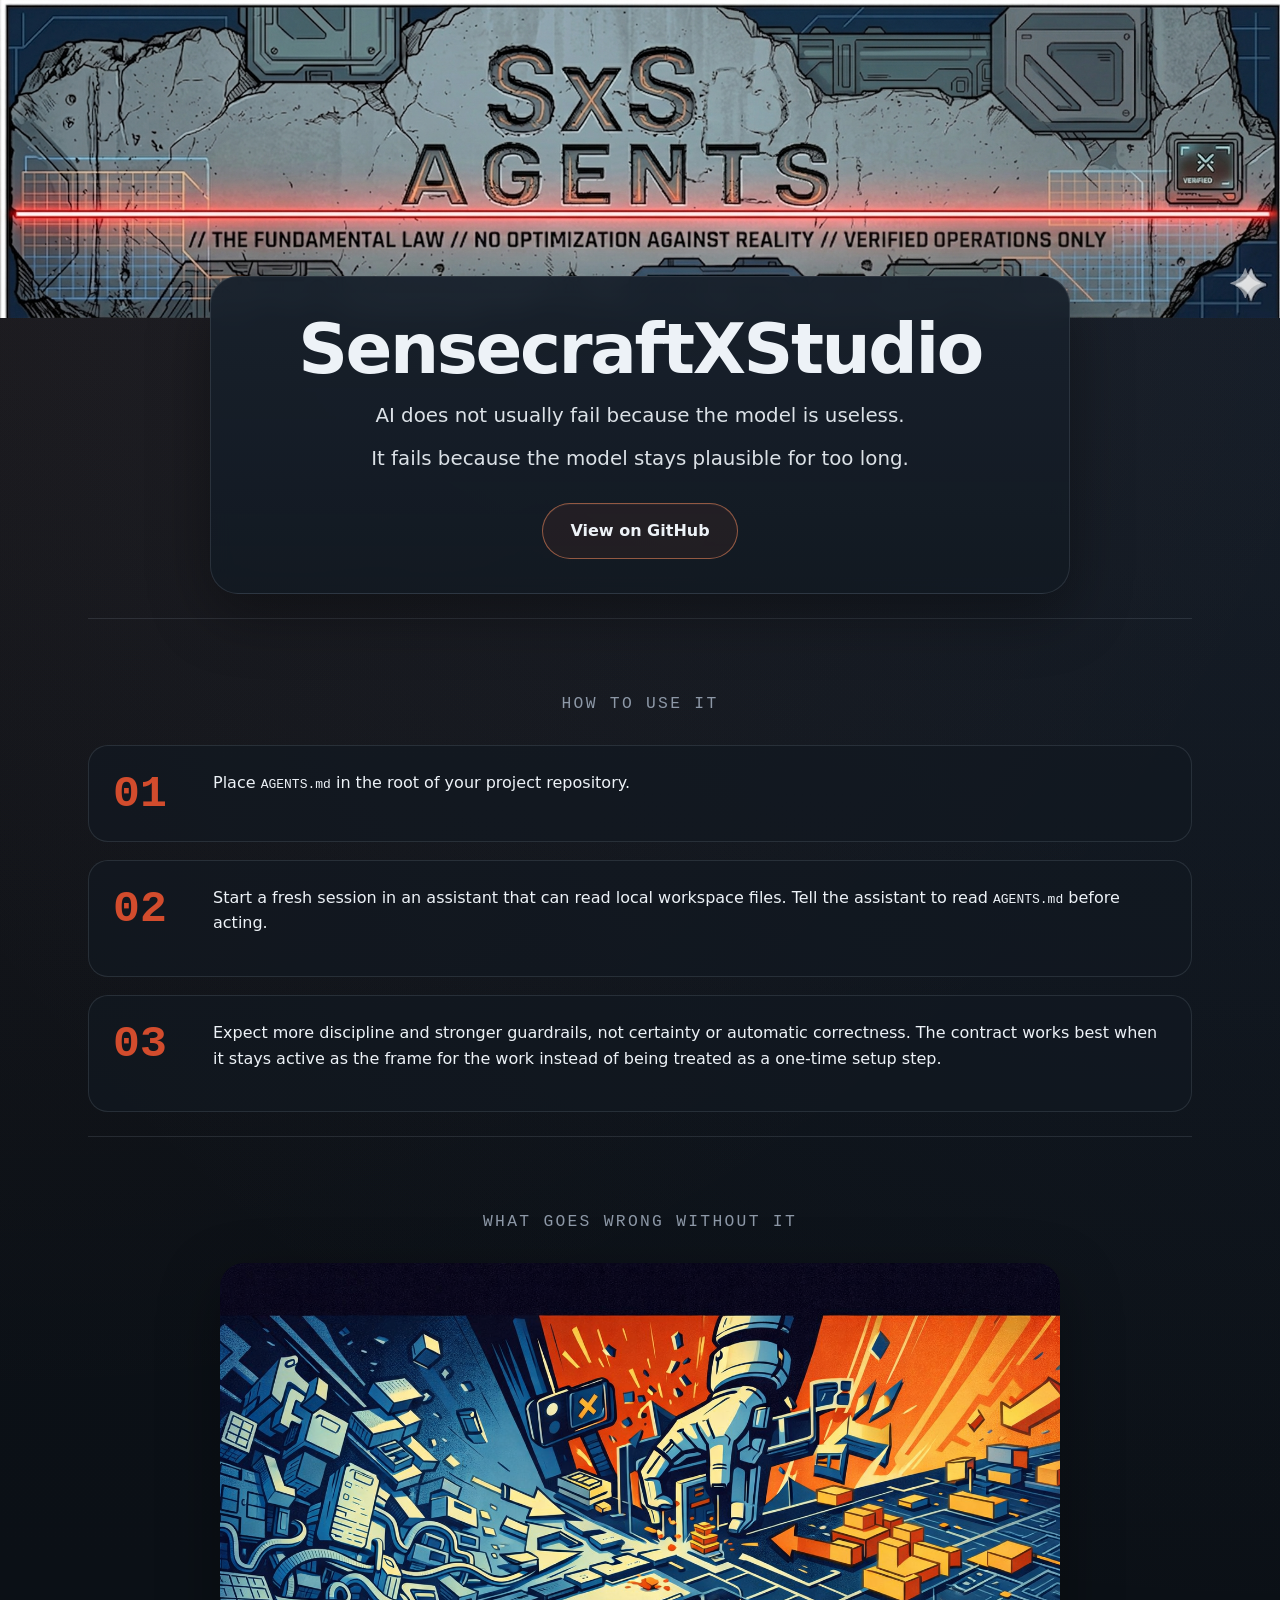
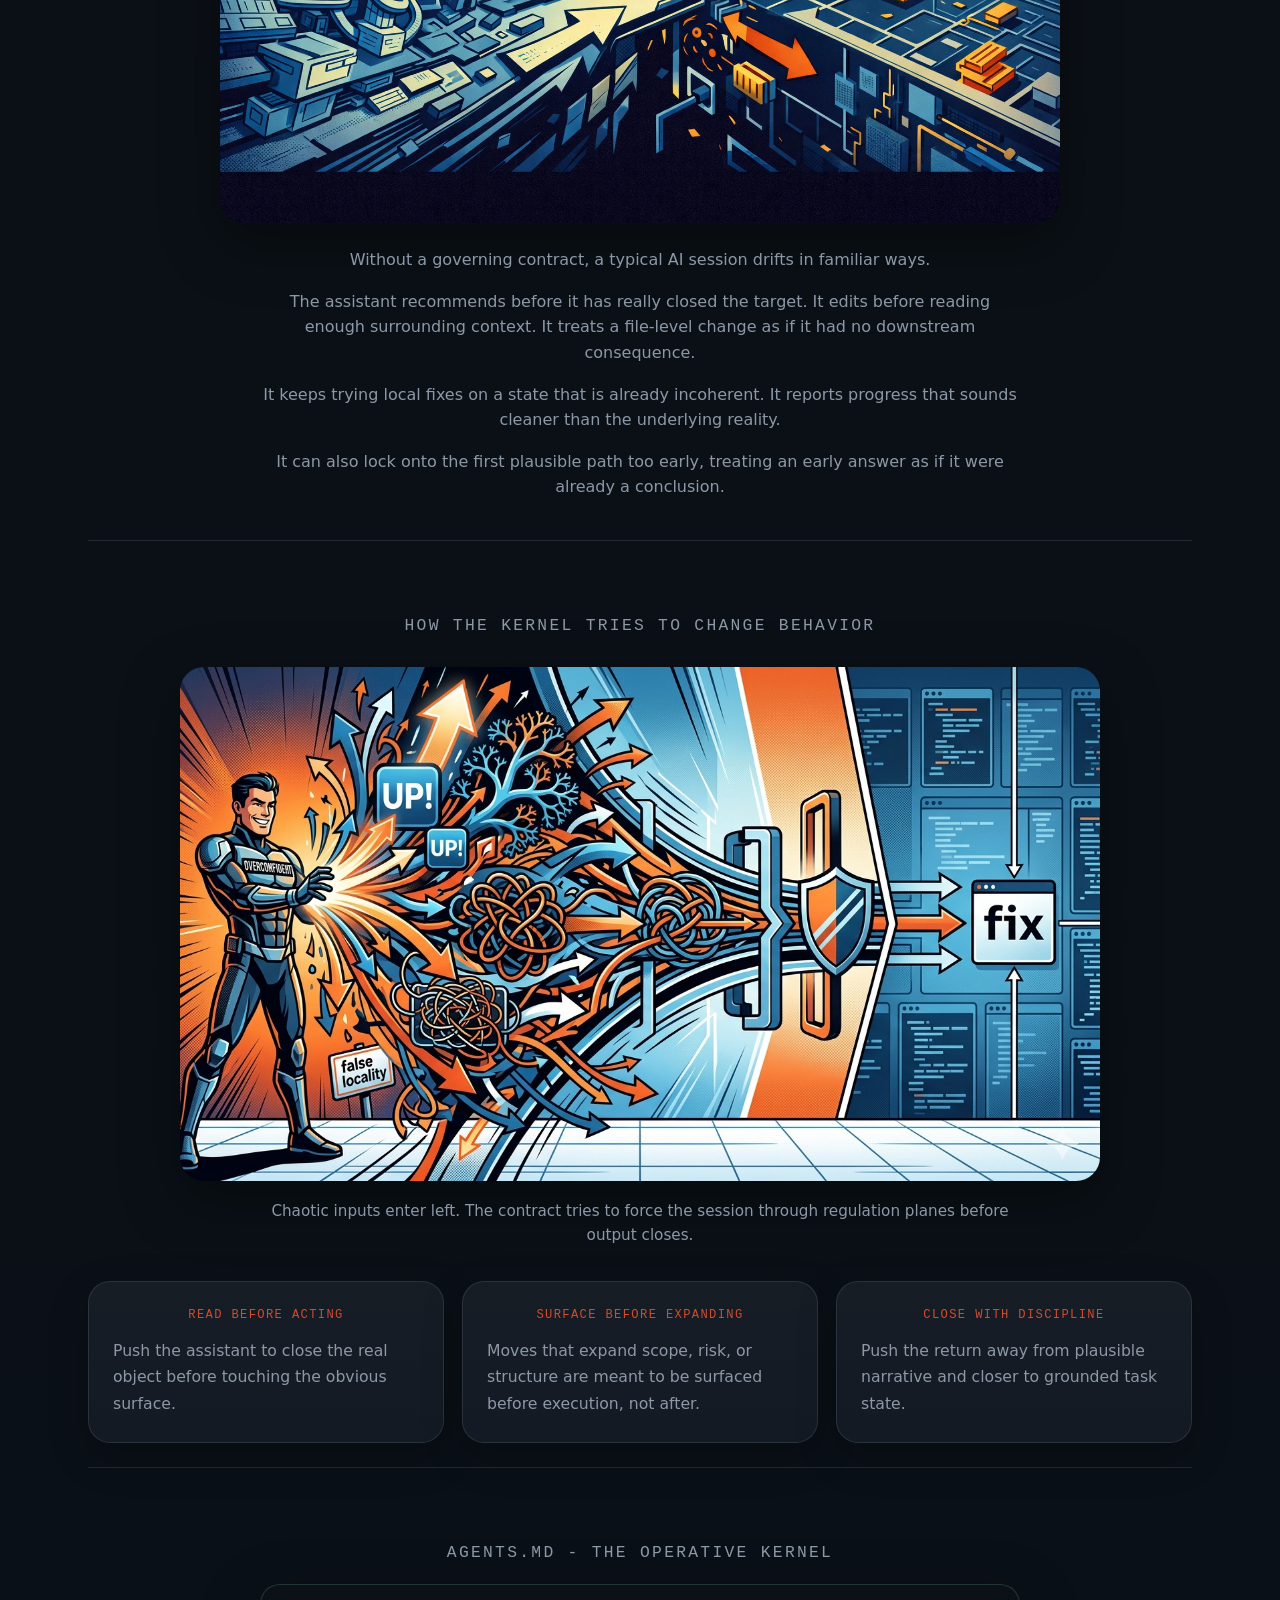
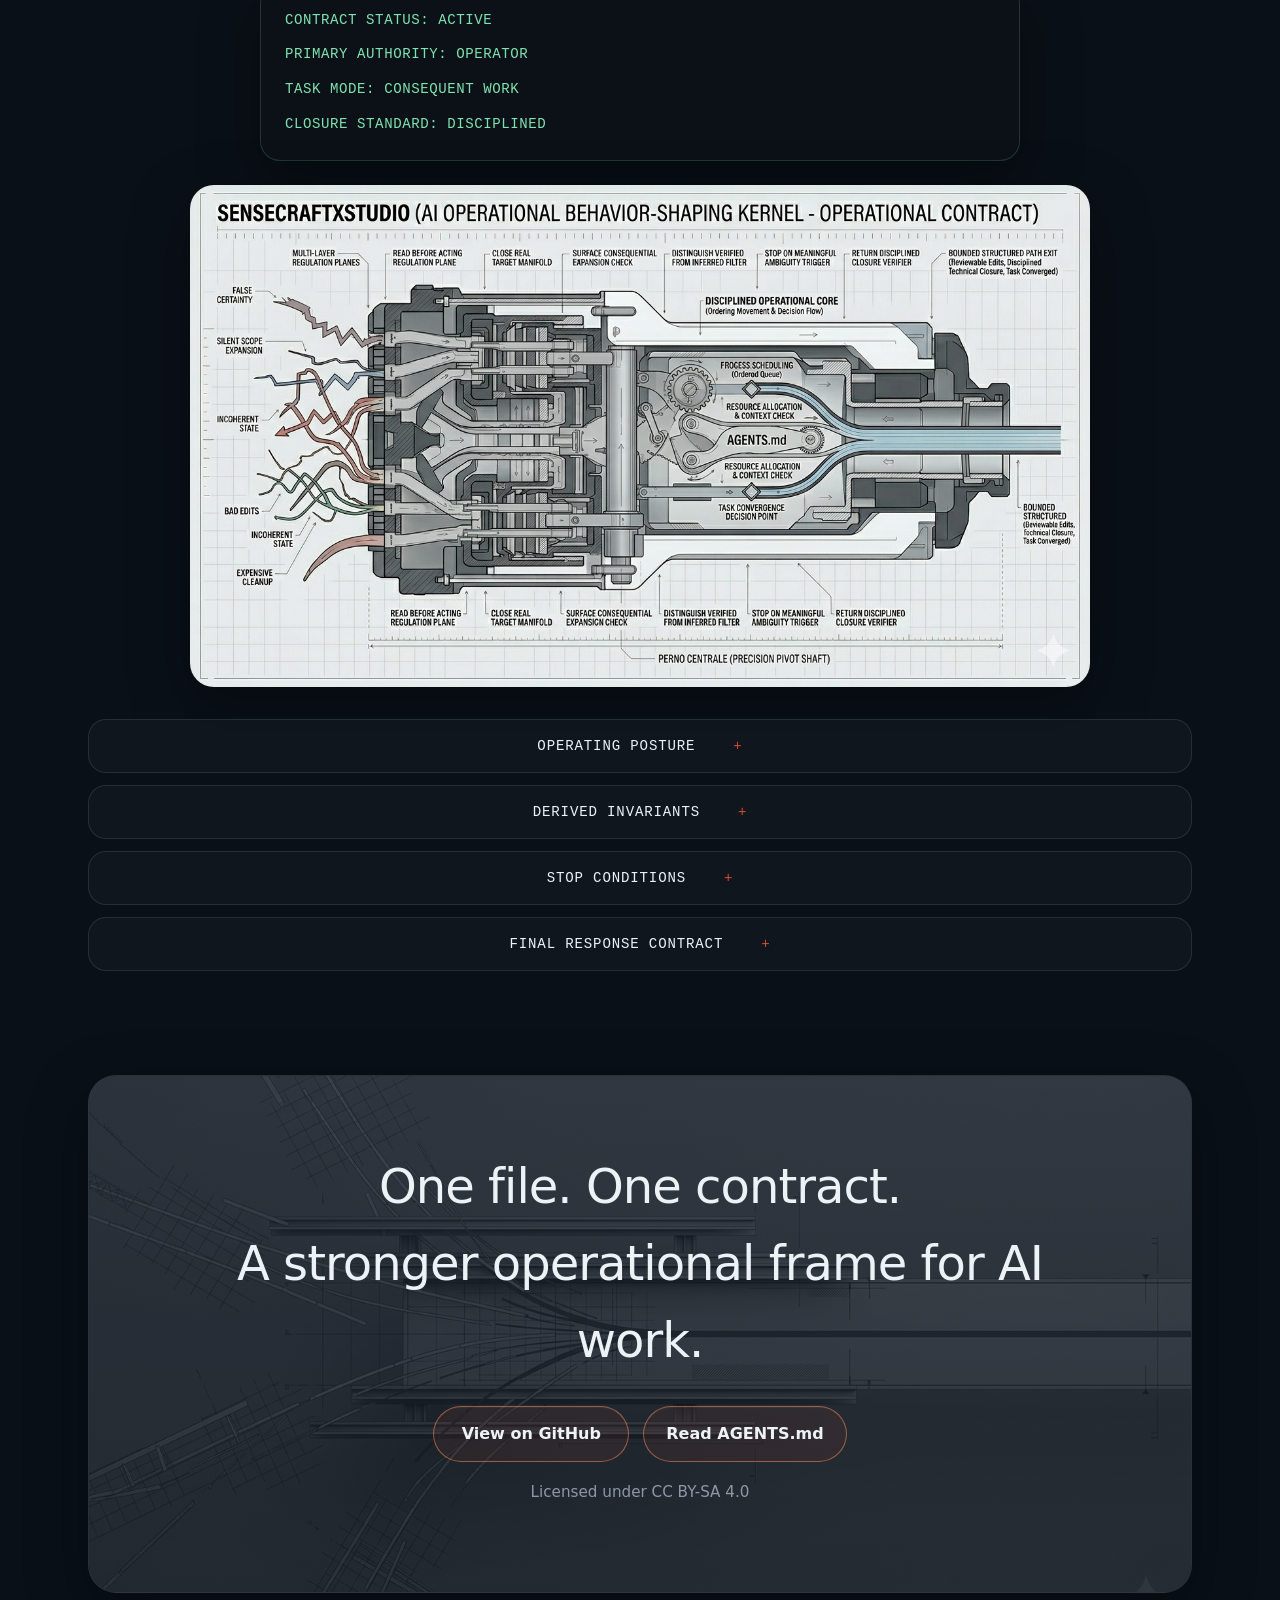
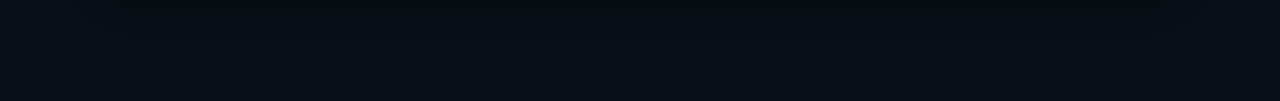
==== index.html @ 3e57cb52 "Add machine-readable metadata links" ====
<!DOCTYPE html>
<html lang="en">
<head>
  <meta charset="utf-8">
  <meta name="viewport" content="width=device-width, initial-scale=1">
  <title>SensecraftXStudio</title>
  <meta name="description" content="A compact kernel for more disciplined, bounded, and reviewable AI behavior in technical work.">
  <meta name="theme-color" content="#0b1016">
  <meta property="og:title" content="SensecraftXStudio">
  <meta property="og:description" content="A compact kernel for more disciplined, bounded, and reviewable AI behavior in technical work.">
  <meta property="og:image" content="https://xxyoudeadpunkxx.github.io/SensecraftXStudio/assets/hero-banner.png">
  <meta property="og:url" content="https://xxyoudeadpunkxx.github.io/SensecraftXStudio/">
  <meta property="og:type" content="website">
  <link rel="canonical" href="https://xxyoudeadpunkxx.github.io/SensecraftXStudio/">
  <link rel="alternate" type="text/plain" href="llms.txt" title="LLM-readable project index">
  <link rel="alternate" type="application/json" href="raw-manifest.json" title="Raw project manifest">
  <script type="application/ld+json">
  {
    "@context": "https://schema.org",
    "@type": "SoftwareSourceCode",
    "name": "SensecraftXStudio",
    "description": "A compact working frame for more disciplined, bounded, and reviewable AI behavior in technical work.",
    "url": "https://xxyoudeadpunkxx.github.io/SensecraftXStudio/",
    "codeRepository": "https://github.com/XxYouDeaDPunKxX/SensecraftXStudio",
    "license": "https://creativecommons.org/licenses/by-sa/4.0/",
    "programmingLanguage": "Markdown",
    "runtimePlatform": "AI-assisted technical workspaces using AGENTS.md",
    "author": {
      "@type": "Person",
      "name": "XxYouDeaDPunKxX",
      "url": "https://github.com/XxYouDeaDPunKxX"
    },
    "keywords": [
      "AI-assisted technical work",
      "AGENTS.md",
      "working frame",
      "operational contract",
      "technical review",
      "workspace analysis",
      "bounded AI behavior",
      "grounded closure",
      "SensecraftXStudio"
    ]
  }
  </script>
  <link rel="icon" href="./favicon-32x32.png" sizes="32x32" type="image/png">
  <link rel="icon" href="./favicon.svg" type="image/svg+xml">
  <link rel="apple-touch-icon" href="./apple-touch-icon.png">
  <style>
    :root {
      --bg: #0b1016;
      --surface: #121922;
      --surface-2: #18212c;
      --accent: #d24c2d;
      --accent-soft: #f08a5d;
      --text: #edf2f7;
      --text-muted: #8d98a7;
      --border: rgba(173, 188, 204, 0.14);
      --terminal: #7fe3b0;
      --shadow: 0 20px 60px rgba(0, 0, 0, 0.35);
      --max: 1160px;
      --mono: ui-monospace, "JetBrains Mono", "SFMono-Regular", Menlo, Consolas, monospace;
      --body: system-ui, -apple-system, BlinkMacSystemFont, "Segoe UI", sans-serif;
    }

    * {
      box-sizing: border-box;
    }

    html {
      scroll-behavior: smooth;
    }

    body {
      margin: 0;
      background:
        radial-gradient(circle at top left, rgba(240, 138, 93, 0.08), transparent 28%),
        radial-gradient(circle at top right, rgba(114, 145, 191, 0.12), transparent 32%),
        linear-gradient(180deg, #0d1219 0%, var(--bg) 32%, #091018 100%);
      color: var(--text);
      font-family: var(--body);
      line-height: 1.6;
    }

    a {
      color: inherit;
      text-decoration: none;
    }

    img {
      display: block;
      max-width: 100%;
      height: auto;
    }

    .hero-full {
      width: 100%;
      display: block;
      line-height: 0;
      background: #090e14;
      overflow: hidden;
      padding: 0;
    }

    .hero-full img {
      width: 100%;
      height: auto;
      display: block;
      margin: 0;
      border-radius: 0;
      box-shadow: none;
    }

    .page {
      width: min(100%, var(--max));
      margin: 0 auto;
      padding: 0 24px 100px;
    }

    .section {
      padding: 72px 0 24px;
      border-top: 1px solid var(--border);
    }

    .section:first-of-type {
      border-top: 0;
      padding-top: 0;
    }

    .hero {
      margin-top: -42px;
      padding-top: 0;
    }

    .feature-image,
    .hud-image {
      width: 100%;
      height: auto;
      display: block;
      background: #0a0f15;
      border-radius: 24px;
      box-shadow: var(--shadow);
    }

    .feature-image-wrap {
      width: min(100%, 900px);
      margin: 28px auto 0;
    }

    .hud-wrap {
      width: min(100%, 900px);
      margin: 0 auto;
    }

    .feature-image-wrap.problem-visual {
      width: min(100%, 840px);
    }

    .feature-image-wrap.process-visual {
      width: min(100%, 920px);
    }

    .hero-copy {
      text-align: center;
      width: min(100%, 860px);
      margin: 0 auto;
      padding: 32px 28px 30px;
      background: linear-gradient(180deg, rgba(24, 33, 44, 0.96), rgba(18, 25, 34, 0.92));
      border: 1px solid var(--border);
      border-radius: 28px;
      box-shadow: var(--shadow);
      backdrop-filter: blur(10px);
    }

    h1 {
      margin: 0 0 16px;
      font-size: clamp(2.3rem, 5.4vw, 4.35rem);
      line-height: 1;
      letter-spacing: -0.035em;
      font-weight: 750;
    }

    h2 {
      margin: 0 0 18px;
      font-family: var(--mono);
      font-size: clamp(0.88rem, 1.5vw, 1.02rem);
      letter-spacing: 0.14em;
      text-transform: uppercase;
      color: var(--text-muted);
      font-weight: 400;
      text-align: center;
    }

    .section-heading-center {
      text-align: center;
    }

    p {
      margin: 0 0 16px;
    }

    .lede {
      font-size: clamp(1.02rem, 2vw, 1.24rem);
      color: rgba(237, 242, 247, 0.92);
      margin-bottom: 12px;
    }

    .button-row {
      display: flex;
      flex-wrap: wrap;
      gap: 14px;
      justify-content: center;
      margin-top: 28px;
    }

    .button {
      display: inline-flex;
      align-items: center;
      justify-content: center;
      min-width: 196px;
      padding: 14px 22px;
      border: 1px solid rgba(240, 138, 93, 0.55);
      color: var(--text);
      background: rgba(210, 76, 45, 0.08);
      font-weight: 600;
      border-radius: 999px;
      box-shadow: inset 0 1px 0 rgba(255, 255, 255, 0.04);
      transition: background-color 0.2s ease, color 0.2s ease, transform 0.2s ease, border-color 0.2s ease;
    }

    .button:hover,
    .button:focus-visible {
      background: var(--accent);
      color: #fff;
      border-color: var(--accent);
      transform: translateY(-1px);
    }

    .compact-text {
      width: min(100%, 760px);
      margin-top: 24px;
      color: var(--text-muted);
    }

    .compact-text.centered {
      margin-left: auto;
      margin-right: auto;
      text-align: center;
    }

    .caption {
      width: min(100%, 760px);
      margin: 18px auto 0;
      color: var(--text-muted);
      text-align: center;
      font-size: 0.95rem;
    }

    .grid {
      display: grid;
      grid-template-columns: 1fr;
      gap: 18px;
      margin-top: 34px;
    }

    .card {
      border: 1px solid var(--border);
      background: linear-gradient(180deg, rgba(255, 255, 255, 0.015), rgba(255, 255, 255, 0.005)), var(--surface);
      padding: 24px;
      border-radius: 22px;
      box-shadow: 0 14px 40px rgba(0, 0, 0, 0.22);
    }

    .card-label {
      display: block;
      font-family: var(--mono);
      color: var(--accent);
      text-transform: uppercase;
      letter-spacing: 0.11em;
      font-size: 0.76rem;
      margin-bottom: 12px;
      text-align: center;
    }

    .card p {
      color: var(--text-muted);
      margin: 0;
      font-size: 0.98rem;
      line-height: 1.7;
    }

    .hud-readout {
      width: min(100%, 760px);
      margin: 0 auto 24px;
      padding: 22px 24px;
      border: 1px solid rgba(127, 227, 176, 0.18);
      background: rgba(12, 18, 24, 0.92);
      font-family: var(--mono);
      font-size: 0.88rem;
      line-height: 1.9;
      color: var(--terminal);
      letter-spacing: 0.04em;
      border-radius: 20px;
      box-shadow: var(--shadow);
    }

    .hud-line + .hud-line {
      margin-top: 8px;
    }

    .accordion {
      margin-top: 32px;
      display: grid;
      gap: 12px;
    }

    .accordion-item {
      border: 1px solid var(--border);
      background: rgba(18, 25, 34, 0.72);
      border-radius: 18px;
      overflow: hidden;
    }

    .accordion-trigger {
      width: 100%;
      background: transparent;
      color: var(--text);
      border: 0;
      text-align: left;
      padding: 18px 20px;
      font-family: var(--mono);
      font-size: 0.88rem;
      letter-spacing: 0.06em;
      text-transform: uppercase;
      font-weight: 400;
      display: flex;
      align-items: center;
      justify-content: center;
      gap: 18px;
      cursor: pointer;
    }

    .accordion-trigger span:last-child {
      color: var(--accent);
      margin-left: 20px;
    }

    .accordion-panel {
      max-height: 0;
      overflow: hidden;
      transition: max-height 0.2s ease, opacity 0.2s ease;
      opacity: 0;
    }

    .accordion-item[data-open="true"] .accordion-panel {
      opacity: 1;
    }

    .accordion-content {
      padding: 0 20px 22px;
      color: var(--text-muted);
      font-size: 0.95rem;
    }

    .accordion-content p,
    .accordion-content ul {
      margin-top: 0;
      margin-bottom: 14px;
    }

    .accordion-content ul {
      padding-left: 20px;
    }

    .inline-link {
      color: var(--text);
      text-decoration: underline;
      text-decoration-color: var(--accent);
      text-underline-offset: 3px;
    }

    .steps {
      display: grid;
      gap: 18px;
      margin-top: 28px;
    }

    .step {
      display: grid;
      grid-template-columns: 80px 1fr;
      gap: 20px;
      align-items: start;
      border: 1px solid var(--border);
      background: rgba(18, 25, 34, 0.7);
      border-radius: 20px;
      padding: 24px;
    }

    .step:last-child {
      padding-bottom: 24px;
    }

    .step-index {
      font-family: var(--mono);
      font-size: 2.8rem;
      font-weight: 700;
      color: var(--accent);
      line-height: 1;
      margin: 0;
      padding-top: 2px;
    }

    .cta-section {
      position: relative;
      overflow: hidden;
      margin-top: 80px;
      padding: 72px 20px;
      background: linear-gradient(180deg, rgba(24, 33, 44, 0.96), rgba(18, 25, 34, 0.96));
      border: 1px solid var(--border);
      border-radius: 28px;
      box-shadow: var(--shadow);
    }

    .cta-section::before {
      content: "";
      position: absolute;
      inset: 0;
      background: url("./assets/blueprint.png") center/cover no-repeat;
      opacity: 0.18;
      pointer-events: none;
    }

    .cta-inner {
      position: relative;
      z-index: 1;
      text-align: center;
      width: min(100%, 820px);
      margin: 0 auto;
    }

    .license-line {
      margin-top: 18px;
      color: var(--text-muted);
      font-size: 0.95rem;
    }

    @media (min-width: 768px) {
      .page {
        padding: 0 28px 108px;
      }

      .grid {
        grid-template-columns: repeat(3, 1fr);
      }

      .hero-copy {
        padding: 38px 46px 34px;
      }
    }
  </style>
</head>
<body>
  <header class="hero-full">
    <img src="./assets/hero-banner.png" alt="SensecraftXStudio" loading="eager">
  </header>
  <main class="page">
    <section class="hero section">
      <div class="hero-copy">
        <h1>SensecraftXStudio</h1>
        <p class="lede">AI does not usually fail because the model is useless.</p>
        <p class="lede">It fails because the model stays plausible for too long.</p>
        <div class="button-row">
          <a class="button" href="https://github.com/XxYouDeaDPunKxX/SensecraftXStudio">View on GitHub</a>
        </div>
      </div>
    </section>

    <section class="section">
      <h2>How to use it</h2>
      <div class="steps">
        <article class="step">
          <p class="step-index">01</p>
          <div>
            <p>Place <code>AGENTS.md</code> in the root of your project repository.</p>
          </div>
        </article>
        <article class="step">
          <p class="step-index">02</p>
          <div>
            <p>Start a fresh session in an assistant that can read local workspace files. Tell the assistant to read <code>AGENTS.md</code> before acting.</p>
          </div>
        </article>
        <article class="step">
          <p class="step-index">03</p>
          <div>
            <p>Expect more discipline and stronger guardrails, not certainty or automatic correctness. The contract works best when it stays active as the frame for the work instead of being treated as a one-time setup step.</p>
          </div>
        </article>
      </div>
    </section>

    <section class="section">
      <h2 class="section-heading-center">What goes wrong without it</h2>
      <div class="feature-image-wrap problem-visual">
        <img class="feature-image" src="./assets/engine-chaotic.png" alt="Chaotic systems view" loading="lazy">
      </div>
      <div class="compact-text centered">
        <p>Without a governing contract, a typical AI session drifts in familiar ways.</p>
        <p>The assistant recommends before it has really closed the target. It edits before reading enough surrounding context. It treats a file-level change as if it had no downstream consequence.</p>
        <p>It keeps trying local fixes on a state that is already incoherent. It reports progress that sounds cleaner than the underlying reality.</p>
        <p>It can also lock onto the first plausible path too early, treating an early answer as if it were already a conclusion.</p>
      </div>
    </section>

    <section class="section">
      <h2>How the kernel tries to change behavior</h2>
      <div class="feature-image-wrap process-visual">
        <img class="feature-image" src="./assets/engine-full.png" alt="Engine regulation diagram" loading="lazy">
      </div>
      <p class="caption">Chaotic inputs enter left. The contract tries to force the session through regulation planes before output closes.</p>
      <div class="grid">
        <article class="card">
          <span class="card-label">Read Before Acting</span>
          <p>Push the assistant to close the real object before touching the obvious surface.</p>
        </article>
        <article class="card">
          <span class="card-label">Surface Before Expanding</span>
          <p>Moves that expand scope, risk, or structure are meant to be surfaced before execution, not after.</p>
        </article>
        <article class="card">
          <span class="card-label">Close With Discipline</span>
          <p>Push the return away from plausible narrative and closer to grounded task state.</p>
        </article>
      </div>
    </section>

    <section class="section">
      <h2>AGENTS.md - The operative kernel</h2>
      <div class="hud-readout" aria-label="Operative contract readout">
        <div class="hud-line">CONTRACT STATUS: ACTIVE</div>
        <div class="hud-line">PRIMARY AUTHORITY: OPERATOR</div>
        <div class="hud-line">TASK MODE: CONSEQUENT WORK</div>
        <div class="hud-line">CLOSURE STANDARD: DISCIPLINED</div>
      </div>
      <div class="hud-wrap">
        <img class="hud-image" src="./assets/hud-inspection.png" alt="Inspection interface view" loading="lazy">
      </div>
      <div class="accordion" id="kernel-sections">
        <article class="accordion-item">
          <button class="accordion-trigger" type="button" aria-expanded="false">
            <span>Operating Posture</span>
            <span>+</span>
          </button>
          <div class="accordion-panel">
            <div class="accordion-content">
              <p>The task is treated as a point inside a larger volume, not as an isolated request. The assistant is pushed to close the real object, distinguish actual state from intended state, and avoid converging too early on its first workable reading.</p>
              <ul>
                <li>The visible request is not yet the full target.</li>
                <li>Apparent locality is not proof of contained consequence.</li>
                <li>Early answers should behave like candidates until the framing has been opened enough to justify convergence.</li>
              </ul>
              <p><a class="inline-link" href="https://github.com/XxYouDeaDPunKxX/SensecraftXStudio/blob/main/AGENTS.md#operating-posture">Read the full AGENTS.md section</a></p>
            </div>
          </div>
        </article>
        <article class="accordion-item">
          <button class="accordion-trigger" type="button" aria-expanded="false">
            <span>Derived Invariants</span>
            <span>+</span>
          </button>
          <div class="accordion-panel">
            <div class="accordion-content">
              <p>The invariants turn posture into repeatable constraints. They push the assistant to close the real object before acting, keep authority grounded in the right order, preserve operating mode, and avoid promoting one local need into permanent structure too early.</p>
              <ul>
                <li>Use the workspace before asking when the ambiguity would change the move.</li>
                <li>Choose the smallest correct procedure instead of widening a local task by momentum.</li>
                <li>Keep verified, inferred, unresolved, and uninspected states distinct.</li>
              </ul>
              <p><a class="inline-link" href="https://github.com/XxYouDeaDPunKxX/SensecraftXStudio/blob/main/AGENTS.md#derived-invariants">Read the full AGENTS.md section</a></p>
            </div>
          </div>
        </article>
        <article class="accordion-item">
          <button class="accordion-trigger" type="button" aria-expanded="false">
            <span>Stop Conditions</span>
            <span>+</span>
          </button>
          <div class="accordion-panel">
            <div class="accordion-content">
              <p>The contract does not reward plausible continuation when the frame is still materially wrong. It blocks continuation when context, object, authority, destination, path closure, or the contract frame itself is degraded in a way that changes the move.</p>
              <ul>
                <li>If the contract is no longer the active frame for the next response, the session should stop and re-enter before continuing.</li>
                <li>Expansion without surfacing is a stop, not a detail.</li>
                <li>An incoherent current state is not treated as a clean base for fix-forward behavior.</li>
                <li>When stopping, the assistant should name what is missing, give the smallest unblock move, and wait.</li>
              </ul>
              <p><a class="inline-link" href="https://github.com/XxYouDeaDPunKxX/SensecraftXStudio/blob/main/AGENTS.md#stop-conditions">Read the full AGENTS.md section</a></p>
            </div>
          </div>
        </article>
        <article class="accordion-item">
          <button class="accordion-trigger" type="button" aria-expanded="false">
            <span>Final Response Contract</span>
            <span>+</span>
          </button>
          <div class="accordion-panel">
            <div class="accordion-content">
              <p>The final response is pushed toward a compact task-state readout instead of a polished retrospective narrative. It closes with fields that keep pressure on what was touched, what grounded the move, what is actually known, and whether the task has really converged.</p>
              <ul>
                <li><code>Touch</code> - what changed and what stayed untouched within expected scope</li>
                <li><code>Ground</code> - what the move or conclusion was grounded on</li>
                <li><code>State</code> - what is verified, inferred, unresolved, or not inspected</li>
                <li><code>Convergence</code> - whether the task is converged, divergent, or blocked</li>
              </ul>
              <p><a class="inline-link" href="https://github.com/XxYouDeaDPunKxX/SensecraftXStudio/blob/main/AGENTS.md#final-response-contract">Read the full AGENTS.md section</a></p>
            </div>
          </div>
        </article>
      </div>
    </section>

    <section class="cta-section">
      <div class="cta-inner">
        <h2 style="font-size: clamp(1.8rem, 4vw, 3rem); font-family: var(--body); text-transform: none; letter-spacing: -0.02em; color: var(--text);">One file. One contract.<br>A stronger operational frame for AI work.</h2>
        <div class="button-row">
          <a class="button" href="https://github.com/XxYouDeaDPunKxX/SensecraftXStudio">View on GitHub</a>
          <a class="button" href="https://github.com/XxYouDeaDPunKxX/SensecraftXStudio/blob/main/AGENTS.md">Read AGENTS.md</a>
        </div>
        <p class="license-line">Licensed under CC BY-SA 4.0</p>
      </div>
    </section>
  </main>

  <script>
    document.querySelectorAll(".accordion-trigger").forEach((button) => {
      button.addEventListener("click", () => {
        const item = button.closest(".accordion-item");
        const panel = item.querySelector(".accordion-panel");
        const isOpen = item.dataset.open === "true";

        item.dataset.open = String(!isOpen);
        button.setAttribute("aria-expanded", String(!isOpen));
        button.querySelector("span:last-child").textContent = isOpen ? "+" : "-";

        if (isOpen) {
          panel.style.maxHeight = "0px";
        } else {
          panel.style.maxHeight = panel.scrollHeight + "px";
        }
      });
    });
  </script>
</body>
</html>
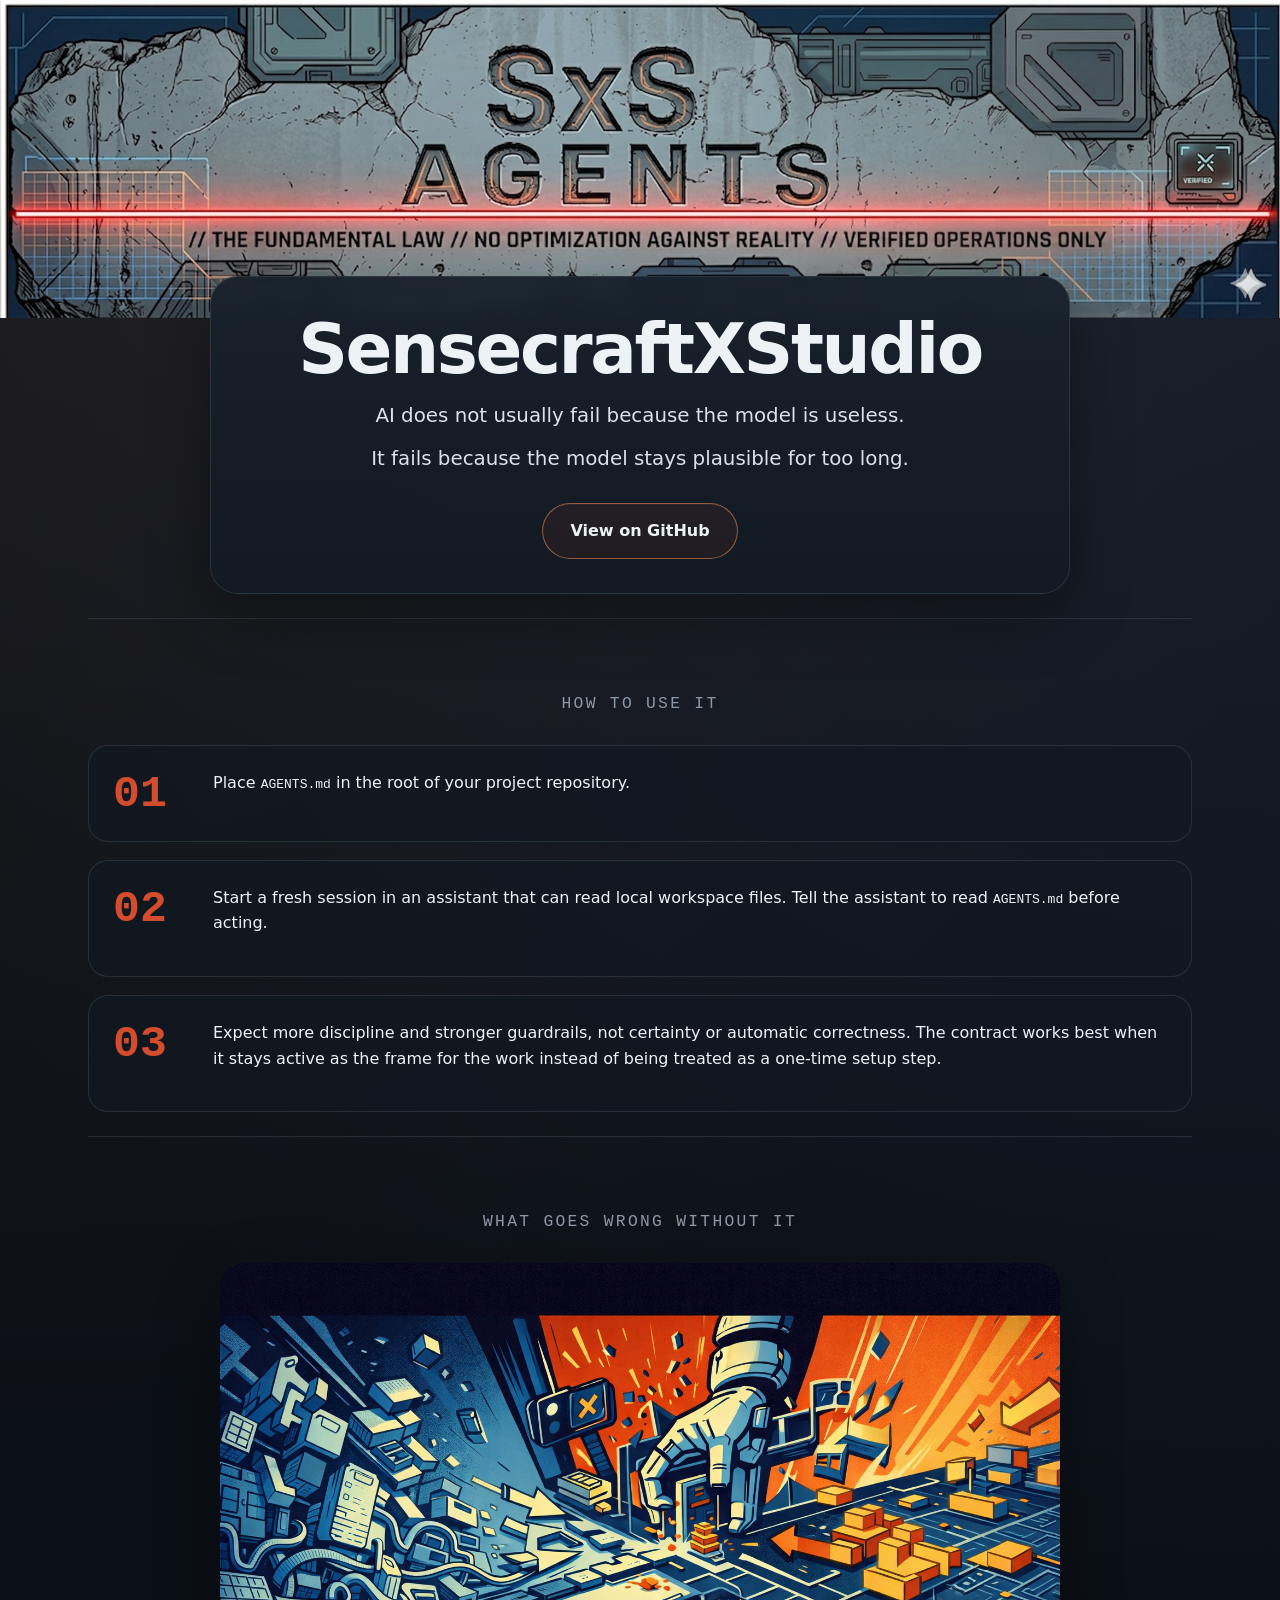
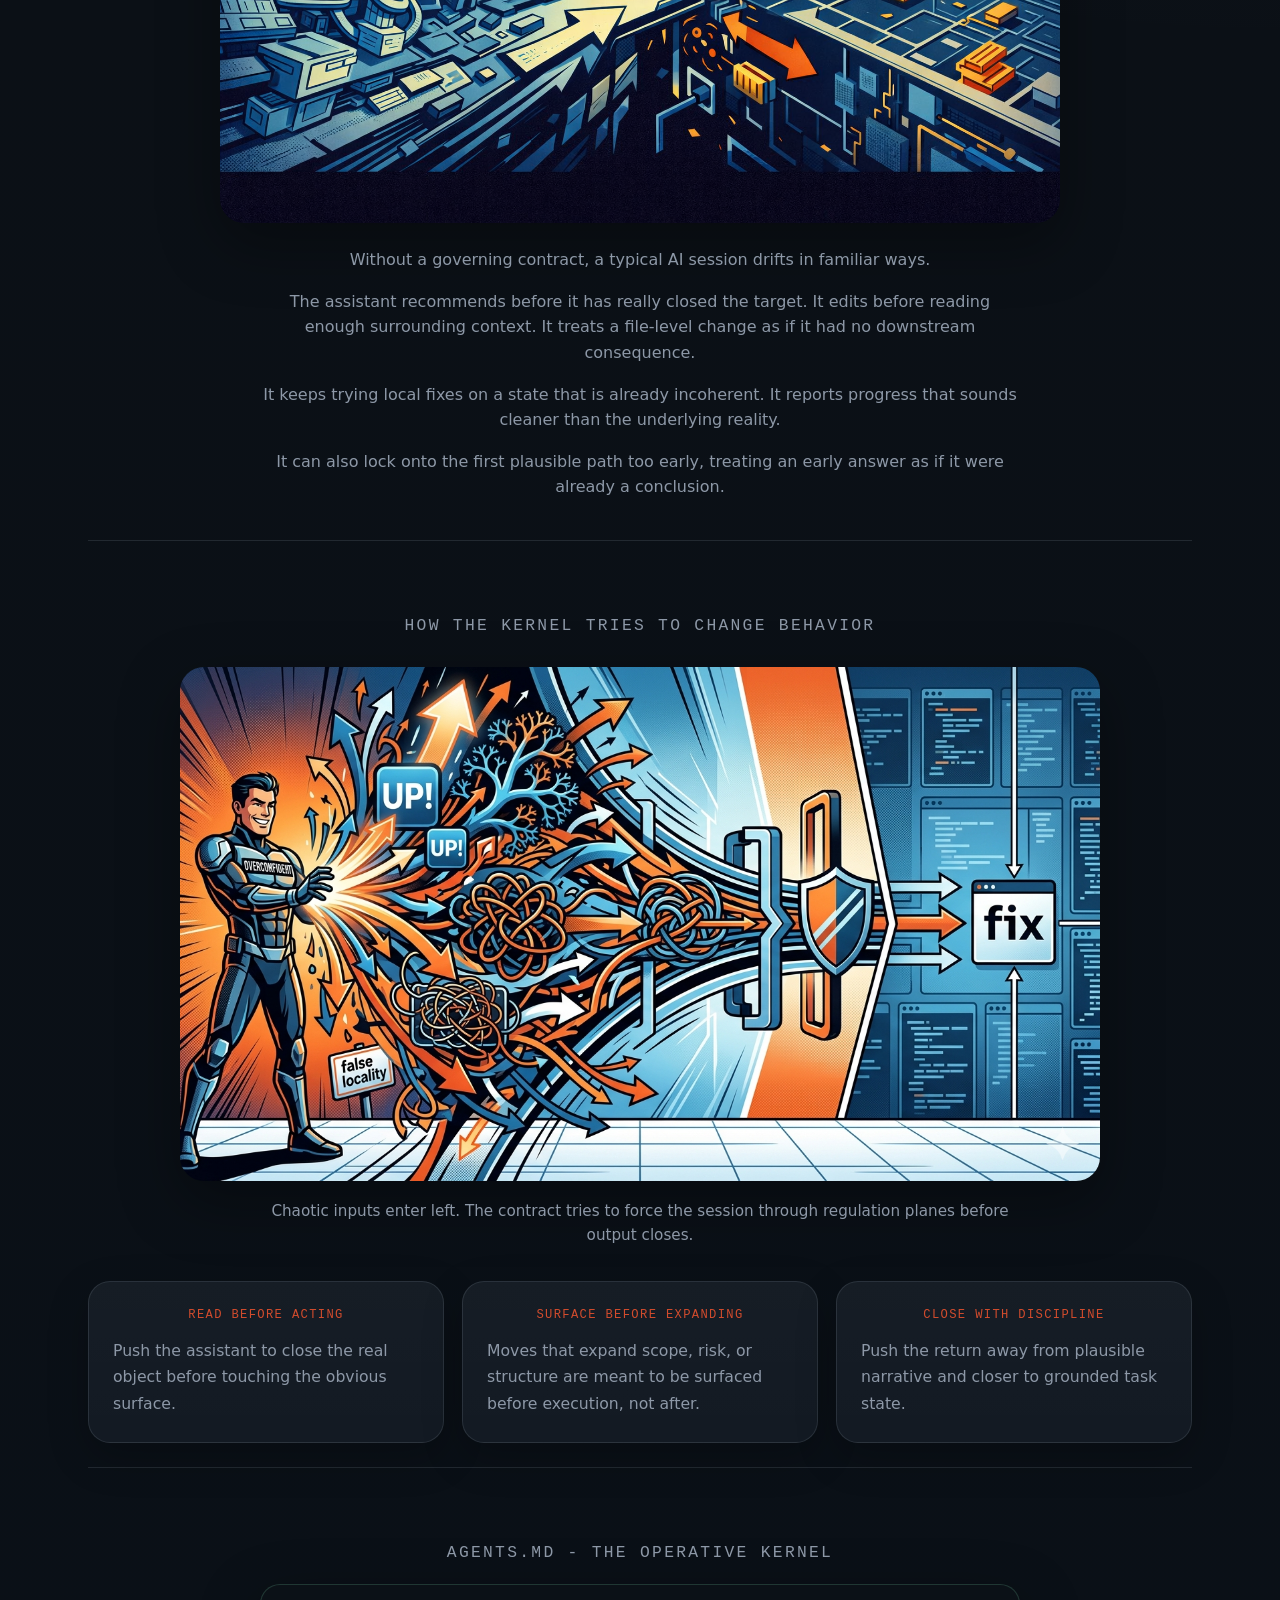
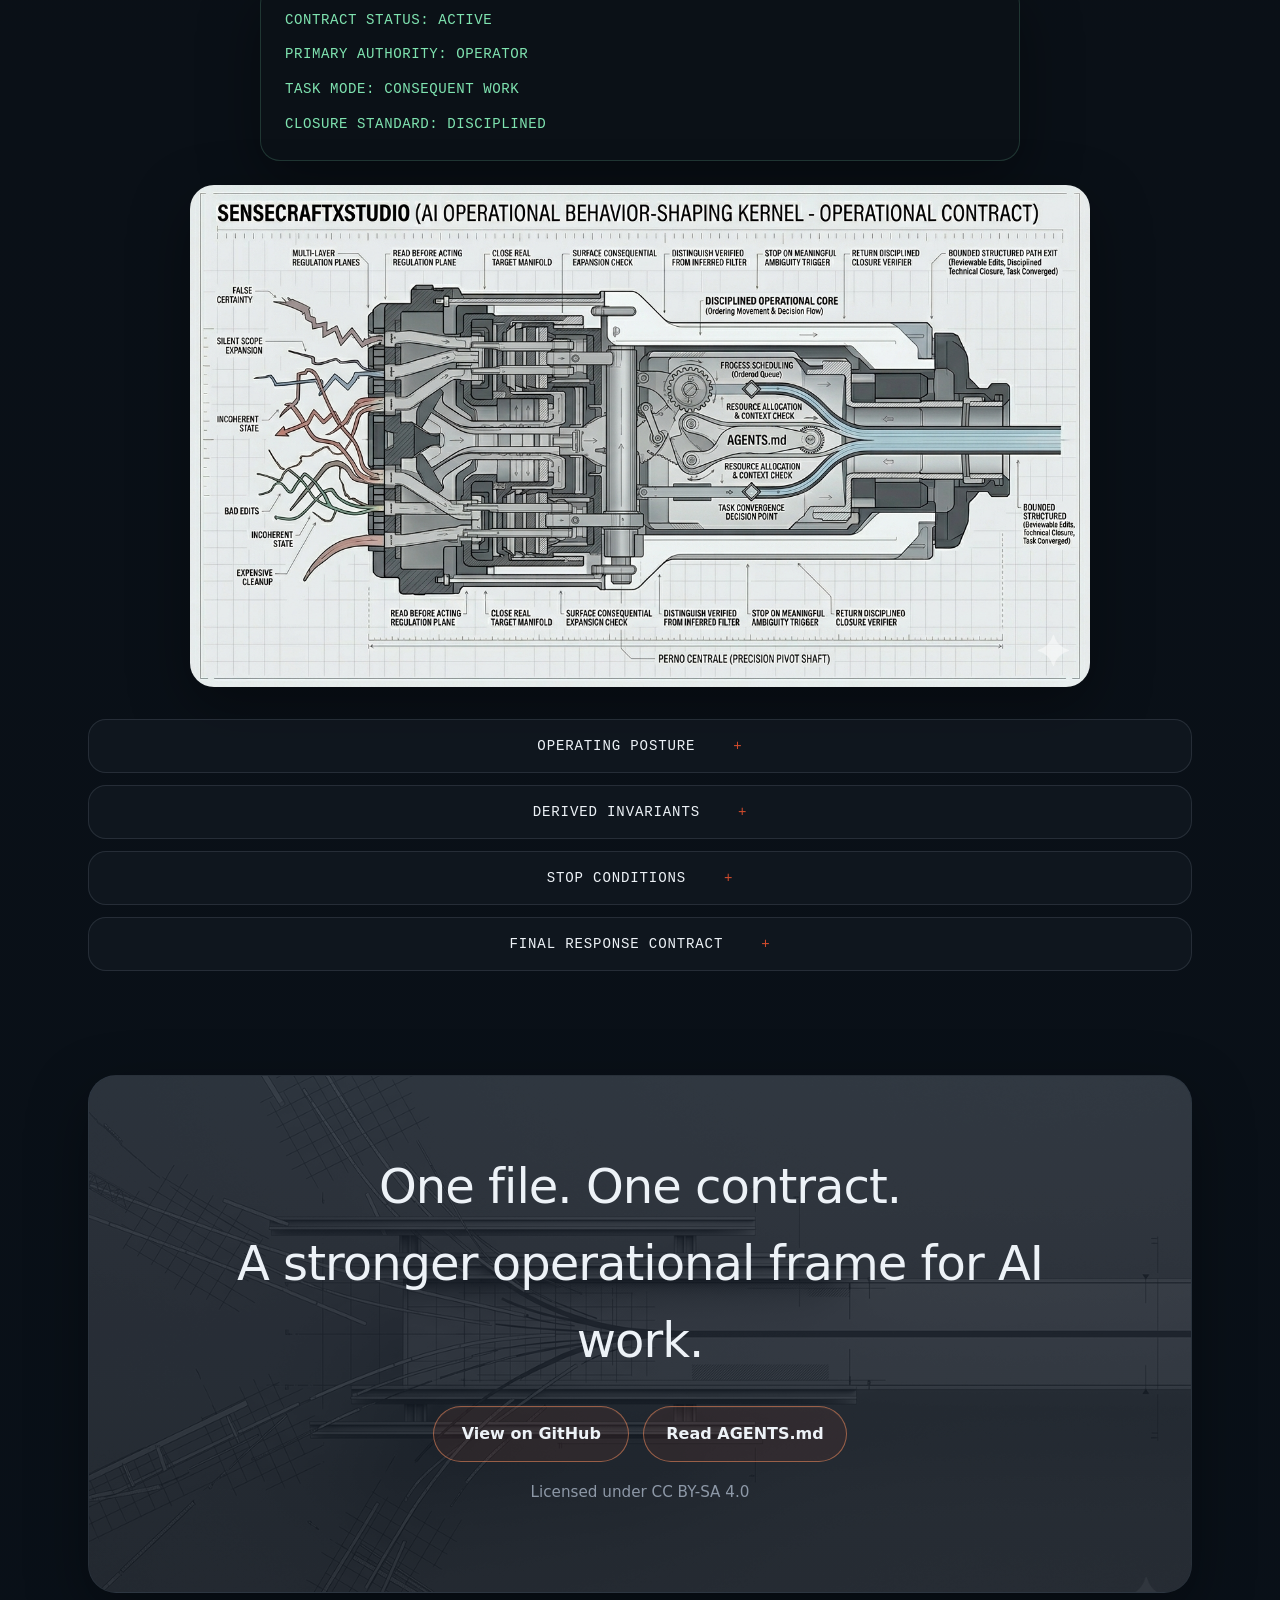
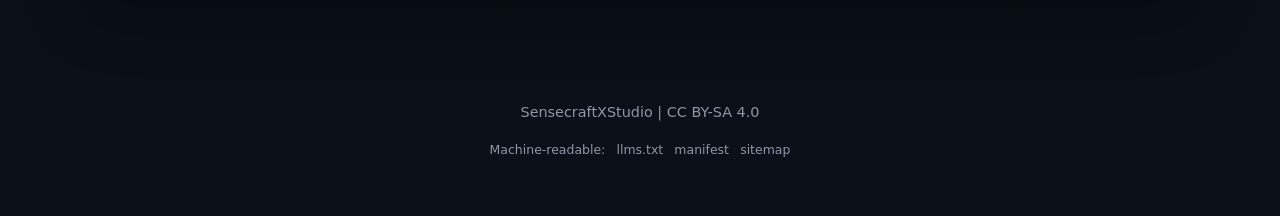
==== commit 31501201: "Complete Discovery Set HTML signals" ====
--- a/index.html
+++ b/index.html
@@ -5,6 +5,7 @@
   <meta name="viewport" content="width=device-width, initial-scale=1">
   <title>SensecraftXStudio</title>
   <meta name="description" content="A compact kernel for more disciplined, bounded, and reviewable AI behavior in technical work.">
+  <meta name="robots" content="index, follow">
   <meta name="theme-color" content="#0b1016">
   <meta property="og:title" content="SensecraftXStudio">
   <meta property="og:description" content="A compact kernel for more disciplined, bounded, and reviewable AI behavior in technical work.">
@@ -13,7 +14,7 @@
   <meta property="og:type" content="website">
   <link rel="canonical" href="https://xxyoudeadpunkxx.github.io/SensecraftXStudio/">
   <link rel="alternate" type="text/plain" href="llms.txt" title="LLM-readable project index">
-  <link rel="alternate" type="application/json" href="raw-manifest.json" title="Raw project manifest">
+  <link rel="alternate" type="application/json" href="raw-manifest.json" title="Machine-readable project manifest">
   <script type="application/ld+json">
   {
     "@context": "https://schema.org",
@@ -21,15 +22,26 @@
     "name": "SensecraftXStudio",
     "description": "A compact working frame for more disciplined, bounded, and reviewable AI behavior in technical work.",
     "url": "https://xxyoudeadpunkxx.github.io/SensecraftXStudio/",
+    "mainEntityOfPage": "https://xxyoudeadpunkxx.github.io/SensecraftXStudio/",
     "codeRepository": "https://github.com/XxYouDeaDPunKxX/SensecraftXStudio",
     "license": "https://creativecommons.org/licenses/by-sa/4.0/",
     "programmingLanguage": "Markdown",
     "runtimePlatform": "AI-assisted technical workspaces using AGENTS.md",
+    "applicationCategory": "DeveloperApplication",
+    "isAccessibleForFree": true,
     "author": {
       "@type": "Person",
       "name": "XxYouDeaDPunKxX",
       "url": "https://github.com/XxYouDeaDPunKxX"
     },
+    "about": [
+      "AI-assisted technical work",
+      "AGENTS.md",
+      "agent behavior contract",
+      "bounded AI behavior",
+      "grounded closure",
+      "plausible drift"
+    ],
     "keywords": [
       "AI-assisted technical work",
       "AGENTS.md",
@@ -39,7 +51,10 @@
       "workspace analysis",
       "bounded AI behavior",
       "grounded closure",
-      "SensecraftXStudio"
+      "SensecraftXStudio",
+      "agent behavior contract",
+      "plausible drift",
+      "task-state closure"
     ]
   }
   </script>
@@ -444,6 +459,37 @@
       font-size: 0.95rem;
     }
 
+    .site-footer {
+      width: min(100%, var(--max));
+      margin: 0 auto;
+      padding: 0 24px 56px;
+      color: var(--text-muted);
+      text-align: center;
+      font-size: 0.9rem;
+    }
+
+    .machine-links {
+      display: flex;
+      flex-wrap: wrap;
+      justify-content: center;
+      gap: 0.45rem 0.7rem;
+      margin-top: 0.85rem;
+      color: var(--text-muted);
+      font-size: 0.78rem;
+    }
+
+    .machine-links a {
+      color: inherit;
+      text-decoration: none;
+    }
+
+    .machine-links a:hover,
+    .machine-links a:focus-visible {
+      color: var(--text);
+      text-decoration: underline;
+      text-underline-offset: 0.2em;
+    }
+
     @media (min-width: 768px) {
       .page {
         padding: 0 28px 108px;
@@ -631,6 +677,17 @@
     </section>
   </main>
 
+  <footer class="site-footer">
+    <p>SensecraftXStudio | CC BY-SA 4.0</p>
+    <!-- Discovery Set: low-noise links for crawlers, bots, and LLM readers. -->
+    <div class="machine-links" aria-label="Machine-readable project files">
+      <span>Machine-readable:</span>
+      <a href="llms.txt">llms.txt</a>
+      <a href="raw-manifest.json">manifest</a>
+      <a href="sitemap.xml">sitemap</a>
+    </div>
+  </footer>
+
   <script>
     document.querySelectorAll(".accordion-trigger").forEach((button) => {
       button.addEventListener("click", () => {
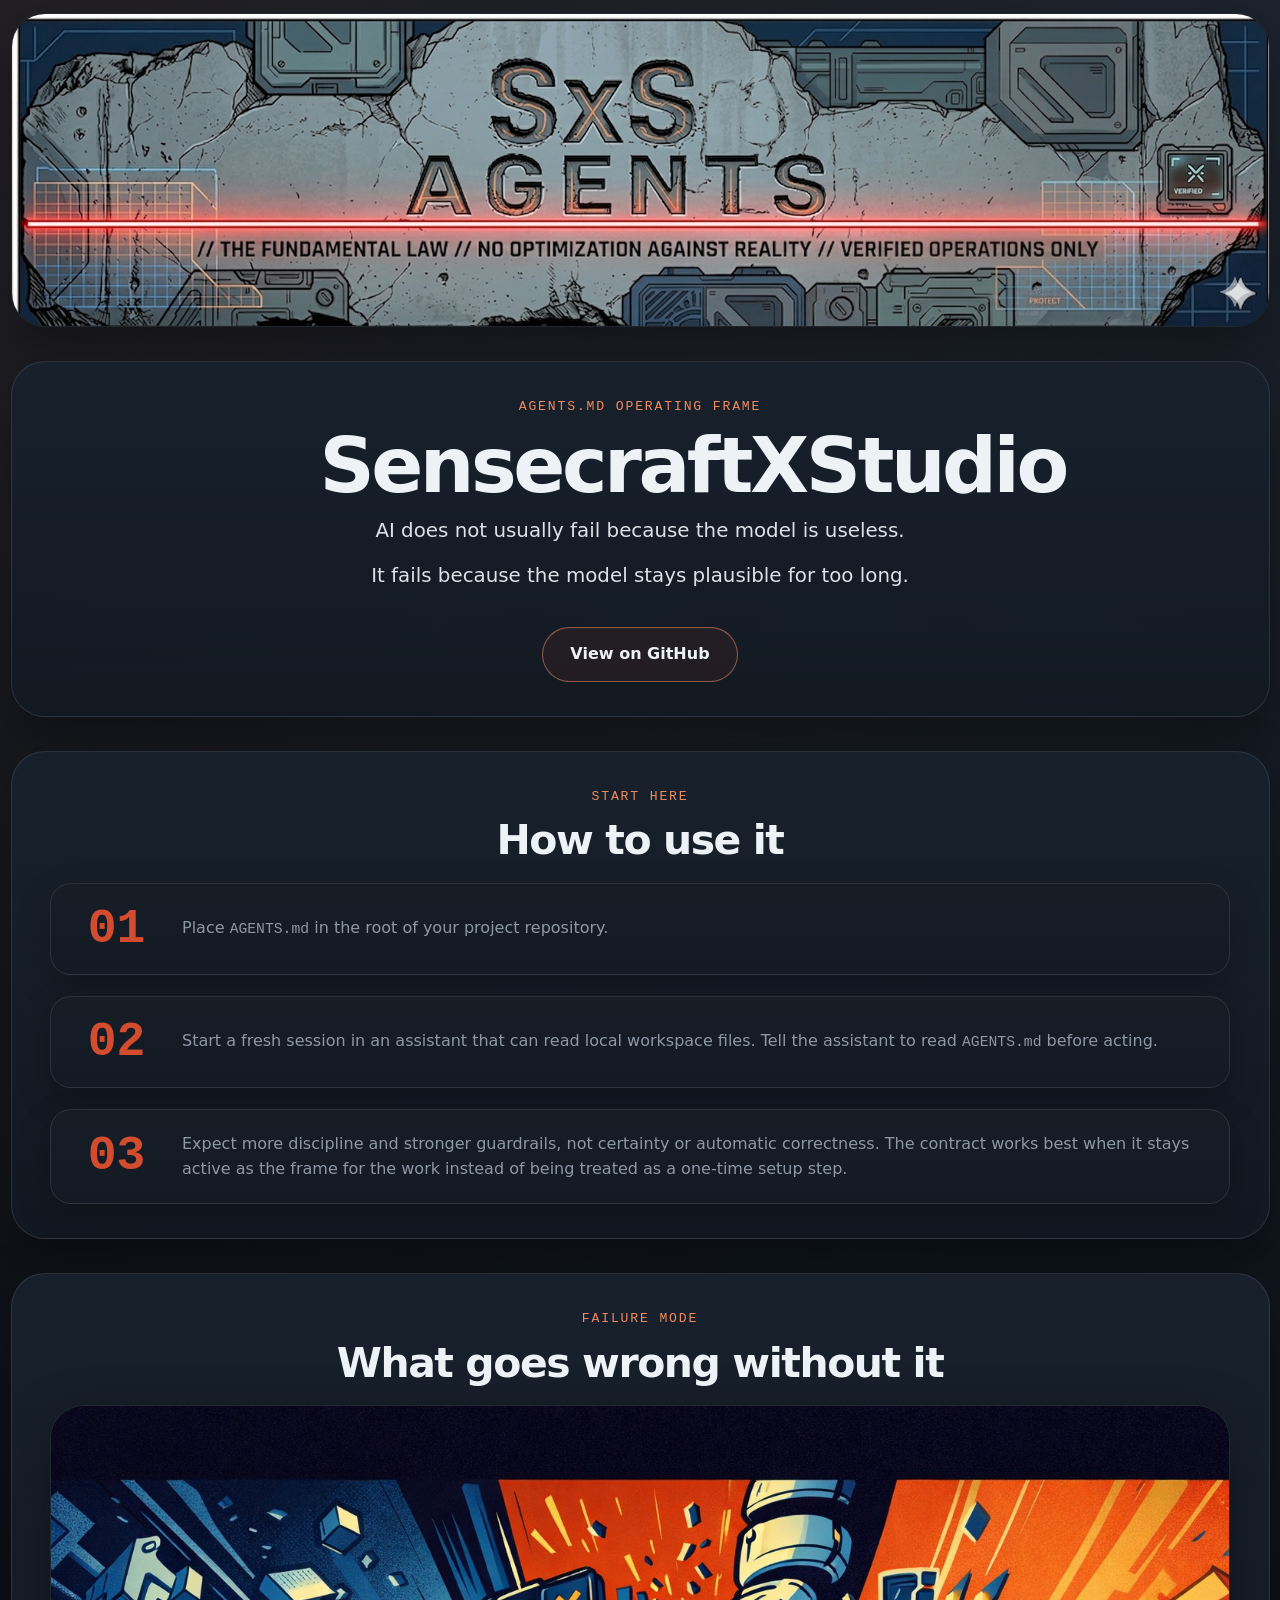
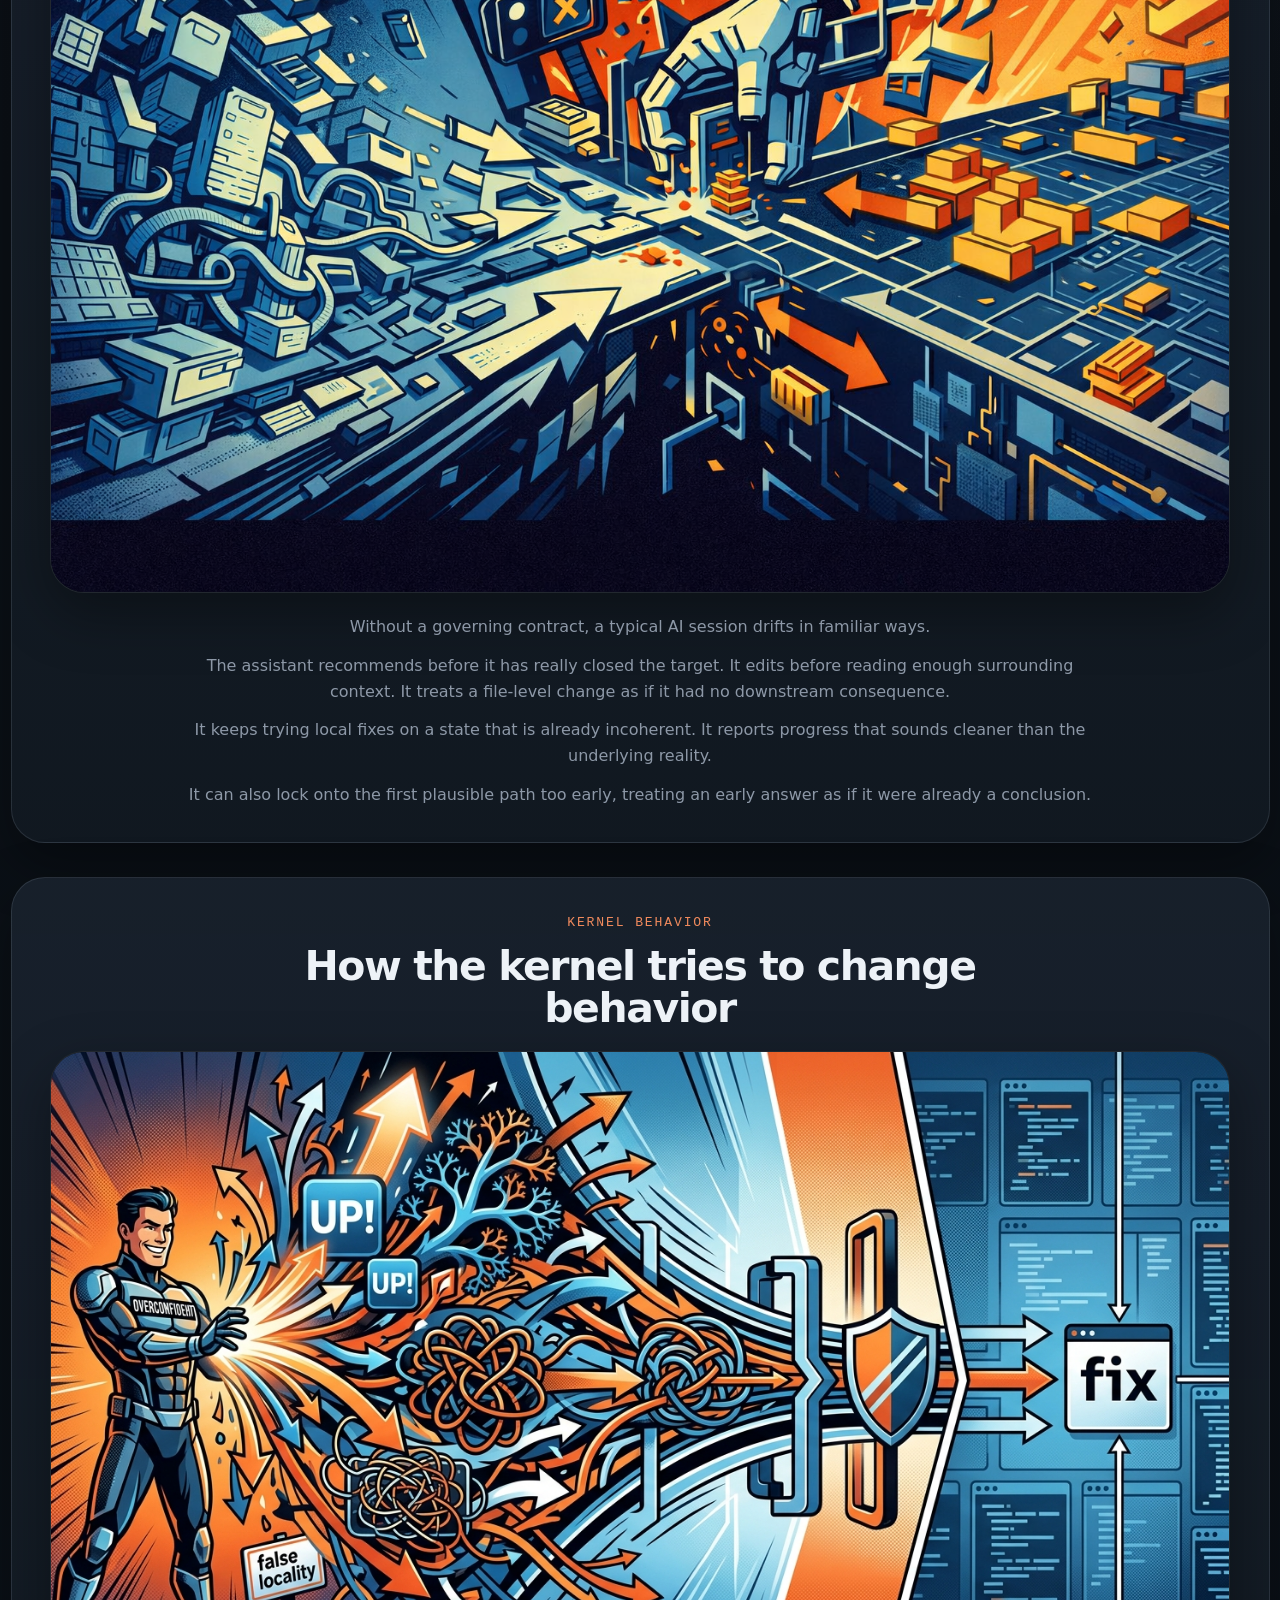
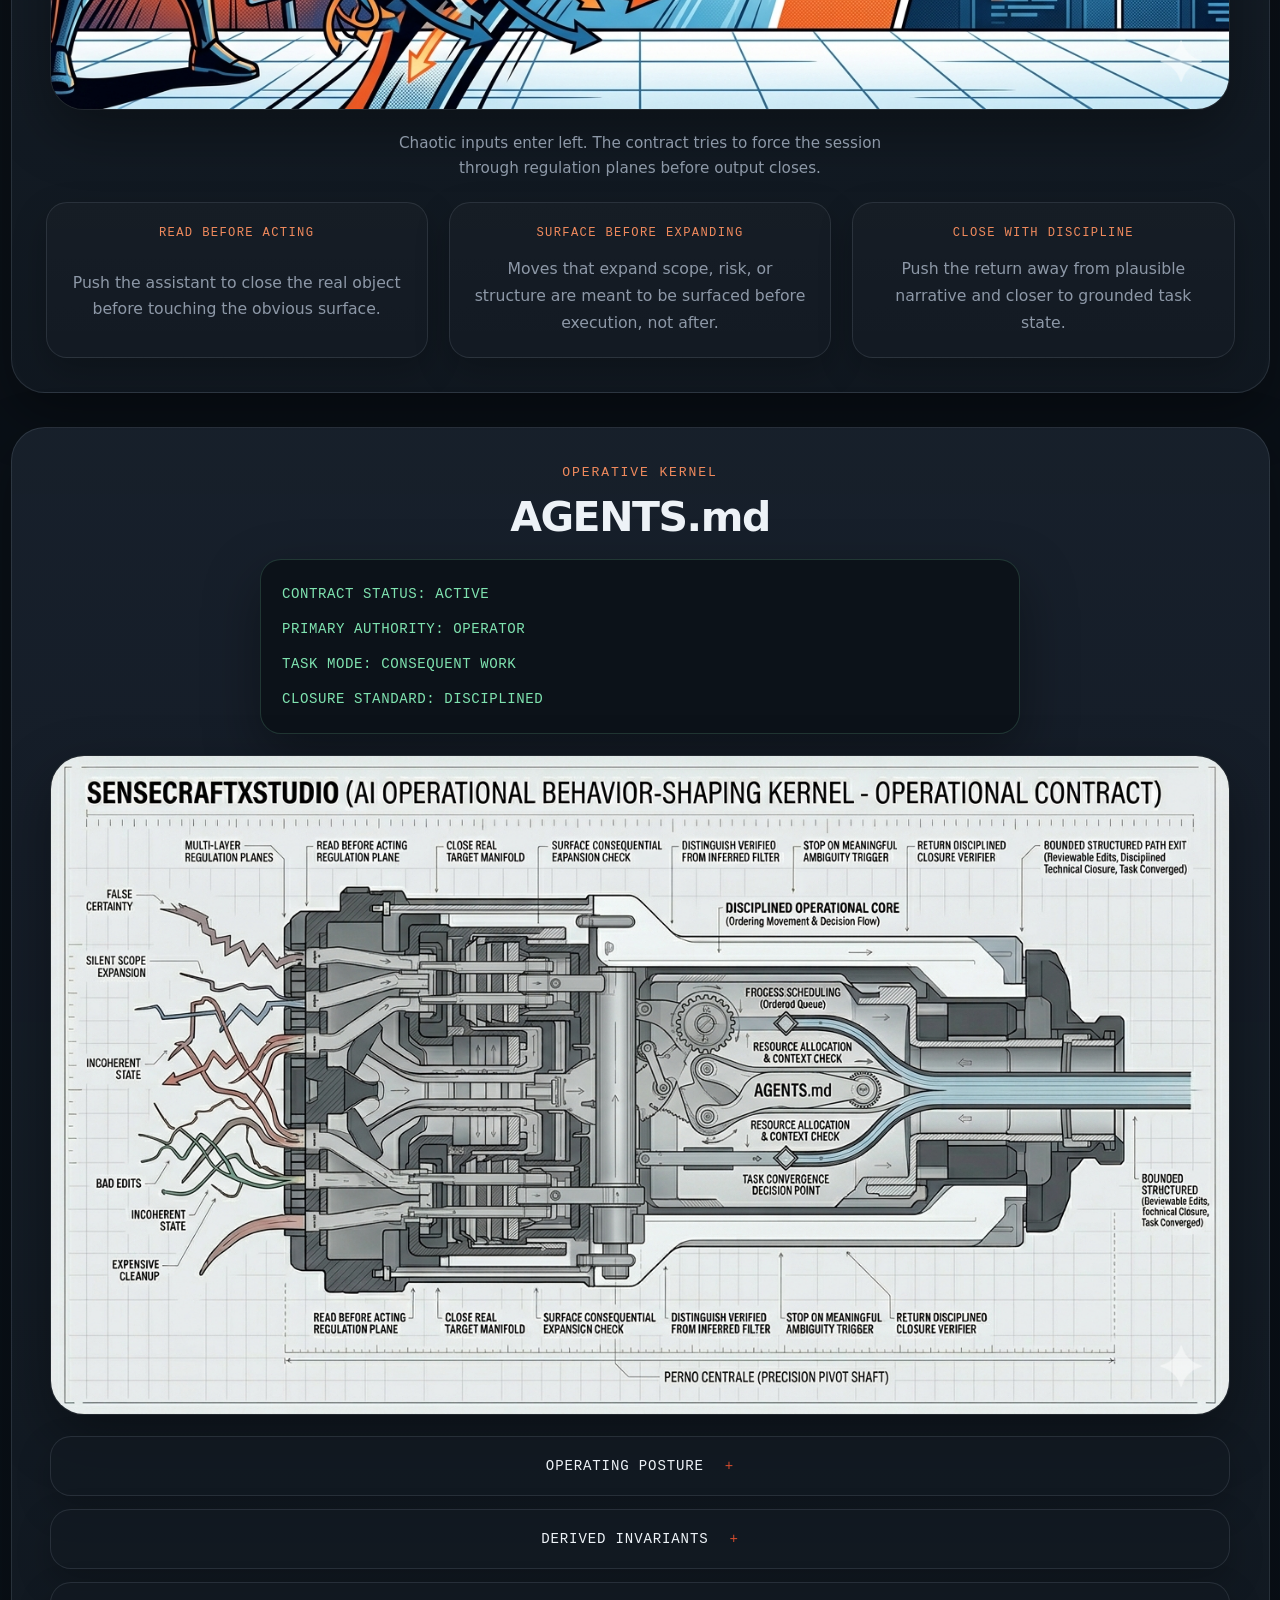
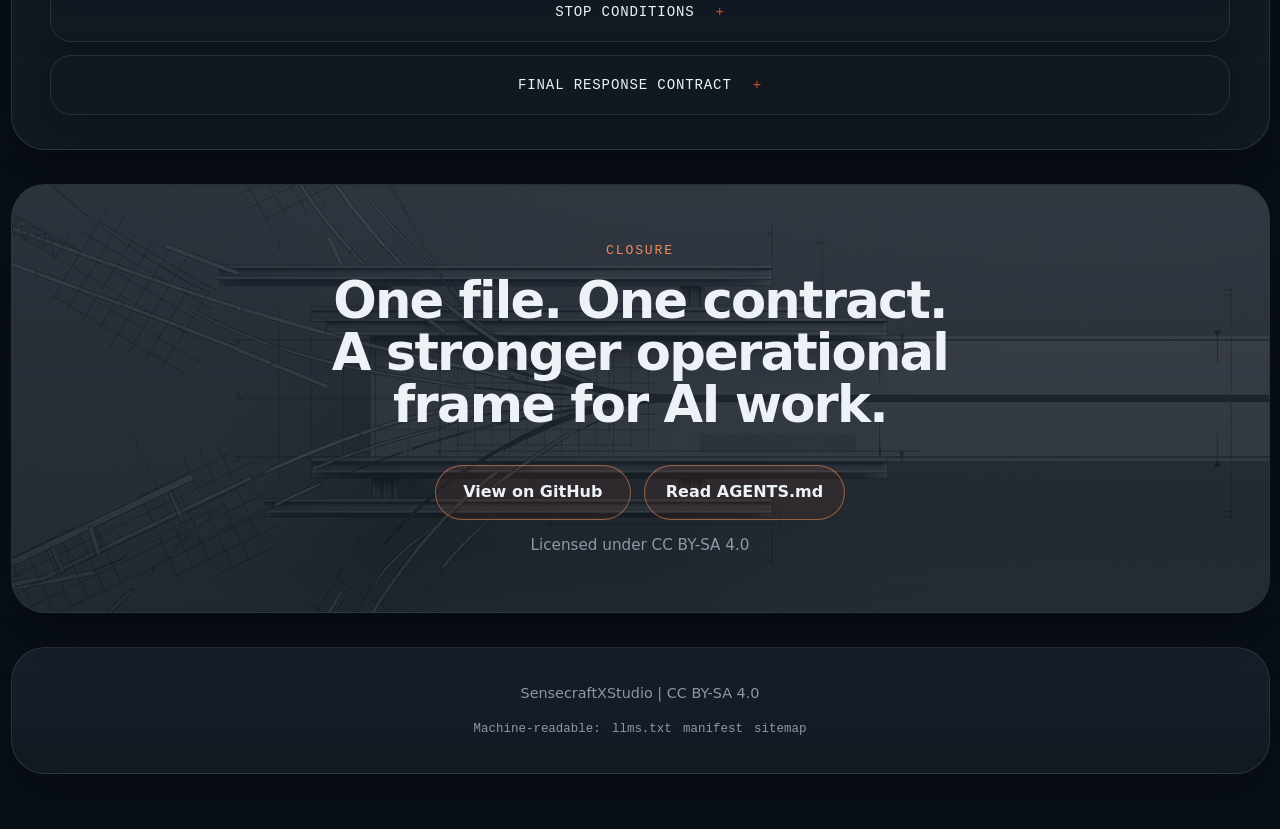
==== commit a5f7e54b: "Rework GitHub Pages layout for golden-ratio visual rhythm" ====
--- a/index.html
+++ b/index.html
@@ -72,8 +72,17 @@
       --text-muted: #8d98a7;
       --border: rgba(173, 188, 204, 0.14);
       --terminal: #7fe3b0;
-      --shadow: 0 20px 60px rgba(0, 0, 0, 0.35);
-      --max: 1160px;
+      --shadow: 0 21px 55px rgba(0, 0, 0, 0.35);
+      --max: 1680px;
+      --measure: 55ch;
+      --measure-wide: 89ch;
+      --s0: 8px;
+      --s1: 13px;
+      --s2: 21px;
+      --s3: 34px;
+      --s4: 55px;
+      --s5: 89px;
+      --s6: 144px;
       --mono: ui-monospace, "JetBrains Mono", "SFMono-Regular", Menlo, Consolas, monospace;
       --body: system-ui, -apple-system, BlinkMacSystemFont, "Segoe UI", sans-serif;
     }
@@ -94,7 +103,7 @@
         linear-gradient(180deg, #0d1219 0%, var(--bg) 32%, #091018 100%);
       color: var(--text);
       font-family: var(--body);
-      line-height: 1.6;
+      line-height: 1.62;
     }
 
     a {
@@ -108,137 +117,142 @@
       height: auto;
     }
 
+    p,
+    h1,
+    h2,
+    h3,
+    ul,
+    figure {
+      margin: 0;
+    }
+
+    code {
+      font-family: var(--mono);
+      font-size: 0.92em;
+    }
+
+    .page-shell {
+      width: min(var(--max), calc(100% - var(--s2)));
+      margin: 0 auto;
+      padding: var(--s1) 0 var(--s4);
+    }
+
+    .hero-full,
+    .section,
+    .cta-section,
+    .site-footer {
+      border: 1px solid var(--border);
+      border-radius: var(--s3);
+      background: linear-gradient(180deg, rgba(24, 33, 44, 0.96), rgba(18, 25, 34, 0.92));
+      box-shadow: var(--shadow);
+      overflow: hidden;
+    }
+
     .hero-full {
-      width: 100%;
-      display: block;
+      background: #090e14;
       line-height: 0;
-      background: #090e14;
-      overflow: hidden;
-      padding: 0;
-    }
-
-    .hero-full img {
-      width: 100%;
-      height: auto;
-      display: block;
-      margin: 0;
-      border-radius: 0;
-      box-shadow: none;
-    }
-
-    .page {
-      width: min(100%, var(--max));
-      margin: 0 auto;
-      padding: 0 24px 100px;
-    }
-
-    .section {
-      padding: 72px 0 24px;
-      border-top: 1px solid var(--border);
-    }
-
-    .section:first-of-type {
-      border-top: 0;
-      padding-top: 0;
-    }
-
-    .hero {
-      margin-top: -42px;
-      padding-top: 0;
-    }
-
+    }
+
+    .hero-full img,
     .feature-image,
     .hud-image {
       width: 100%;
       height: auto;
-      display: block;
-      background: #0a0f15;
-      border-radius: 24px;
-      box-shadow: var(--shadow);
-    }
-
-    .feature-image-wrap {
-      width: min(100%, 900px);
-      margin: 28px auto 0;
-    }
-
-    .hud-wrap {
-      width: min(100%, 900px);
+      object-fit: contain;
+      border-radius: 0;
+    }
+
+    .page {
+      display: grid;
+      gap: var(--s3);
+      padding-top: var(--s3);
+    }
+
+    .section,
+    .cta-section {
+      padding: var(--s3);
+    }
+
+    .hero {
+      display: grid;
+      grid-template-columns: minmax(0, 1fr);
+      justify-items: center;
+      text-align: center;
+    }
+
+    .hero-copy,
+    .section-head,
+    .cta-inner {
+      display: grid;
+      justify-items: center;
+      text-align: center;
+      gap: var(--s1);
+      width: min(100%, var(--measure-wide));
       margin: 0 auto;
     }
 
-    .feature-image-wrap.problem-visual {
-      width: min(100%, 840px);
-    }
-
-    .feature-image-wrap.process-visual {
-      width: min(100%, 920px);
-    }
-
-    .hero-copy {
-      text-align: center;
-      width: min(100%, 860px);
-      margin: 0 auto;
-      padding: 32px 28px 30px;
-      background: linear-gradient(180deg, rgba(24, 33, 44, 0.96), rgba(18, 25, 34, 0.92));
-      border: 1px solid var(--border);
-      border-radius: 28px;
-      box-shadow: var(--shadow);
-      backdrop-filter: blur(10px);
-    }
-
     h1 {
-      margin: 0 0 16px;
-      font-size: clamp(2.3rem, 5.4vw, 4.35rem);
-      line-height: 1;
+      max-width: 12ch;
+      font-size: clamp(2.6rem, 6vw, 5.2rem);
+      line-height: 0.94;
+      letter-spacing: -0.045em;
+      font-weight: 780;
+    }
+
+    h2 {
+      max-width: 24ch;
+      font-size: clamp(1.55rem, 3.2vw, 3rem);
+      line-height: 1.02;
       letter-spacing: -0.035em;
-      font-weight: 750;
-    }
-
-    h2 {
-      margin: 0 0 18px;
+      font-weight: 760;
+      text-align: center;
+    }
+
+    .kicker,
+    .card-label,
+    .accordion-trigger,
+    .hud-readout,
+    .machine-links {
       font-family: var(--mono);
-      font-size: clamp(0.88rem, 1.5vw, 1.02rem);
+    }
+
+    .kicker,
+    h2.section-kicker {
+      color: var(--accent-soft);
+      font-family: var(--mono);
+      font-size: 0.82rem;
       letter-spacing: 0.14em;
       text-transform: uppercase;
-      color: var(--text-muted);
-      font-weight: 400;
-      text-align: center;
-    }
-
-    .section-heading-center {
-      text-align: center;
-    }
-
-    p {
-      margin: 0 0 16px;
+      font-weight: 500;
     }
 
     .lede {
-      font-size: clamp(1.02rem, 2vw, 1.24rem);
+      max-width: var(--measure);
       color: rgba(237, 242, 247, 0.92);
-      margin-bottom: 12px;
+      font-size: clamp(1.03rem, 1.6vw, 1.24rem);
+      line-height: 1.62;
     }
 
     .button-row {
       display: flex;
       flex-wrap: wrap;
-      gap: 14px;
+      gap: var(--s1);
       justify-content: center;
-      margin-top: 28px;
+      margin-top: var(--s2);
     }
 
     .button {
       display: inline-flex;
       align-items: center;
       justify-content: center;
+      min-height: var(--s4);
       min-width: 196px;
-      padding: 14px 22px;
+      padding: var(--s1) var(--s2);
       border: 1px solid rgba(240, 138, 93, 0.55);
+      border-radius: 999px;
+      background: rgba(210, 76, 45, 0.08);
       color: var(--text);
-      background: rgba(210, 76, 45, 0.08);
-      font-weight: 600;
-      border-radius: 999px;
+      font-weight: 700;
       box-shadow: inset 0 1px 0 rgba(255, 255, 255, 0.04);
       transition: background-color 0.2s ease, color 0.2s ease, transform 0.2s ease, border-color 0.2s ease;
     }
@@ -251,120 +265,166 @@
       transform: translateY(-1px);
     }
 
-    .compact-text {
-      width: min(100%, 760px);
-      margin-top: 24px;
+    .compact-text,
+    .caption {
+      display: grid;
+      gap: var(--s1);
+      width: min(100%, var(--measure-wide));
+      margin: var(--s2) auto 0;
       color: var(--text-muted);
-    }
-
-    .compact-text.centered {
-      margin-left: auto;
-      margin-right: auto;
       text-align: center;
     }
 
     .caption {
-      width: min(100%, 760px);
-      margin: 18px auto 0;
-      color: var(--text-muted);
-      text-align: center;
+      width: min(100%, var(--measure));
       font-size: 0.95rem;
     }
 
+    .feature-image-wrap,
+    .hud-wrap {
+      width: min(100%, 1180px);
+      margin: var(--s2) auto 0;
+      overflow: hidden;
+      border-radius: var(--s3);
+      background: #0a0f15;
+      box-shadow: var(--shadow);
+      border: 1px solid var(--border);
+    }
+
+    .hud-wrap {
+      margin-top: var(--s2);
+    }
+
+    .grid,
+    .steps {
+      display: grid;
+      gap: var(--s2);
+      margin-top: var(--s2);
+    }
+
     .grid {
-      display: grid;
-      grid-template-columns: 1fr;
-      gap: 18px;
-      margin-top: 34px;
-    }
-
-    .card {
+      grid-template-columns: repeat(3, minmax(0, 1fr));
+    }
+
+    .card,
+    .step,
+    .accordion-item {
       border: 1px solid var(--border);
       background: linear-gradient(180deg, rgba(255, 255, 255, 0.015), rgba(255, 255, 255, 0.005)), var(--surface);
-      padding: 24px;
-      border-radius: 22px;
-      box-shadow: 0 14px 40px rgba(0, 0, 0, 0.22);
+      border-radius: var(--s2);
+      box-shadow: 0 13px 34px rgba(0, 0, 0, 0.22);
+    }
+
+    .card {
+      display: grid;
+      gap: var(--s1);
+      justify-items: center;
+      text-align: center;
+      min-height: var(--s6);
+      padding: var(--s2);
     }
 
     .card-label {
       display: block;
-      font-family: var(--mono);
-      color: var(--accent);
+      color: var(--accent-soft);
       text-transform: uppercase;
       letter-spacing: 0.11em;
       font-size: 0.76rem;
-      margin-bottom: 12px;
       text-align: center;
     }
 
     .card p {
       color: var(--text-muted);
-      margin: 0;
       font-size: 0.98rem;
       line-height: 1.7;
+      text-align: center;
+    }
+
+    .steps {
+      width: min(100%, 1180px);
+      margin-left: auto;
+      margin-right: auto;
+    }
+
+    .step {
+      display: grid;
+      grid-template-columns: 89px minmax(0, 1fr);
+      gap: var(--s2);
+      align-items: center;
+      padding: var(--s2);
+    }
+
+    .step-index {
+      color: var(--accent);
+      font-family: var(--mono);
+      font-size: clamp(2.3rem, 4vw, 3rem);
+      font-weight: 800;
+      line-height: 1;
+      text-align: center;
+    }
+
+    .step p:not(.step-index) {
+      color: var(--text-muted);
+      text-align: left;
     }
 
     .hud-readout {
       width: min(100%, 760px);
-      margin: 0 auto 24px;
-      padding: 22px 24px;
+      margin: var(--s2) auto 0;
+      padding: var(--s2);
       border: 1px solid rgba(127, 227, 176, 0.18);
       background: rgba(12, 18, 24, 0.92);
-      font-family: var(--mono);
+      color: var(--terminal);
       font-size: 0.88rem;
       line-height: 1.9;
-      color: var(--terminal);
       letter-spacing: 0.04em;
-      border-radius: 20px;
+      border-radius: var(--s2);
       box-shadow: var(--shadow);
     }
 
     .hud-line + .hud-line {
-      margin-top: 8px;
+      margin-top: var(--s0);
     }
 
     .accordion {
-      margin-top: 32px;
-      display: grid;
-      gap: 12px;
+      display: grid;
+      gap: var(--s1);
+      width: min(100%, 1180px);
+      margin: var(--s2) auto 0;
     }
 
     .accordion-item {
-      border: 1px solid var(--border);
+      overflow: hidden;
       background: rgba(18, 25, 34, 0.72);
-      border-radius: 18px;
-      overflow: hidden;
     }
 
     .accordion-trigger {
       width: 100%;
+      display: flex;
+      align-items: center;
+      justify-content: center;
+      gap: var(--s2);
+      min-height: var(--s4);
+      padding: var(--s2);
+      border: 0;
       background: transparent;
       color: var(--text);
-      border: 0;
-      text-align: left;
-      padding: 18px 20px;
-      font-family: var(--mono);
+      cursor: pointer;
+      text-align: center;
       font-size: 0.88rem;
       letter-spacing: 0.06em;
       text-transform: uppercase;
-      font-weight: 400;
-      display: flex;
-      align-items: center;
-      justify-content: center;
-      gap: 18px;
-      cursor: pointer;
     }
 
     .accordion-trigger span:last-child {
       color: var(--accent);
-      margin-left: 20px;
     }
 
     .accordion-panel {
       max-height: 0;
       overflow: hidden;
+      opacity: 0;
       transition: max-height 0.2s ease, opacity 0.2s ease;
-      opacity: 0;
     }
 
     .accordion-item[data-open="true"] .accordion-panel {
@@ -372,19 +432,16 @@
     }
 
     .accordion-content {
-      padding: 0 20px 22px;
+      display: grid;
+      gap: var(--s1);
+      padding: 0 var(--s2) var(--s2);
       color: var(--text-muted);
       font-size: 0.95rem;
     }
 
-    .accordion-content p,
     .accordion-content ul {
-      margin-top: 0;
-      margin-bottom: 14px;
-    }
-
-    .accordion-content ul {
-      padding-left: 20px;
+      margin: 0;
+      padding-left: var(--s2);
     }
 
     .inline-link {
@@ -394,46 +451,9 @@
       text-underline-offset: 3px;
     }
 
-    .steps {
-      display: grid;
-      gap: 18px;
-      margin-top: 28px;
-    }
-
-    .step {
-      display: grid;
-      grid-template-columns: 80px 1fr;
-      gap: 20px;
-      align-items: start;
-      border: 1px solid var(--border);
-      background: rgba(18, 25, 34, 0.7);
-      border-radius: 20px;
-      padding: 24px;
-    }
-
-    .step:last-child {
-      padding-bottom: 24px;
-    }
-
-    .step-index {
-      font-family: var(--mono);
-      font-size: 2.8rem;
-      font-weight: 700;
-      color: var(--accent);
-      line-height: 1;
-      margin: 0;
-      padding-top: 2px;
-    }
-
     .cta-section {
       position: relative;
-      overflow: hidden;
-      margin-top: 80px;
-      padding: 72px 20px;
-      background: linear-gradient(180deg, rgba(24, 33, 44, 0.96), rgba(18, 25, 34, 0.96));
-      border: 1px solid var(--border);
-      border-radius: 28px;
-      box-shadow: var(--shadow);
+      padding: var(--s4) var(--s3);
     }
 
     .cta-section::before {
@@ -448,21 +468,25 @@
     .cta-inner {
       position: relative;
       z-index: 1;
-      text-align: center;
-      width: min(100%, 820px);
-      margin: 0 auto;
+    }
+
+    .cta-title {
+      max-width: 18ch;
+      font-size: clamp(2rem, 4vw, 3.4rem);
+      color: var(--text);
     }
 
     .license-line {
-      margin-top: 18px;
       color: var(--text-muted);
       font-size: 0.95rem;
     }
 
     .site-footer {
-      width: min(100%, var(--max));
-      margin: 0 auto;
-      padding: 0 24px 56px;
+      display: grid;
+      justify-items: center;
+      gap: var(--s1);
+      margin-top: var(--s3);
+      padding: var(--s3);
       color: var(--text-muted);
       text-align: center;
       font-size: 0.9rem;
@@ -473,7 +497,6 @@
       flex-wrap: wrap;
       justify-content: center;
       gap: 0.45rem 0.7rem;
-      margin-top: 0.85rem;
       color: var(--text-muted);
       font-size: 0.78rem;
     }
@@ -490,203 +513,250 @@
       text-underline-offset: 0.2em;
     }
 
-    @media (min-width: 768px) {
+    @media (max-width: 980px) {
+      .grid {
+        grid-template-columns: 1fr;
+      }
+
+      .section,
+      .cta-section,
+      .site-footer {
+        padding: var(--s2);
+      }
+
+      .step {
+        grid-template-columns: 1fr;
+        justify-items: center;
+        text-align: center;
+      }
+
+      .step p:not(.step-index) {
+        text-align: center;
+      }
+    }
+
+    @media (max-width: 640px) {
+      .page-shell {
+        width: min(100%, calc(100% - var(--s1)));
+      }
+
       .page {
-        padding: 0 28px 108px;
+        gap: var(--s2);
+        padding-top: var(--s2);
       }
 
-      .grid {
-        grid-template-columns: repeat(3, 1fr);
+      .button-row,
+      .button {
+        width: 100%;
       }
 
-      .hero-copy {
-        padding: 38px 46px 34px;
+      .accordion-trigger {
+        align-items: center;
+        justify-content: space-between;
+        text-align: left;
       }
     }
   </style>
 </head>
 <body>
-  <header class="hero-full">
-    <img src="./assets/hero-banner.png" alt="SensecraftXStudio" loading="eager">
-  </header>
-  <main class="page">
-    <section class="hero section">
-      <div class="hero-copy">
-        <h1>SensecraftXStudio</h1>
-        <p class="lede">AI does not usually fail because the model is useless.</p>
-        <p class="lede">It fails because the model stays plausible for too long.</p>
-        <div class="button-row">
-          <a class="button" href="https://github.com/XxYouDeaDPunKxX/SensecraftXStudio">View on GitHub</a>
-        </div>
+  <div class="page-shell">
+    <header class="hero-full">
+      <img src="./assets/hero-banner.png" alt="SensecraftXStudio" loading="eager">
+    </header>
+
+    <main class="page">
+      <section class="hero section">
+        <div class="hero-copy">
+          <p class="kicker">AGENTS.md operating frame</p>
+          <h1>SensecraftXStudio</h1>
+          <p class="lede">AI does not usually fail because the model is useless.</p>
+          <p class="lede">It fails because the model stays plausible for too long.</p>
+          <div class="button-row">
+            <a class="button" href="https://github.com/XxYouDeaDPunKxX/SensecraftXStudio">View on GitHub</a>
+          </div>
+        </div>
+      </section>
+
+      <section class="section">
+        <div class="section-head">
+          <p class="kicker">Start here</p>
+          <h2>How to use it</h2>
+        </div>
+        <div class="steps">
+          <article class="step">
+            <p class="step-index">01</p>
+            <div>
+              <p>Place <code>AGENTS.md</code> in the root of your project repository.</p>
+            </div>
+          </article>
+          <article class="step">
+            <p class="step-index">02</p>
+            <div>
+              <p>Start a fresh session in an assistant that can read local workspace files. Tell the assistant to read <code>AGENTS.md</code> before acting.</p>
+            </div>
+          </article>
+          <article class="step">
+            <p class="step-index">03</p>
+            <div>
+              <p>Expect more discipline and stronger guardrails, not certainty or automatic correctness. The contract works best when it stays active as the frame for the work instead of being treated as a one-time setup step.</p>
+            </div>
+          </article>
+        </div>
+      </section>
+
+      <section class="section">
+        <div class="section-head">
+          <p class="kicker">Failure mode</p>
+          <h2>What goes wrong without it</h2>
+        </div>
+        <div class="feature-image-wrap problem-visual">
+          <img class="feature-image" src="./assets/engine-chaotic.png" alt="Chaotic systems view" loading="lazy">
+        </div>
+        <div class="compact-text centered">
+          <p>Without a governing contract, a typical AI session drifts in familiar ways.</p>
+          <p>The assistant recommends before it has really closed the target. It edits before reading enough surrounding context. It treats a file-level change as if it had no downstream consequence.</p>
+          <p>It keeps trying local fixes on a state that is already incoherent. It reports progress that sounds cleaner than the underlying reality.</p>
+          <p>It can also lock onto the first plausible path too early, treating an early answer as if it were already a conclusion.</p>
+        </div>
+      </section>
+
+      <section class="section">
+        <div class="section-head">
+          <p class="kicker">Kernel behavior</p>
+          <h2>How the kernel tries to change behavior</h2>
+        </div>
+        <div class="feature-image-wrap process-visual">
+          <img class="feature-image" src="./assets/engine-full.png" alt="Engine regulation diagram" loading="lazy">
+        </div>
+        <p class="caption">Chaotic inputs enter left. The contract tries to force the session through regulation planes before output closes.</p>
+        <div class="grid">
+          <article class="card">
+            <span class="card-label">Read Before Acting</span>
+            <p>Push the assistant to close the real object before touching the obvious surface.</p>
+          </article>
+          <article class="card">
+            <span class="card-label">Surface Before Expanding</span>
+            <p>Moves that expand scope, risk, or structure are meant to be surfaced before execution, not after.</p>
+          </article>
+          <article class="card">
+            <span class="card-label">Close With Discipline</span>
+            <p>Push the return away from plausible narrative and closer to grounded task state.</p>
+          </article>
+        </div>
+      </section>
+
+      <section class="section">
+        <div class="section-head">
+          <p class="kicker">Operative kernel</p>
+          <h2>AGENTS.md</h2>
+        </div>
+        <div class="hud-readout" aria-label="Operative contract readout">
+          <div class="hud-line">CONTRACT STATUS: ACTIVE</div>
+          <div class="hud-line">PRIMARY AUTHORITY: OPERATOR</div>
+          <div class="hud-line">TASK MODE: CONSEQUENT WORK</div>
+          <div class="hud-line">CLOSURE STANDARD: DISCIPLINED</div>
+        </div>
+        <div class="hud-wrap">
+          <img class="hud-image" src="./assets/hud-inspection.png" alt="Inspection interface view" loading="lazy">
+        </div>
+        <div class="accordion" id="kernel-sections">
+          <article class="accordion-item">
+            <button class="accordion-trigger" type="button" aria-expanded="false">
+              <span>Operating Posture</span>
+              <span>+</span>
+            </button>
+            <div class="accordion-panel">
+              <div class="accordion-content">
+                <p>The task is treated as a point inside a larger volume, not as an isolated request. The assistant is pushed to close the real object, distinguish actual state from intended state, and avoid converging too early on its first workable reading.</p>
+                <ul>
+                  <li>The visible request is not yet the full target.</li>
+                  <li>Apparent locality is not proof of contained consequence.</li>
+                  <li>Early answers should behave like candidates until the framing has been opened enough to justify convergence.</li>
+                </ul>
+                <p><a class="inline-link" href="https://github.com/XxYouDeaDPunKxX/SensecraftXStudio/blob/main/AGENTS.md#operating-posture">Read the full AGENTS.md section</a></p>
+              </div>
+            </div>
+          </article>
+          <article class="accordion-item">
+            <button class="accordion-trigger" type="button" aria-expanded="false">
+              <span>Derived Invariants</span>
+              <span>+</span>
+            </button>
+            <div class="accordion-panel">
+              <div class="accordion-content">
+                <p>The invariants turn posture into repeatable constraints. They push the assistant to close the real object before acting, keep authority grounded in the right order, preserve operating mode, and avoid promoting one local need into permanent structure too early.</p>
+                <ul>
+                  <li>Use the workspace before asking when the ambiguity would change the move.</li>
+                  <li>Choose the smallest correct procedure instead of widening a local task by momentum.</li>
+                  <li>Keep verified, inferred, unresolved, and uninspected states distinct.</li>
+                </ul>
+                <p><a class="inline-link" href="https://github.com/XxYouDeaDPunKxX/SensecraftXStudio/blob/main/AGENTS.md#derived-invariants">Read the full AGENTS.md section</a></p>
+              </div>
+            </div>
+          </article>
+          <article class="accordion-item">
+            <button class="accordion-trigger" type="button" aria-expanded="false">
+              <span>Stop Conditions</span>
+              <span>+</span>
+            </button>
+            <div class="accordion-panel">
+              <div class="accordion-content">
+                <p>The contract does not reward plausible continuation when the frame is still materially wrong. It blocks continuation when context, object, authority, destination, path closure, or the contract frame itself is degraded in a way that changes the move.</p>
+                <ul>
+                  <li>If the contract is no longer the active frame for the next response, the session should stop and re-enter before continuing.</li>
+                  <li>Expansion without surfacing is a stop, not a detail.</li>
+                  <li>An incoherent current state is not treated as a clean base for fix-forward behavior.</li>
+                  <li>When stopping, the assistant should name what is missing, give the smallest unblock move, and wait.</li>
+                </ul>
+                <p><a class="inline-link" href="https://github.com/XxYouDeaDPunKxX/SensecraftXStudio/blob/main/AGENTS.md#stop-conditions">Read the full AGENTS.md section</a></p>
+              </div>
+            </div>
+          </article>
+          <article class="accordion-item">
+            <button class="accordion-trigger" type="button" aria-expanded="false">
+              <span>Final Response Contract</span>
+              <span>+</span>
+            </button>
+            <div class="accordion-panel">
+              <div class="accordion-content">
+                <p>The final response is pushed toward a compact task-state readout instead of a polished retrospective narrative. It closes with fields that keep pressure on what was touched, what grounded the move, what is actually known, and whether the task has really converged.</p>
+                <ul>
+                  <li><code>Touch</code> - what changed and what stayed untouched within expected scope</li>
+                  <li><code>Ground</code> - what the move or conclusion was grounded on</li>
+                  <li><code>State</code> - what is verified, inferred, unresolved, or not inspected</li>
+                  <li><code>Convergence</code> - whether the task is converged, divergent, or blocked</li>
+                </ul>
+                <p><a class="inline-link" href="https://github.com/XxYouDeaDPunKxX/SensecraftXStudio/blob/main/AGENTS.md#final-response-contract">Read the full AGENTS.md section</a></p>
+              </div>
+            </div>
+          </article>
+        </div>
+      </section>
+
+      <section class="cta-section">
+        <div class="cta-inner">
+          <p class="kicker">Closure</p>
+          <h2 class="cta-title">One file. One contract. A stronger operational frame for AI work.</h2>
+          <div class="button-row">
+            <a class="button" href="https://github.com/XxYouDeaDPunKxX/SensecraftXStudio">View on GitHub</a>
+            <a class="button" href="https://github.com/XxYouDeaDPunKxX/SensecraftXStudio/blob/main/AGENTS.md">Read AGENTS.md</a>
+          </div>
+          <p class="license-line">Licensed under CC BY-SA 4.0</p>
+        </div>
+      </section>
+    </main>
+
+    <footer class="site-footer">
+      <p>SensecraftXStudio | CC BY-SA 4.0</p>
+      <!-- Discovery Set: low-noise links for crawlers, bots, and LLM readers. -->
+      <div class="machine-links" aria-label="Machine-readable project files">
+        <span>Machine-readable:</span>
+        <a href="llms.txt">llms.txt</a>
+        <a href="raw-manifest.json">manifest</a>
+        <a href="sitemap.xml">sitemap</a>
       </div>
-    </section>
-
-    <section class="section">
-      <h2>How to use it</h2>
-      <div class="steps">
-        <article class="step">
-          <p class="step-index">01</p>
-          <div>
-            <p>Place <code>AGENTS.md</code> in the root of your project repository.</p>
-          </div>
-        </article>
-        <article class="step">
-          <p class="step-index">02</p>
-          <div>
-            <p>Start a fresh session in an assistant that can read local workspace files. Tell the assistant to read <code>AGENTS.md</code> before acting.</p>
-          </div>
-        </article>
-        <article class="step">
-          <p class="step-index">03</p>
-          <div>
-            <p>Expect more discipline and stronger guardrails, not certainty or automatic correctness. The contract works best when it stays active as the frame for the work instead of being treated as a one-time setup step.</p>
-          </div>
-        </article>
-      </div>
-    </section>
-
-    <section class="section">
-      <h2 class="section-heading-center">What goes wrong without it</h2>
-      <div class="feature-image-wrap problem-visual">
-        <img class="feature-image" src="./assets/engine-chaotic.png" alt="Chaotic systems view" loading="lazy">
-      </div>
-      <div class="compact-text centered">
-        <p>Without a governing contract, a typical AI session drifts in familiar ways.</p>
-        <p>The assistant recommends before it has really closed the target. It edits before reading enough surrounding context. It treats a file-level change as if it had no downstream consequence.</p>
-        <p>It keeps trying local fixes on a state that is already incoherent. It reports progress that sounds cleaner than the underlying reality.</p>
-        <p>It can also lock onto the first plausible path too early, treating an early answer as if it were already a conclusion.</p>
-      </div>
-    </section>
-
-    <section class="section">
-      <h2>How the kernel tries to change behavior</h2>
-      <div class="feature-image-wrap process-visual">
-        <img class="feature-image" src="./assets/engine-full.png" alt="Engine regulation diagram" loading="lazy">
-      </div>
-      <p class="caption">Chaotic inputs enter left. The contract tries to force the session through regulation planes before output closes.</p>
-      <div class="grid">
-        <article class="card">
-          <span class="card-label">Read Before Acting</span>
-          <p>Push the assistant to close the real object before touching the obvious surface.</p>
-        </article>
-        <article class="card">
-          <span class="card-label">Surface Before Expanding</span>
-          <p>Moves that expand scope, risk, or structure are meant to be surfaced before execution, not after.</p>
-        </article>
-        <article class="card">
-          <span class="card-label">Close With Discipline</span>
-          <p>Push the return away from plausible narrative and closer to grounded task state.</p>
-        </article>
-      </div>
-    </section>
-
-    <section class="section">
-      <h2>AGENTS.md - The operative kernel</h2>
-      <div class="hud-readout" aria-label="Operative contract readout">
-        <div class="hud-line">CONTRACT STATUS: ACTIVE</div>
-        <div class="hud-line">PRIMARY AUTHORITY: OPERATOR</div>
-        <div class="hud-line">TASK MODE: CONSEQUENT WORK</div>
-        <div class="hud-line">CLOSURE STANDARD: DISCIPLINED</div>
-      </div>
-      <div class="hud-wrap">
-        <img class="hud-image" src="./assets/hud-inspection.png" alt="Inspection interface view" loading="lazy">
-      </div>
-      <div class="accordion" id="kernel-sections">
-        <article class="accordion-item">
-          <button class="accordion-trigger" type="button" aria-expanded="false">
-            <span>Operating Posture</span>
-            <span>+</span>
-          </button>
-          <div class="accordion-panel">
-            <div class="accordion-content">
-              <p>The task is treated as a point inside a larger volume, not as an isolated request. The assistant is pushed to close the real object, distinguish actual state from intended state, and avoid converging too early on its first workable reading.</p>
-              <ul>
-                <li>The visible request is not yet the full target.</li>
-                <li>Apparent locality is not proof of contained consequence.</li>
-                <li>Early answers should behave like candidates until the framing has been opened enough to justify convergence.</li>
-              </ul>
-              <p><a class="inline-link" href="https://github.com/XxYouDeaDPunKxX/SensecraftXStudio/blob/main/AGENTS.md#operating-posture">Read the full AGENTS.md section</a></p>
-            </div>
-          </div>
-        </article>
-        <article class="accordion-item">
-          <button class="accordion-trigger" type="button" aria-expanded="false">
-            <span>Derived Invariants</span>
-            <span>+</span>
-          </button>
-          <div class="accordion-panel">
-            <div class="accordion-content">
-              <p>The invariants turn posture into repeatable constraints. They push the assistant to close the real object before acting, keep authority grounded in the right order, preserve operating mode, and avoid promoting one local need into permanent structure too early.</p>
-              <ul>
-                <li>Use the workspace before asking when the ambiguity would change the move.</li>
-                <li>Choose the smallest correct procedure instead of widening a local task by momentum.</li>
-                <li>Keep verified, inferred, unresolved, and uninspected states distinct.</li>
-              </ul>
-              <p><a class="inline-link" href="https://github.com/XxYouDeaDPunKxX/SensecraftXStudio/blob/main/AGENTS.md#derived-invariants">Read the full AGENTS.md section</a></p>
-            </div>
-          </div>
-        </article>
-        <article class="accordion-item">
-          <button class="accordion-trigger" type="button" aria-expanded="false">
-            <span>Stop Conditions</span>
-            <span>+</span>
-          </button>
-          <div class="accordion-panel">
-            <div class="accordion-content">
-              <p>The contract does not reward plausible continuation when the frame is still materially wrong. It blocks continuation when context, object, authority, destination, path closure, or the contract frame itself is degraded in a way that changes the move.</p>
-              <ul>
-                <li>If the contract is no longer the active frame for the next response, the session should stop and re-enter before continuing.</li>
-                <li>Expansion without surfacing is a stop, not a detail.</li>
-                <li>An incoherent current state is not treated as a clean base for fix-forward behavior.</li>
-                <li>When stopping, the assistant should name what is missing, give the smallest unblock move, and wait.</li>
-              </ul>
-              <p><a class="inline-link" href="https://github.com/XxYouDeaDPunKxX/SensecraftXStudio/blob/main/AGENTS.md#stop-conditions">Read the full AGENTS.md section</a></p>
-            </div>
-          </div>
-        </article>
-        <article class="accordion-item">
-          <button class="accordion-trigger" type="button" aria-expanded="false">
-            <span>Final Response Contract</span>
-            <span>+</span>
-          </button>
-          <div class="accordion-panel">
-            <div class="accordion-content">
-              <p>The final response is pushed toward a compact task-state readout instead of a polished retrospective narrative. It closes with fields that keep pressure on what was touched, what grounded the move, what is actually known, and whether the task has really converged.</p>
-              <ul>
-                <li><code>Touch</code> - what changed and what stayed untouched within expected scope</li>
-                <li><code>Ground</code> - what the move or conclusion was grounded on</li>
-                <li><code>State</code> - what is verified, inferred, unresolved, or not inspected</li>
-                <li><code>Convergence</code> - whether the task is converged, divergent, or blocked</li>
-              </ul>
-              <p><a class="inline-link" href="https://github.com/XxYouDeaDPunKxX/SensecraftXStudio/blob/main/AGENTS.md#final-response-contract">Read the full AGENTS.md section</a></p>
-            </div>
-          </div>
-        </article>
-      </div>
-    </section>
-
-    <section class="cta-section">
-      <div class="cta-inner">
-        <h2 style="font-size: clamp(1.8rem, 4vw, 3rem); font-family: var(--body); text-transform: none; letter-spacing: -0.02em; color: var(--text);">One file. One contract.<br>A stronger operational frame for AI work.</h2>
-        <div class="button-row">
-          <a class="button" href="https://github.com/XxYouDeaDPunKxX/SensecraftXStudio">View on GitHub</a>
-          <a class="button" href="https://github.com/XxYouDeaDPunKxX/SensecraftXStudio/blob/main/AGENTS.md">Read AGENTS.md</a>
-        </div>
-        <p class="license-line">Licensed under CC BY-SA 4.0</p>
-      </div>
-    </section>
-  </main>
-
-  <footer class="site-footer">
-    <p>SensecraftXStudio | CC BY-SA 4.0</p>
-    <!-- Discovery Set: low-noise links for crawlers, bots, and LLM readers. -->
-    <div class="machine-links" aria-label="Machine-readable project files">
-      <span>Machine-readable:</span>
-      <a href="llms.txt">llms.txt</a>
-      <a href="raw-manifest.json">manifest</a>
-      <a href="sitemap.xml">sitemap</a>
-    </div>
-  </footer>
+    </footer>
+  </div>
 
   <script>
     document.querySelectorAll(".accordion-trigger").forEach((button) => {
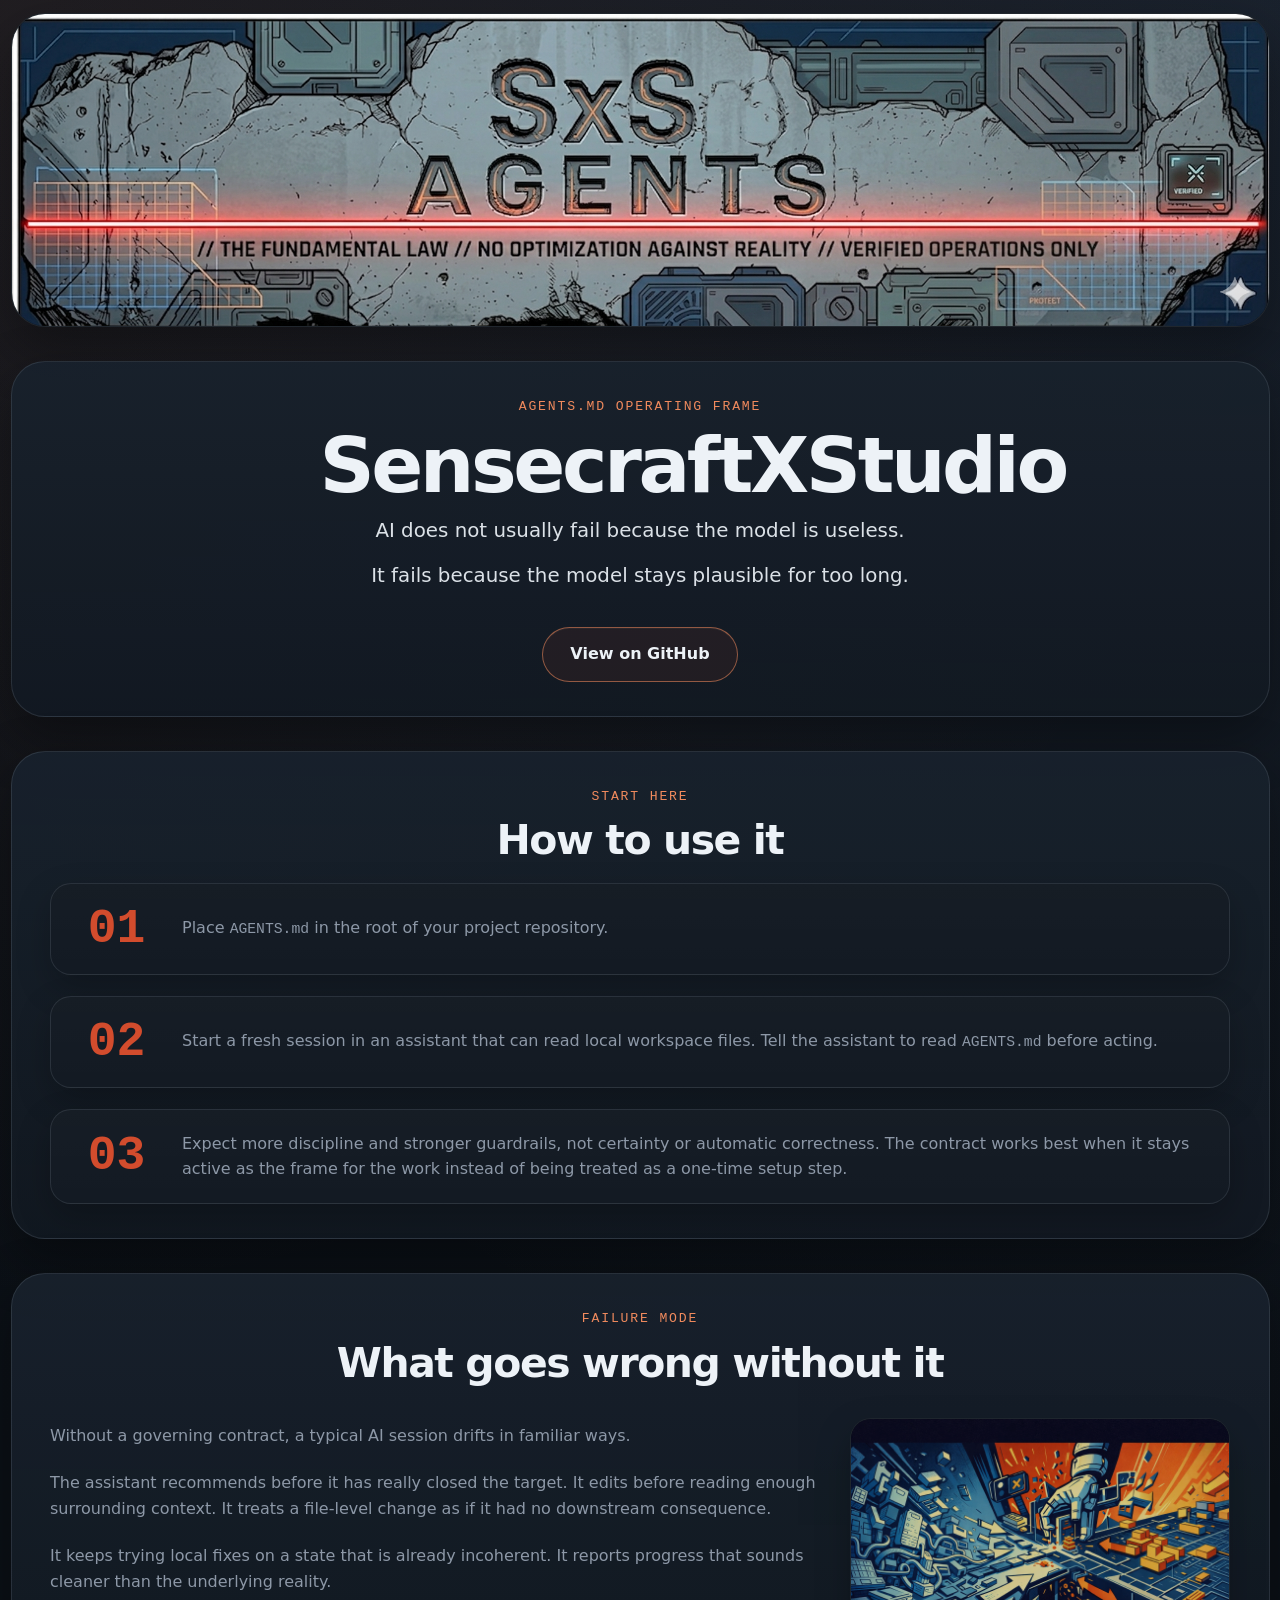
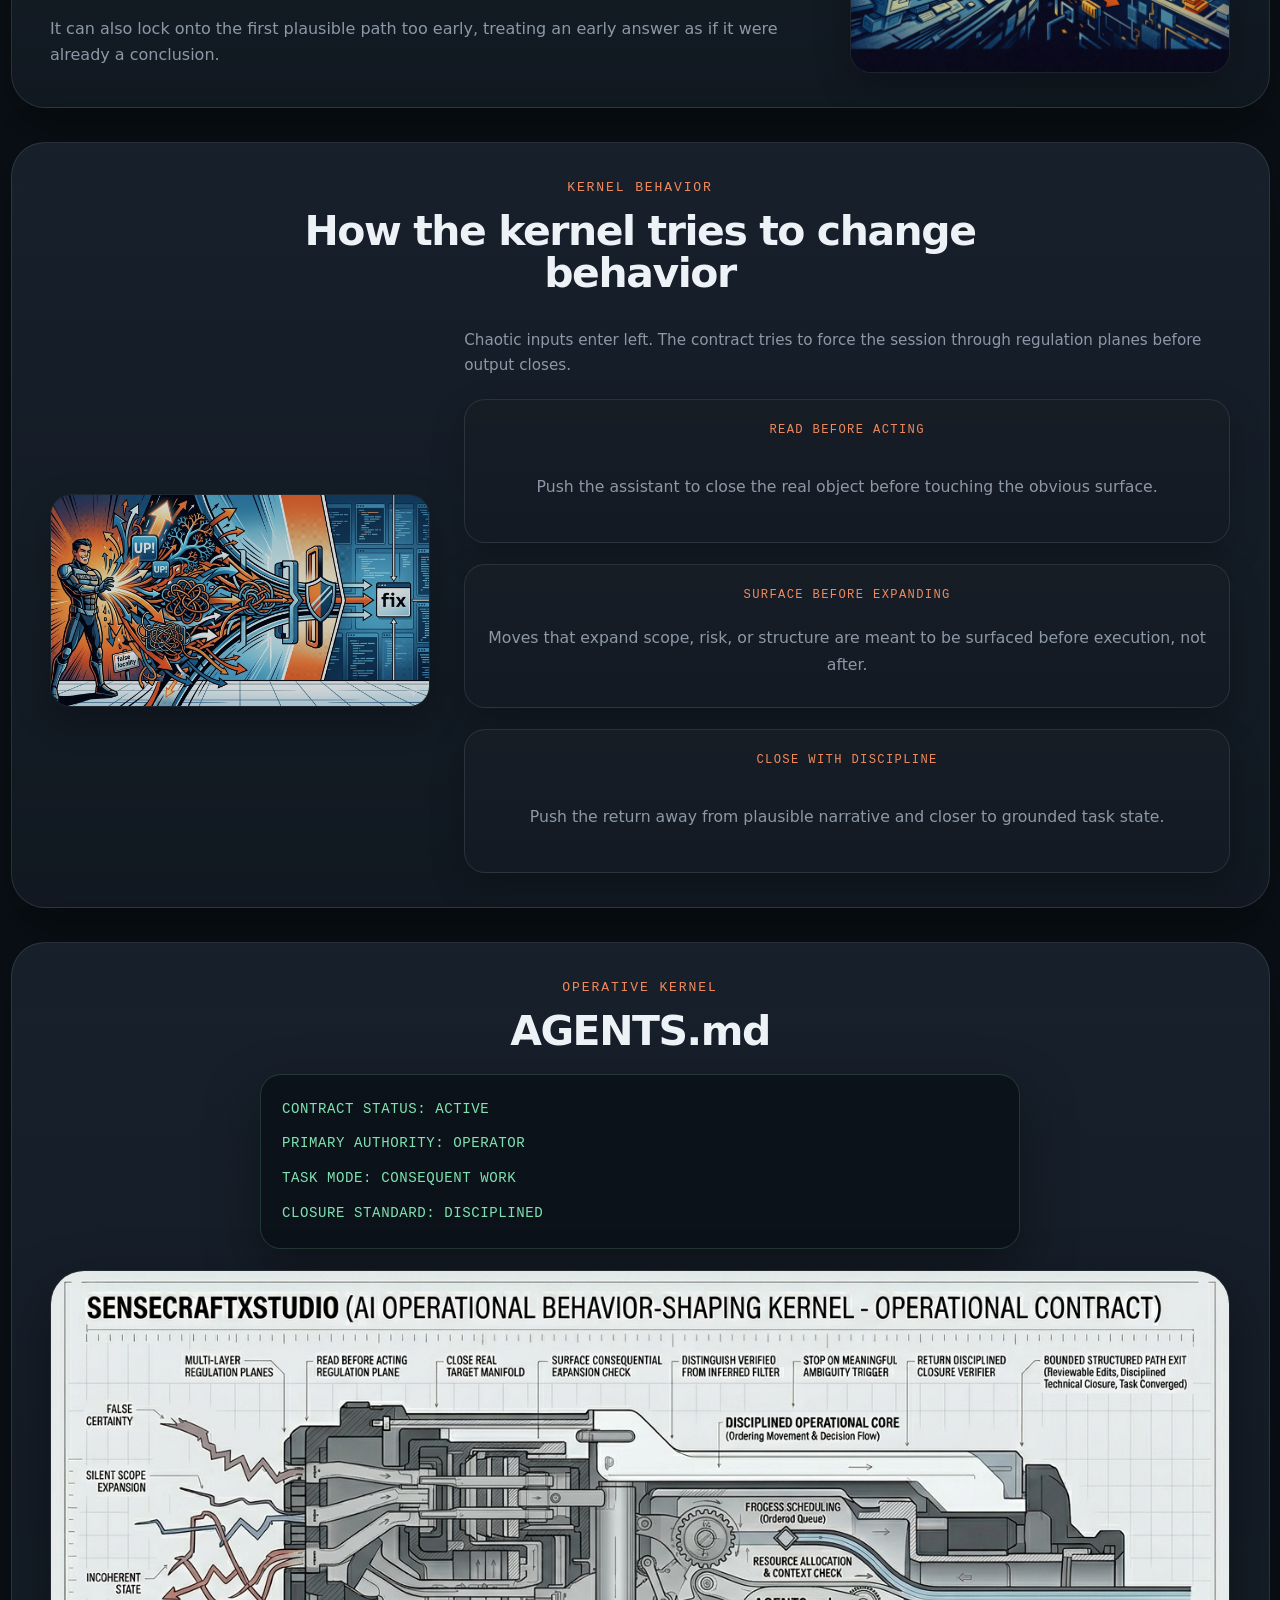
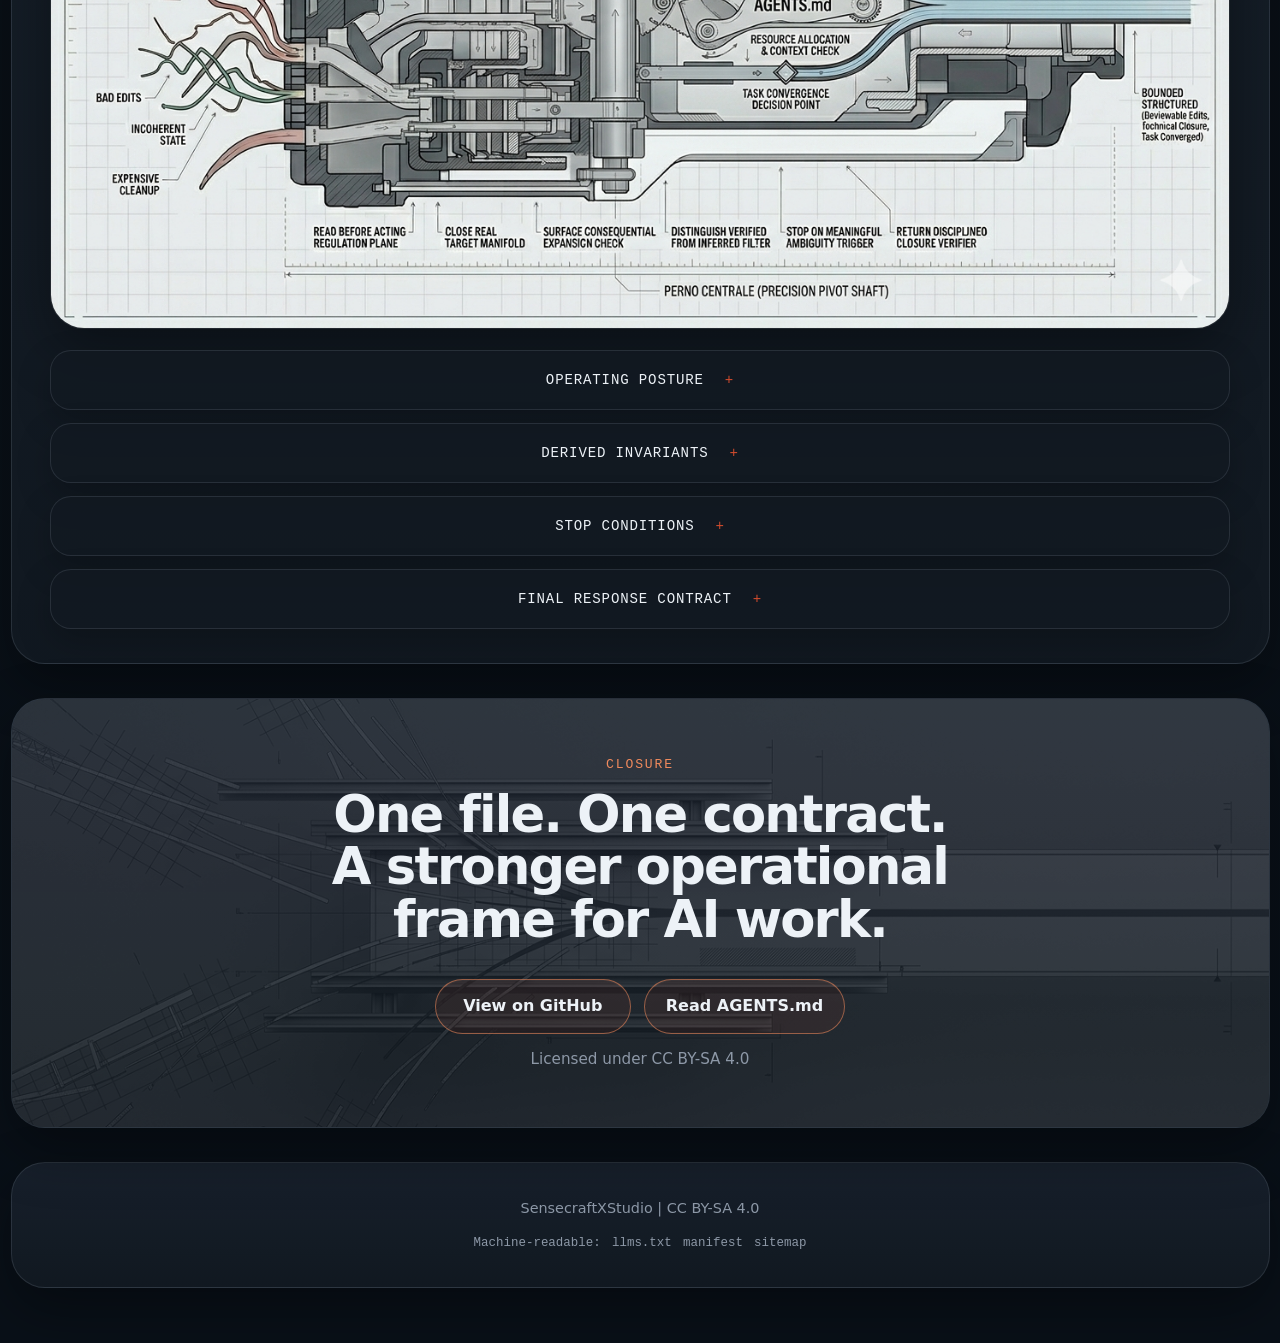
==== commit 99645c86: "Rebalance artistic engine visuals" ====
--- a/index.html
+++ b/index.html
@@ -87,13 +87,9 @@
       --body: system-ui, -apple-system, BlinkMacSystemFont, "Segoe UI", sans-serif;
     }
 
-    * {
-      box-sizing: border-box;
-    }
-
-    html {
-      scroll-behavior: smooth;
-    }
+    * { box-sizing: border-box; }
+
+    html { scroll-behavior: smooth; }
 
     body {
       margin: 0;
@@ -106,10 +102,7 @@
       line-height: 1.62;
     }
 
-    a {
-      color: inherit;
-      text-decoration: none;
-    }
+    a { color: inherit; text-decoration: none; }
 
     img {
       display: block;
@@ -117,14 +110,7 @@
       height: auto;
     }
 
-    p,
-    h1,
-    h2,
-    h3,
-    ul,
-    figure {
-      margin: 0;
-    }
+    p, h1, h2, h3, ul, figure { margin: 0; }
 
     code {
       font-family: var(--mono);
@@ -169,9 +155,7 @@
     }
 
     .section,
-    .cta-section {
-      padding: var(--s3);
-    }
+    .cta-section { padding: var(--s3); }
 
     .hero {
       display: grid;
@@ -212,9 +196,7 @@
     .card-label,
     .accordion-trigger,
     .hud-readout,
-    .machine-links {
-      font-family: var(--mono);
-    }
+    .machine-links { font-family: var(--mono); }
 
     .kicker,
     h2.section-kicker {
@@ -291,8 +273,57 @@
       border: 1px solid var(--border);
     }
 
-    .hud-wrap {
-      margin-top: var(--s2);
+    .hud-wrap { margin-top: var(--s2); }
+
+    .art-copy-pair {
+      display: grid;
+      grid-template-columns: minmax(0, 1.45fr) minmax(260px, 0.72fr);
+      gap: var(--s3);
+      align-items: center;
+      width: min(100%, 1180px);
+      margin: var(--s3) auto 0;
+    }
+
+    .art-copy-pair.reverse {
+      grid-template-columns: minmax(260px, 0.72fr) minmax(0, 1.45fr);
+    }
+
+    .art-copy-pair.reverse .art-visual { order: 1; }
+    .art-copy-pair.reverse .art-copy { order: 2; }
+
+    .art-copy {
+      display: grid;
+      gap: var(--s2);
+      width: 100%;
+      margin: 0;
+      color: var(--text-muted);
+      text-align: left;
+    }
+
+    .art-copy p { text-align: left; }
+
+    .art-copy .caption {
+      width: 100%;
+      margin: 0;
+      text-align: left;
+    }
+
+    .art-copy .grid {
+      margin-top: 0;
+    }
+
+    .art-visual {
+      width: min(100%, 420px);
+      margin: 0 auto;
+      border-radius: var(--s2);
+      opacity: 0.82;
+      box-shadow: 0 13px 34px rgba(0, 0, 0, 0.26);
+    }
+
+    .art-visual img {
+      width: 100%;
+      height: auto;
+      object-fit: contain;
     }
 
     .grid,
@@ -302,9 +333,9 @@
       margin-top: var(--s2);
     }
 
-    .grid {
-      grid-template-columns: repeat(3, minmax(0, 1fr));
-    }
+    .grid { grid-template-columns: repeat(3, minmax(0, 1fr)); }
+
+    .art-copy .grid { grid-template-columns: 1fr; }
 
     .card,
     .step,
@@ -382,9 +413,7 @@
       box-shadow: var(--shadow);
     }
 
-    .hud-line + .hud-line {
-      margin-top: var(--s0);
-    }
+    .hud-line + .hud-line { margin-top: var(--s0); }
 
     .accordion {
       display: grid;
@@ -416,9 +445,7 @@
       text-transform: uppercase;
     }
 
-    .accordion-trigger span:last-child {
-      color: var(--accent);
-    }
+    .accordion-trigger span:last-child { color: var(--accent); }
 
     .accordion-panel {
       max-height: 0;
@@ -427,9 +454,7 @@
       transition: max-height 0.2s ease, opacity 0.2s ease;
     }
 
-    .accordion-item[data-open="true"] .accordion-panel {
-      opacity: 1;
-    }
+    .accordion-item[data-open="true"] .accordion-panel { opacity: 1; }
 
     .accordion-content {
       display: grid;
@@ -514,8 +539,26 @@
     }
 
     @media (max-width: 980px) {
-      .grid {
+      .grid,
+      .art-copy .grid,
+      .art-copy-pair,
+      .art-copy-pair.reverse {
         grid-template-columns: 1fr;
+      }
+
+      .art-copy-pair.reverse .art-visual,
+      .art-copy-pair.reverse .art-copy {
+        order: initial;
+      }
+
+      .art-copy,
+      .art-copy p,
+      .art-copy .caption {
+        text-align: center;
+      }
+
+      .art-visual {
+        width: min(100%, 520px);
       }
 
       .section,
@@ -530,9 +573,7 @@
         text-align: center;
       }
 
-      .step p:not(.step-index) {
-        text-align: center;
-      }
+      .step p:not(.step-index) { text-align: center; }
     }
 
     @media (max-width: 640px) {
@@ -546,9 +587,7 @@
       }
 
       .button-row,
-      .button {
-        width: 100%;
-      }
+      .button { width: 100%; }
 
       .accordion-trigger {
         align-items: center;
@@ -609,14 +648,16 @@
           <p class="kicker">Failure mode</p>
           <h2>What goes wrong without it</h2>
         </div>
-        <div class="feature-image-wrap problem-visual">
-          <img class="feature-image" src="./assets/engine-chaotic.png" alt="Chaotic systems view" loading="lazy">
-        </div>
-        <div class="compact-text centered">
-          <p>Without a governing contract, a typical AI session drifts in familiar ways.</p>
-          <p>The assistant recommends before it has really closed the target. It edits before reading enough surrounding context. It treats a file-level change as if it had no downstream consequence.</p>
-          <p>It keeps trying local fixes on a state that is already incoherent. It reports progress that sounds cleaner than the underlying reality.</p>
-          <p>It can also lock onto the first plausible path too early, treating an early answer as if it were already a conclusion.</p>
+        <div class="art-copy-pair">
+          <div class="compact-text art-copy">
+            <p>Without a governing contract, a typical AI session drifts in familiar ways.</p>
+            <p>The assistant recommends before it has really closed the target. It edits before reading enough surrounding context. It treats a file-level change as if it had no downstream consequence.</p>
+            <p>It keeps trying local fixes on a state that is already incoherent. It reports progress that sounds cleaner than the underlying reality.</p>
+            <p>It can also lock onto the first plausible path too early, treating an early answer as if it were already a conclusion.</p>
+          </div>
+          <figure class="feature-image-wrap problem-visual art-visual">
+            <img class="feature-image" src="./assets/engine-chaotic.png" alt="Chaotic systems view" loading="lazy">
+          </figure>
         </div>
       </section>
 
@@ -625,23 +666,27 @@
           <p class="kicker">Kernel behavior</p>
           <h2>How the kernel tries to change behavior</h2>
         </div>
-        <div class="feature-image-wrap process-visual">
-          <img class="feature-image" src="./assets/engine-full.png" alt="Engine regulation diagram" loading="lazy">
-        </div>
-        <p class="caption">Chaotic inputs enter left. The contract tries to force the session through regulation planes before output closes.</p>
-        <div class="grid">
-          <article class="card">
-            <span class="card-label">Read Before Acting</span>
-            <p>Push the assistant to close the real object before touching the obvious surface.</p>
-          </article>
-          <article class="card">
-            <span class="card-label">Surface Before Expanding</span>
-            <p>Moves that expand scope, risk, or structure are meant to be surfaced before execution, not after.</p>
-          </article>
-          <article class="card">
-            <span class="card-label">Close With Discipline</span>
-            <p>Push the return away from plausible narrative and closer to grounded task state.</p>
-          </article>
+        <div class="art-copy-pair reverse">
+          <figure class="feature-image-wrap process-visual art-visual">
+            <img class="feature-image" src="./assets/engine-full.png" alt="Engine regulation diagram" loading="lazy">
+          </figure>
+          <div class="art-copy">
+            <p class="caption">Chaotic inputs enter left. The contract tries to force the session through regulation planes before output closes.</p>
+            <div class="grid">
+              <article class="card">
+                <span class="card-label">Read Before Acting</span>
+                <p>Push the assistant to close the real object before touching the obvious surface.</p>
+              </article>
+              <article class="card">
+                <span class="card-label">Surface Before Expanding</span>
+                <p>Moves that expand scope, risk, or structure are meant to be surfaced before execution, not after.</p>
+              </article>
+              <article class="card">
+                <span class="card-label">Close With Discipline</span>
+                <p>Push the return away from plausible narrative and closer to grounded task state.</p>
+              </article>
+            </div>
+          </div>
         </div>
       </section>
 
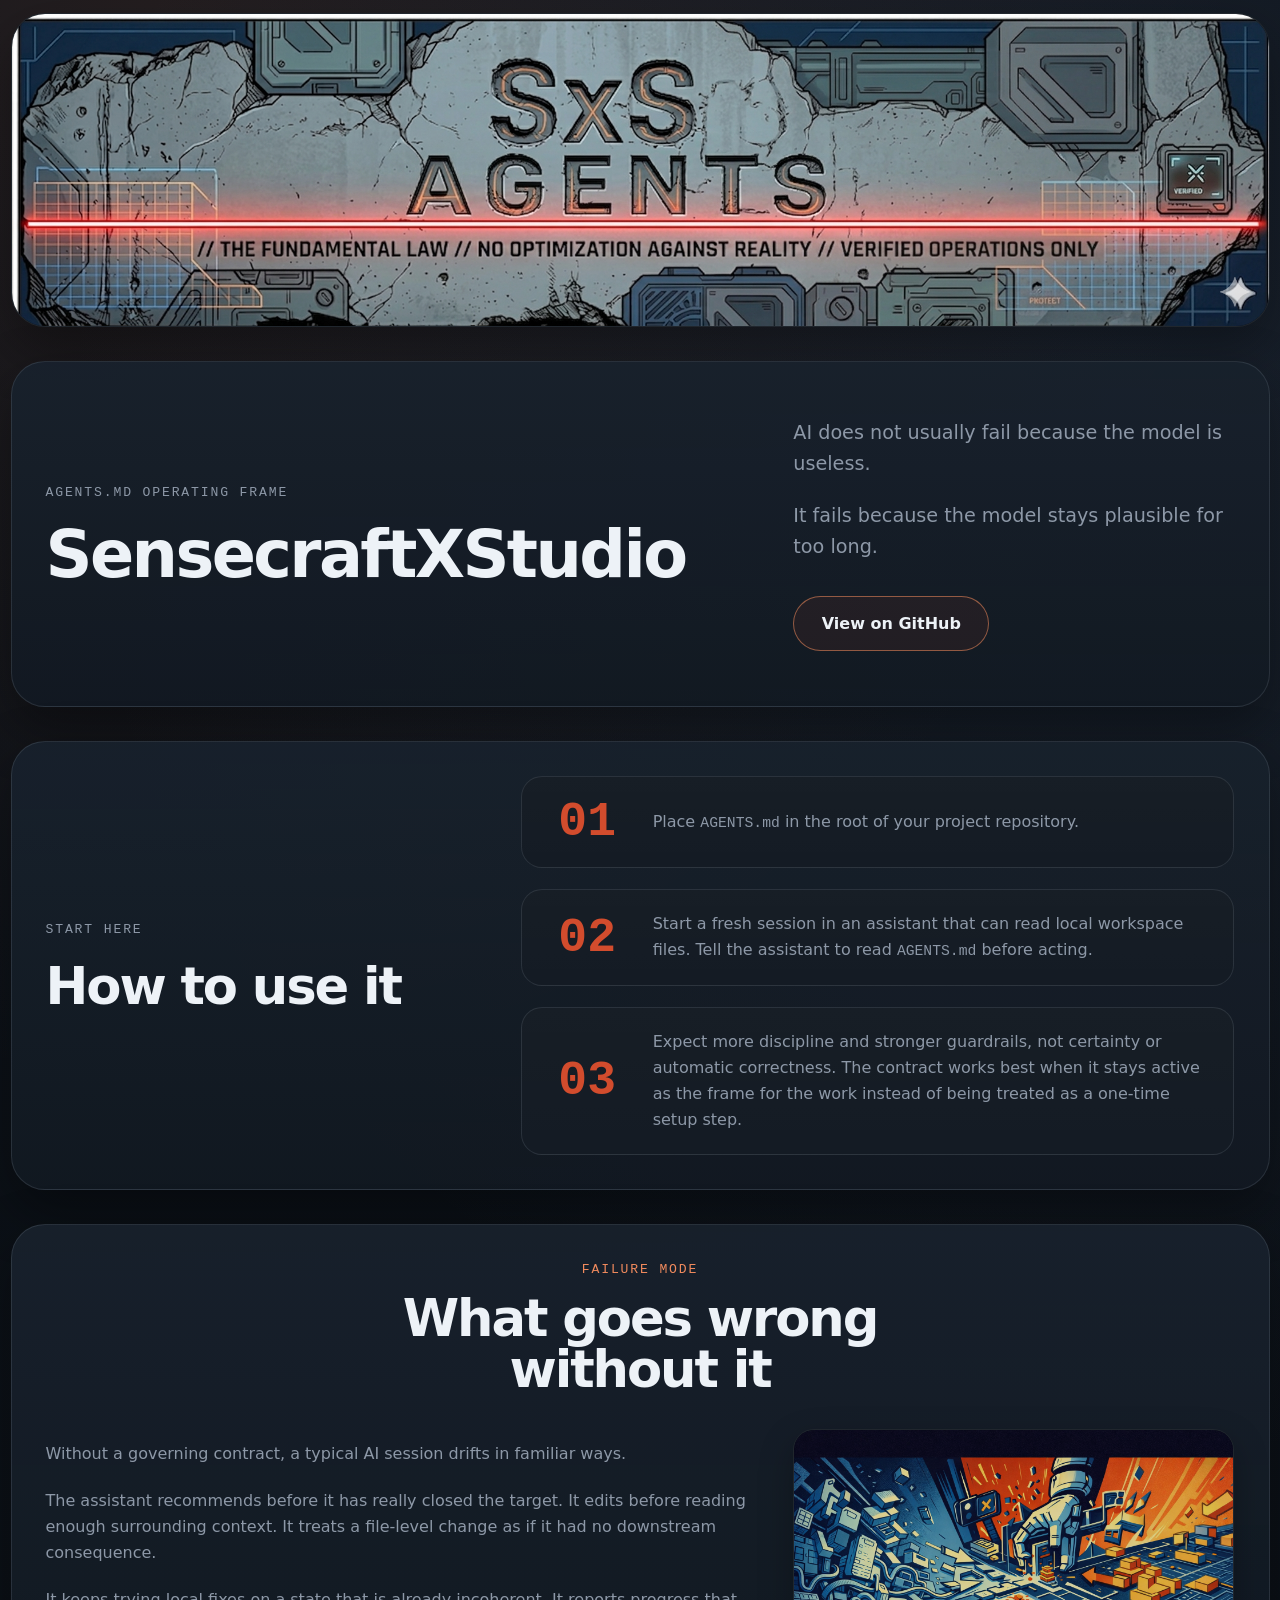
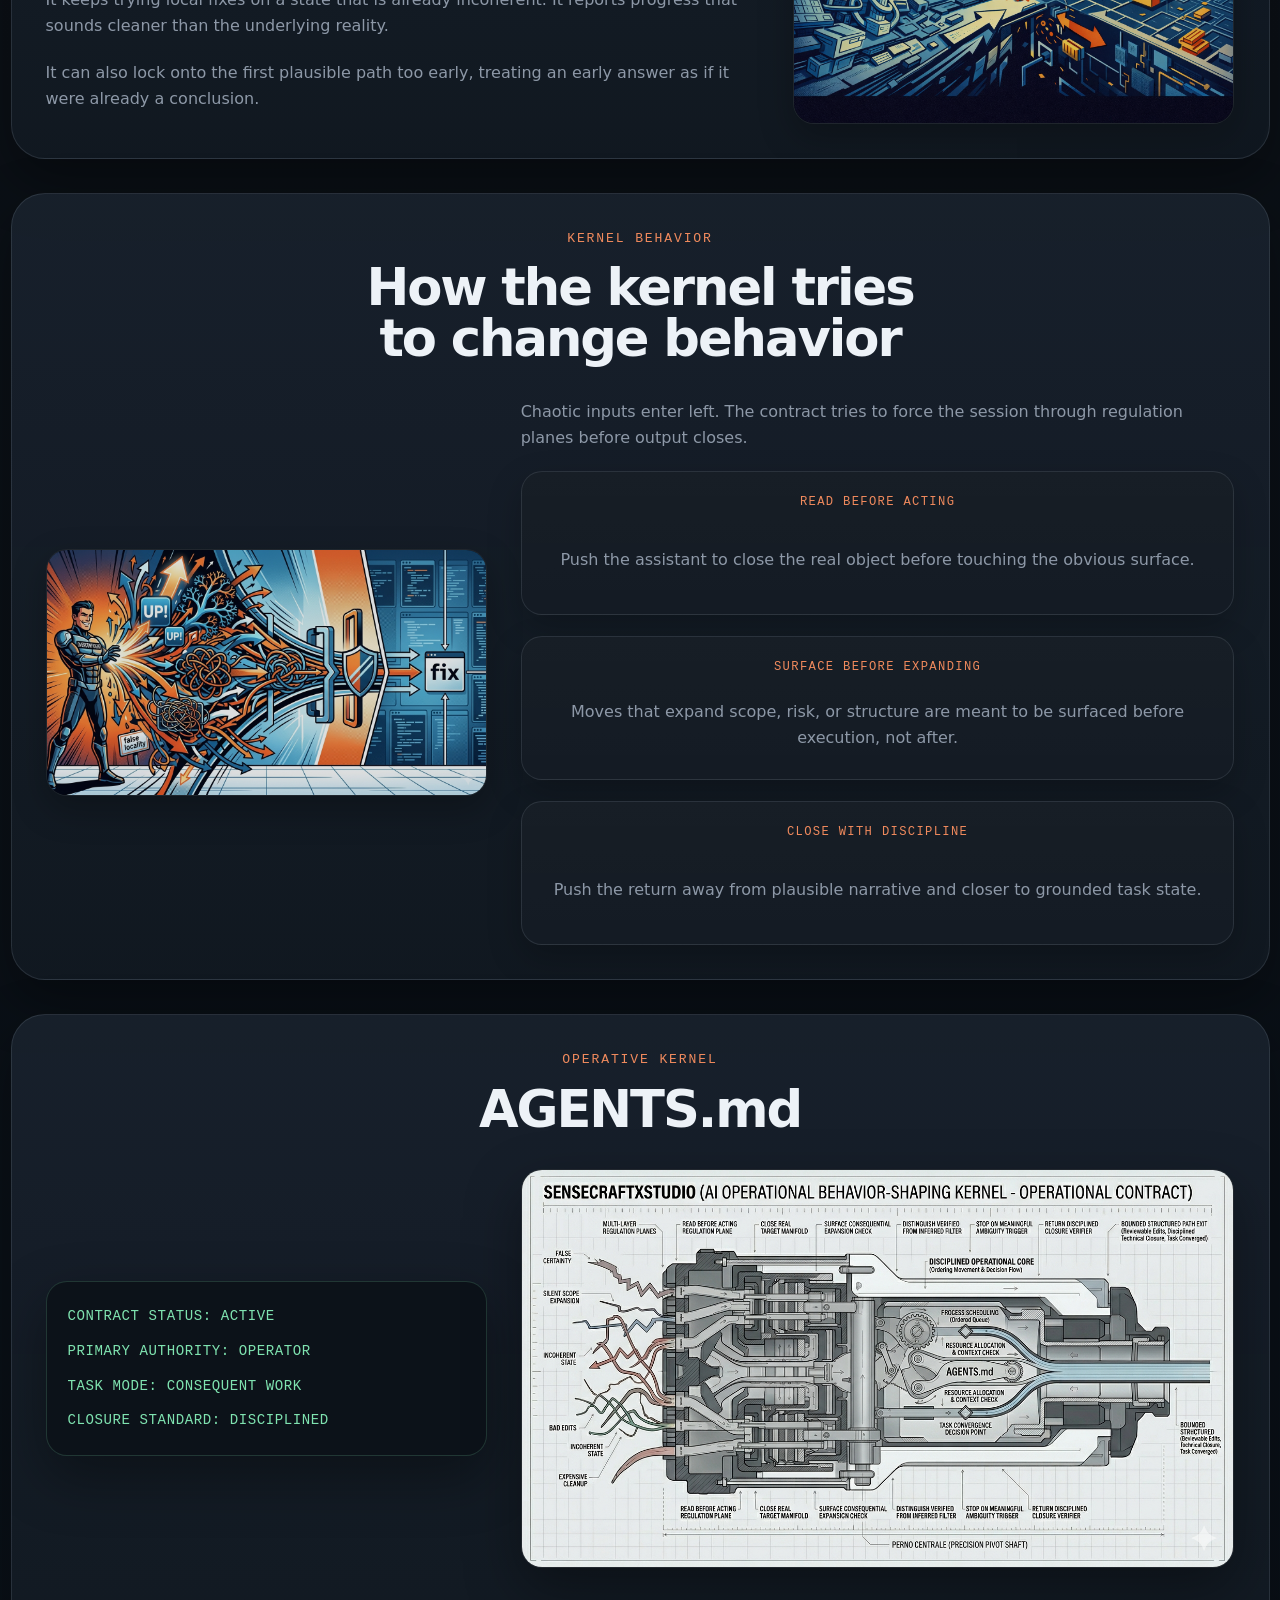
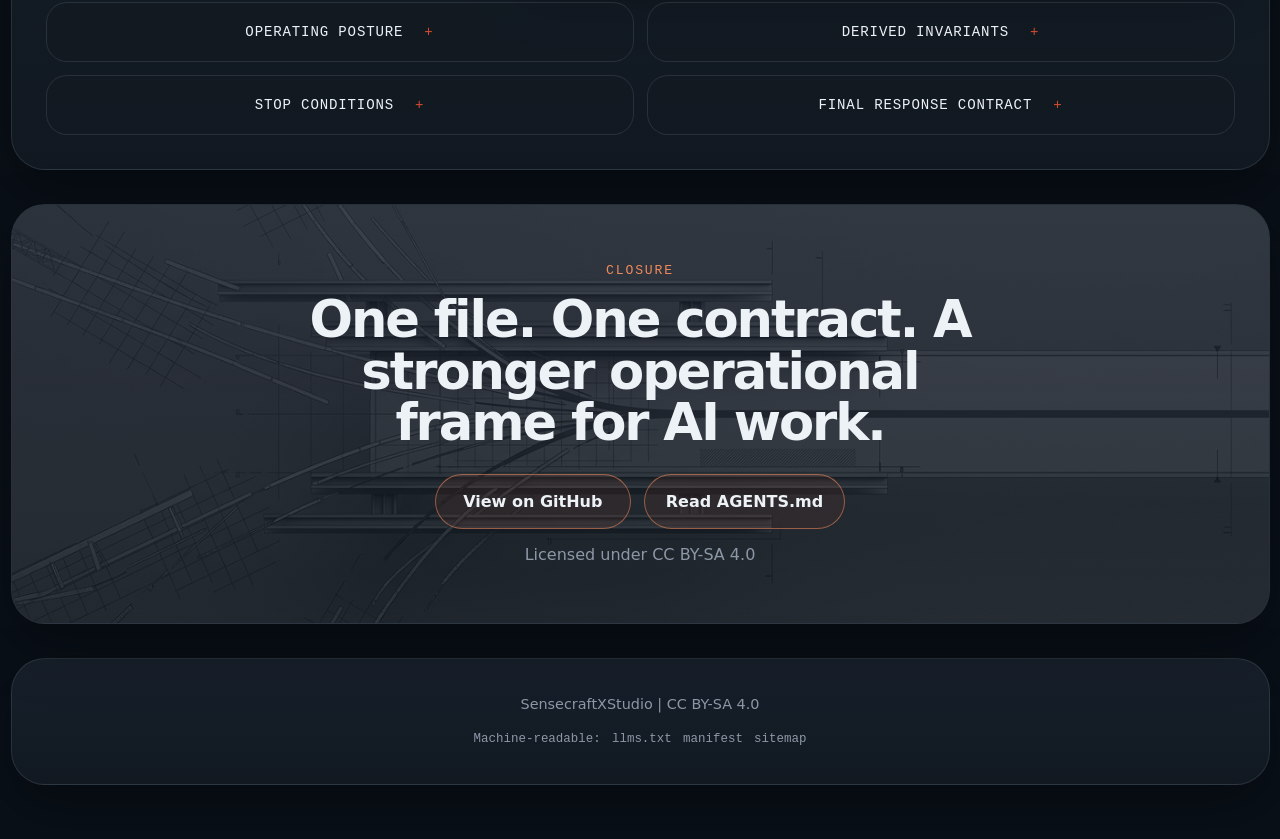
==== commit b34c89b3: "golden html to html" ====
--- a/index.html
+++ b/index.html
@@ -29,798 +29,44 @@
     "runtimePlatform": "AI-assisted technical workspaces using AGENTS.md",
     "applicationCategory": "DeveloperApplication",
     "isAccessibleForFree": true,
-    "author": {
-      "@type": "Person",
-      "name": "XxYouDeaDPunKxX",
-      "url": "https://github.com/XxYouDeaDPunKxX"
-    },
-    "about": [
-      "AI-assisted technical work",
-      "AGENTS.md",
-      "agent behavior contract",
-      "bounded AI behavior",
-      "grounded closure",
-      "plausible drift"
-    ],
-    "keywords": [
-      "AI-assisted technical work",
-      "AGENTS.md",
-      "working frame",
-      "operational contract",
-      "technical review",
-      "workspace analysis",
-      "bounded AI behavior",
-      "grounded closure",
-      "SensecraftXStudio",
-      "agent behavior contract",
-      "plausible drift",
-      "task-state closure"
-    ]
+    "author": {"@type": "Person", "name": "XxYouDeaDPunKxX", "url": "https://github.com/XxYouDeaDPunKxX"},
+    "about": ["AI-assisted technical work", "AGENTS.md", "agent behavior contract", "bounded AI behavior", "grounded closure", "plausible drift"],
+    "keywords": ["AI-assisted technical work", "AGENTS.md", "working frame", "operational contract", "technical review", "workspace analysis", "bounded AI behavior", "grounded closure", "SensecraftXStudio", "agent behavior contract", "plausible drift", "task-state closure"]
   }
   </script>
   <link rel="icon" href="./favicon-32x32.png" sizes="32x32" type="image/png">
   <link rel="icon" href="./favicon.svg" type="image/svg+xml">
   <link rel="apple-touch-icon" href="./apple-touch-icon.png">
   <style>
-    :root {
-      --bg: #0b1016;
-      --surface: #121922;
-      --surface-2: #18212c;
-      --accent: #d24c2d;
-      --accent-soft: #f08a5d;
-      --text: #edf2f7;
-      --text-muted: #8d98a7;
-      --border: rgba(173, 188, 204, 0.14);
-      --terminal: #7fe3b0;
-      --shadow: 0 21px 55px rgba(0, 0, 0, 0.35);
-      --max: 1680px;
-      --measure: 55ch;
-      --measure-wide: 89ch;
-      --s0: 8px;
-      --s1: 13px;
-      --s2: 21px;
-      --s3: 34px;
-      --s4: 55px;
-      --s5: 89px;
-      --s6: 144px;
-      --mono: ui-monospace, "JetBrains Mono", "SFMono-Regular", Menlo, Consolas, monospace;
-      --body: system-ui, -apple-system, BlinkMacSystemFont, "Segoe UI", sans-serif;
-    }
-
-    * { box-sizing: border-box; }
-
-    html { scroll-behavior: smooth; }
-
-    body {
-      margin: 0;
-      background:
-        radial-gradient(circle at top left, rgba(240, 138, 93, 0.08), transparent 28%),
-        radial-gradient(circle at top right, rgba(114, 145, 191, 0.12), transparent 32%),
-        linear-gradient(180deg, #0d1219 0%, var(--bg) 32%, #091018 100%);
-      color: var(--text);
-      font-family: var(--body);
-      line-height: 1.62;
-    }
-
-    a { color: inherit; text-decoration: none; }
-
-    img {
-      display: block;
-      max-width: 100%;
-      height: auto;
-    }
-
-    p, h1, h2, h3, ul, figure { margin: 0; }
-
-    code {
-      font-family: var(--mono);
-      font-size: 0.92em;
-    }
-
-    .page-shell {
-      width: min(var(--max), calc(100% - var(--s2)));
-      margin: 0 auto;
-      padding: var(--s1) 0 var(--s4);
-    }
-
-    .hero-full,
-    .section,
-    .cta-section,
-    .site-footer {
-      border: 1px solid var(--border);
-      border-radius: var(--s3);
-      background: linear-gradient(180deg, rgba(24, 33, 44, 0.96), rgba(18, 25, 34, 0.92));
-      box-shadow: var(--shadow);
-      overflow: hidden;
-    }
-
-    .hero-full {
-      background: #090e14;
-      line-height: 0;
-    }
-
-    .hero-full img,
-    .feature-image,
-    .hud-image {
-      width: 100%;
-      height: auto;
-      object-fit: contain;
-      border-radius: 0;
-    }
-
-    .page {
-      display: grid;
-      gap: var(--s3);
-      padding-top: var(--s3);
-    }
-
-    .section,
-    .cta-section { padding: var(--s3); }
-
-    .hero {
-      display: grid;
-      grid-template-columns: minmax(0, 1fr);
-      justify-items: center;
-      text-align: center;
-    }
-
-    .hero-copy,
-    .section-head,
-    .cta-inner {
-      display: grid;
-      justify-items: center;
-      text-align: center;
-      gap: var(--s1);
-      width: min(100%, var(--measure-wide));
-      margin: 0 auto;
-    }
-
-    h1 {
-      max-width: 12ch;
-      font-size: clamp(2.6rem, 6vw, 5.2rem);
-      line-height: 0.94;
-      letter-spacing: -0.045em;
-      font-weight: 780;
-    }
-
-    h2 {
-      max-width: 24ch;
-      font-size: clamp(1.55rem, 3.2vw, 3rem);
-      line-height: 1.02;
-      letter-spacing: -0.035em;
-      font-weight: 760;
-      text-align: center;
-    }
-
-    .kicker,
-    .card-label,
-    .accordion-trigger,
-    .hud-readout,
-    .machine-links { font-family: var(--mono); }
-
-    .kicker,
-    h2.section-kicker {
-      color: var(--accent-soft);
-      font-family: var(--mono);
-      font-size: 0.82rem;
-      letter-spacing: 0.14em;
-      text-transform: uppercase;
-      font-weight: 500;
-    }
-
-    .lede {
-      max-width: var(--measure);
-      color: rgba(237, 242, 247, 0.92);
-      font-size: clamp(1.03rem, 1.6vw, 1.24rem);
-      line-height: 1.62;
-    }
-
-    .button-row {
-      display: flex;
-      flex-wrap: wrap;
-      gap: var(--s1);
-      justify-content: center;
-      margin-top: var(--s2);
-    }
-
-    .button {
-      display: inline-flex;
-      align-items: center;
-      justify-content: center;
-      min-height: var(--s4);
-      min-width: 196px;
-      padding: var(--s1) var(--s2);
-      border: 1px solid rgba(240, 138, 93, 0.55);
-      border-radius: 999px;
-      background: rgba(210, 76, 45, 0.08);
-      color: var(--text);
-      font-weight: 700;
-      box-shadow: inset 0 1px 0 rgba(255, 255, 255, 0.04);
-      transition: background-color 0.2s ease, color 0.2s ease, transform 0.2s ease, border-color 0.2s ease;
-    }
-
-    .button:hover,
-    .button:focus-visible {
-      background: var(--accent);
-      color: #fff;
-      border-color: var(--accent);
-      transform: translateY(-1px);
-    }
-
-    .compact-text,
-    .caption {
-      display: grid;
-      gap: var(--s1);
-      width: min(100%, var(--measure-wide));
-      margin: var(--s2) auto 0;
-      color: var(--text-muted);
-      text-align: center;
-    }
-
-    .caption {
-      width: min(100%, var(--measure));
-      font-size: 0.95rem;
-    }
-
-    .feature-image-wrap,
-    .hud-wrap {
-      width: min(100%, 1180px);
-      margin: var(--s2) auto 0;
-      overflow: hidden;
-      border-radius: var(--s3);
-      background: #0a0f15;
-      box-shadow: var(--shadow);
-      border: 1px solid var(--border);
-    }
-
-    .hud-wrap { margin-top: var(--s2); }
-
-    .art-copy-pair {
-      display: grid;
-      grid-template-columns: minmax(0, 1.45fr) minmax(260px, 0.72fr);
-      gap: var(--s3);
-      align-items: center;
-      width: min(100%, 1180px);
-      margin: var(--s3) auto 0;
-    }
-
-    .art-copy-pair.reverse {
-      grid-template-columns: minmax(260px, 0.72fr) minmax(0, 1.45fr);
-    }
-
-    .art-copy-pair.reverse .art-visual { order: 1; }
-    .art-copy-pair.reverse .art-copy { order: 2; }
-
-    .art-copy {
-      display: grid;
-      gap: var(--s2);
-      width: 100%;
-      margin: 0;
-      color: var(--text-muted);
-      text-align: left;
-    }
-
-    .art-copy p { text-align: left; }
-
-    .art-copy .caption {
-      width: 100%;
-      margin: 0;
-      text-align: left;
-    }
-
-    .art-copy .grid {
-      margin-top: 0;
-    }
-
-    .art-visual {
-      width: min(100%, 420px);
-      margin: 0 auto;
-      border-radius: var(--s2);
-      opacity: 0.82;
-      box-shadow: 0 13px 34px rgba(0, 0, 0, 0.26);
-    }
-
-    .art-visual img {
-      width: 100%;
-      height: auto;
-      object-fit: contain;
-    }
-
-    .grid,
-    .steps {
-      display: grid;
-      gap: var(--s2);
-      margin-top: var(--s2);
-    }
-
-    .grid { grid-template-columns: repeat(3, minmax(0, 1fr)); }
-
-    .art-copy .grid { grid-template-columns: 1fr; }
-
-    .card,
-    .step,
-    .accordion-item {
-      border: 1px solid var(--border);
-      background: linear-gradient(180deg, rgba(255, 255, 255, 0.015), rgba(255, 255, 255, 0.005)), var(--surface);
-      border-radius: var(--s2);
-      box-shadow: 0 13px 34px rgba(0, 0, 0, 0.22);
-    }
-
-    .card {
-      display: grid;
-      gap: var(--s1);
-      justify-items: center;
-      text-align: center;
-      min-height: var(--s6);
-      padding: var(--s2);
-    }
-
-    .card-label {
-      display: block;
-      color: var(--accent-soft);
-      text-transform: uppercase;
-      letter-spacing: 0.11em;
-      font-size: 0.76rem;
-      text-align: center;
-    }
-
-    .card p {
-      color: var(--text-muted);
-      font-size: 0.98rem;
-      line-height: 1.7;
-      text-align: center;
-    }
-
-    .steps {
-      width: min(100%, 1180px);
-      margin-left: auto;
-      margin-right: auto;
-    }
-
-    .step {
-      display: grid;
-      grid-template-columns: 89px minmax(0, 1fr);
-      gap: var(--s2);
-      align-items: center;
-      padding: var(--s2);
-    }
-
-    .step-index {
-      color: var(--accent);
-      font-family: var(--mono);
-      font-size: clamp(2.3rem, 4vw, 3rem);
-      font-weight: 800;
-      line-height: 1;
-      text-align: center;
-    }
-
-    .step p:not(.step-index) {
-      color: var(--text-muted);
-      text-align: left;
-    }
-
-    .hud-readout {
-      width: min(100%, 760px);
-      margin: var(--s2) auto 0;
-      padding: var(--s2);
-      border: 1px solid rgba(127, 227, 176, 0.18);
-      background: rgba(12, 18, 24, 0.92);
-      color: var(--terminal);
-      font-size: 0.88rem;
-      line-height: 1.9;
-      letter-spacing: 0.04em;
-      border-radius: var(--s2);
-      box-shadow: var(--shadow);
-    }
-
-    .hud-line + .hud-line { margin-top: var(--s0); }
-
-    .accordion {
-      display: grid;
-      gap: var(--s1);
-      width: min(100%, 1180px);
-      margin: var(--s2) auto 0;
-    }
-
-    .accordion-item {
-      overflow: hidden;
-      background: rgba(18, 25, 34, 0.72);
-    }
-
-    .accordion-trigger {
-      width: 100%;
-      display: flex;
-      align-items: center;
-      justify-content: center;
-      gap: var(--s2);
-      min-height: var(--s4);
-      padding: var(--s2);
-      border: 0;
-      background: transparent;
-      color: var(--text);
-      cursor: pointer;
-      text-align: center;
-      font-size: 0.88rem;
-      letter-spacing: 0.06em;
-      text-transform: uppercase;
-    }
-
-    .accordion-trigger span:last-child { color: var(--accent); }
-
-    .accordion-panel {
-      max-height: 0;
-      overflow: hidden;
-      opacity: 0;
-      transition: max-height 0.2s ease, opacity 0.2s ease;
-    }
-
-    .accordion-item[data-open="true"] .accordion-panel { opacity: 1; }
-
-    .accordion-content {
-      display: grid;
-      gap: var(--s1);
-      padding: 0 var(--s2) var(--s2);
-      color: var(--text-muted);
-      font-size: 0.95rem;
-    }
-
-    .accordion-content ul {
-      margin: 0;
-      padding-left: var(--s2);
-    }
-
-    .inline-link {
-      color: var(--text);
-      text-decoration: underline;
-      text-decoration-color: var(--accent);
-      text-underline-offset: 3px;
-    }
-
-    .cta-section {
-      position: relative;
-      padding: var(--s4) var(--s3);
-    }
-
-    .cta-section::before {
-      content: "";
-      position: absolute;
-      inset: 0;
-      background: url("./assets/blueprint.png") center/cover no-repeat;
-      opacity: 0.18;
-      pointer-events: none;
-    }
-
-    .cta-inner {
-      position: relative;
-      z-index: 1;
-    }
-
-    .cta-title {
-      max-width: 18ch;
-      font-size: clamp(2rem, 4vw, 3.4rem);
-      color: var(--text);
-    }
-
-    .license-line {
-      color: var(--text-muted);
-      font-size: 0.95rem;
-    }
-
-    .site-footer {
-      display: grid;
-      justify-items: center;
-      gap: var(--s1);
-      margin-top: var(--s3);
-      padding: var(--s3);
-      color: var(--text-muted);
-      text-align: center;
-      font-size: 0.9rem;
-    }
-
-    .machine-links {
-      display: flex;
-      flex-wrap: wrap;
-      justify-content: center;
-      gap: 0.45rem 0.7rem;
-      color: var(--text-muted);
-      font-size: 0.78rem;
-    }
-
-    .machine-links a {
-      color: inherit;
-      text-decoration: none;
-    }
-
-    .machine-links a:hover,
-    .machine-links a:focus-visible {
-      color: var(--text);
-      text-decoration: underline;
-      text-underline-offset: 0.2em;
-    }
-
-    @media (max-width: 980px) {
-      .grid,
-      .art-copy .grid,
-      .art-copy-pair,
-      .art-copy-pair.reverse {
-        grid-template-columns: 1fr;
-      }
-
-      .art-copy-pair.reverse .art-visual,
-      .art-copy-pair.reverse .art-copy {
-        order: initial;
-      }
-
-      .art-copy,
-      .art-copy p,
-      .art-copy .caption {
-        text-align: center;
-      }
-
-      .art-visual {
-        width: min(100%, 520px);
-      }
-
-      .section,
-      .cta-section,
-      .site-footer {
-        padding: var(--s2);
-      }
-
-      .step {
-        grid-template-columns: 1fr;
-        justify-items: center;
-        text-align: center;
-      }
-
-      .step p:not(.step-index) { text-align: center; }
-    }
-
-    @media (max-width: 640px) {
-      .page-shell {
-        width: min(100%, calc(100% - var(--s1)));
-      }
-
-      .page {
-        gap: var(--s2);
-        padding-top: var(--s2);
-      }
-
-      .button-row,
-      .button { width: 100%; }
-
-      .accordion-trigger {
-        align-items: center;
-        justify-content: space-between;
-        text-align: left;
-      }
-    }
+    :root{--bg:#0b1016;--surface:#121922;--accent:#d24c2d;--accent-soft:#f08a5d;--text:#edf2f7;--muted:#8d98a7;--border:rgba(173,188,204,.14);--terminal:#7fe3b0;--shadow:0 21px 55px rgba(0,0,0,.35);--max:1680px;--measure:55ch;--wide:89ch;--s0:8px;--s1:13px;--s2:21px;--s3:34px;--s4:55px;--s5:89px;--s6:144px;--mono:ui-monospace,"JetBrains Mono","SFMono-Regular",Menlo,Consolas,monospace;--body:system-ui,-apple-system,BlinkMacSystemFont,"Segoe UI",sans-serif}
+    *{box-sizing:border-box}html{scroll-behavior:smooth}body{margin:0;background:radial-gradient(circle at 12% 0%,rgba(240,138,93,.10),transparent 26%),radial-gradient(circle at 88% 10%,rgba(114,145,191,.12),transparent 28%),linear-gradient(180deg,#0d1219 0%,var(--bg) 42%,#091018 100%);color:var(--text);font-family:var(--body);line-height:1.62}a{color:inherit;text-decoration:none}img{display:block;max-width:100%;height:auto}p,h1,h2,h3,ul,figure{margin:0}code{font-family:var(--mono);font-size:.92em}
+    .shell{width:min(var(--max),calc(100% - var(--s2)));margin:0 auto;padding:var(--s1) 0 var(--s4)}.flow{display:grid;gap:var(--s3);padding-top:var(--s3)}.frame{border:1px solid var(--border);border-radius:var(--s3);background:linear-gradient(180deg,rgba(24,33,44,.96),rgba(18,25,34,.92));box-shadow:var(--shadow);overflow:hidden}.pad{padding:var(--s3)}.pad-large{padding:var(--s4) var(--s3)}
+    .hero-banner{line-height:0;background:#090e14}.hero-banner img{width:100%;height:auto;object-fit:contain}.phi{display:grid;gap:var(--s3);align-items:center}.phi-right{grid-template-columns:minmax(0,1.618fr) minmax(280px,1fr)}.phi-left{grid-template-columns:minmax(280px,1fr) minmax(0,1.618fr)}.phi-hero{grid-template-columns:minmax(0,1.618fr) minmax(360px,1fr);align-items:center}.hud-grid{grid-template-columns:minmax(280px,1fr) minmax(0,1.618fr)}
+    .center{display:grid;justify-items:center;text-align:center;gap:var(--s1);margin-inline:auto}.section-head{max-width:var(--wide);margin:0 auto var(--s3)}.copy{display:grid;gap:var(--s2);max-width:var(--measure)}.copy.wide{max-width:var(--wide)}.hero-title{max-width:none;min-width:0}.hero-side{max-width:var(--measure);justify-self:start}.kicker,.card-label,.accordion-trigger,.hud-readout,.machine-links{font-family:var(--mono)}.kicker{color:var(--accent-soft);font-size:.82rem;letter-spacing:.14em;text-transform:uppercase;font-weight:500}
+    h1,h2,h3{letter-spacing:-.04em}h1{max-width:100%;font-size:clamp(3rem,5.1vw,5.1rem);line-height:.94;font-weight:800;white-space:nowrap}h2{max-width:16ch;font-size:clamp(2rem,4vw,3.55rem);line-height:1;font-weight:780}h3{font-size:clamp(1rem,1.2vw,1.18rem);line-height:1.12}.lede{max-width:var(--measure);color:rgba(237,242,247,.92);font-size:clamp(1.05rem,1.5vw,1.25rem)}.muted,.copy p,.caption,.card p,.step p:not(.step-index),.accordion-content,.license-line{color:var(--muted)}
+    .button-row{display:flex;flex-wrap:wrap;gap:var(--s1);margin-top:var(--s1)}.center .button-row{justify-content:center}.button{display:inline-flex;align-items:center;justify-content:center;min-height:var(--s4);min-width:196px;padding:var(--s1) var(--s2);border:1px solid rgba(240,138,93,.55);border-radius:999px;background:rgba(210,76,45,.08);color:var(--text);font-weight:700}.button:hover,.button:focus-visible{background:var(--accent);border-color:var(--accent);color:#fff}
+    .steps{display:grid;gap:var(--s2)}.step{display:grid;grid-template-columns:var(--s5) minmax(0,1fr);gap:var(--s2);align-items:center;padding:var(--s2);border:1px solid var(--border);border-radius:var(--s2);background:linear-gradient(180deg,rgba(255,255,255,.018),rgba(255,255,255,.006)),var(--surface)}.step-index{color:var(--accent);font-family:var(--mono);font-size:clamp(2.3rem,4vw,3rem);font-weight:800;line-height:1;text-align:center}
+    .art-visual{width:100%;max-width:520px;justify-self:center;border-radius:var(--s2);overflow:hidden;background:#0a0f15;border:1px solid var(--border);opacity:.86;box-shadow:0 13px 34px rgba(0,0,0,.26)}.art-visual img{width:100%;height:auto;object-fit:contain}.cards{display:grid;gap:var(--s2)}.cards.stack{grid-template-columns:1fr}.card{display:grid;gap:var(--s1);justify-items:center;text-align:center;min-height:var(--s6);padding:var(--s2);border:1px solid var(--border);border-radius:var(--s2);background:linear-gradient(180deg,rgba(255,255,255,.018),rgba(255,255,255,.006)),var(--surface);box-shadow:0 13px 34px rgba(0,0,0,.22)}.card-label{color:var(--accent-soft);text-transform:uppercase;letter-spacing:.11em;font-size:.76rem}
+    .hud-readout{padding:var(--s2);border:1px solid rgba(127,227,176,.18);background:rgba(12,18,24,.92);color:var(--terminal);font-size:.88rem;line-height:1.9;letter-spacing:.04em;border-radius:var(--s2);box-shadow:var(--shadow)}.hud-line+.hud-line{margin-top:var(--s0)}.hud-wrap{border-radius:var(--s2);background:#0a0f15;border:1px solid var(--border);overflow:hidden;box-shadow:var(--shadow)}.hud-wrap img{width:100%;height:auto;object-fit:contain}
+    .accordion{display:grid;grid-template-columns:repeat(2,minmax(0,1fr));gap:var(--s1);margin-top:var(--s3)}.accordion-item{overflow:hidden;border:1px solid var(--border);border-radius:var(--s2);background:rgba(18,25,34,.72)}.accordion-trigger{width:100%;display:flex;align-items:center;justify-content:center;gap:var(--s2);min-height:var(--s4);padding:var(--s2);border:0;background:transparent;color:var(--text);cursor:pointer;text-align:center;font-size:.88rem;letter-spacing:.06em;text-transform:uppercase}.accordion-trigger span:last-child{color:var(--accent)}.accordion-panel{max-height:0;overflow:hidden;opacity:0;transition:max-height .2s ease,opacity .2s ease}.accordion-item[data-open="true"] .accordion-panel{opacity:1}.accordion-content{display:grid;gap:var(--s1);padding:0 var(--s2) var(--s2);font-size:.95rem}.accordion-content ul{margin:0;padding-left:var(--s2)}.inline-link{color:var(--text);text-decoration:underline;text-decoration-color:var(--accent);text-underline-offset:3px}
+    .cta-section{position:relative}.cta-section::before{content:"";position:absolute;inset:0;background:url("./assets/blueprint.png") center/cover no-repeat;opacity:.18;pointer-events:none}.cta-inner{position:relative;z-index:1}.cta-title{max-width:19ch}.site-footer{display:grid;justify-items:center;gap:var(--s1);margin-top:var(--s3);padding:var(--s3);color:var(--muted);text-align:center;font-size:.9rem}.machine-links{display:flex;flex-wrap:wrap;justify-content:center;gap:.45rem .7rem;color:var(--muted);font-size:.78rem}.machine-links a:hover,.machine-links a:focus-visible{color:var(--text);text-decoration:underline;text-underline-offset:.2em}
+    @media(max-width:1100px){.phi,.phi-right,.phi-left,.phi-hero,.hud-grid{grid-template-columns:1fr}.copy,.hero-side{max-width:var(--wide);margin-inline:auto;text-align:center;justify-self:center}.copy p{text-align:center}h1{white-space:normal;overflow-wrap:anywhere}.art-visual{max-width:620px}.accordion{grid-template-columns:1fr}}
+    @media(max-width:760px){.shell{width:min(100%,calc(100% - var(--s1)))}.flow{gap:var(--s2);padding-top:var(--s2)}.pad,.pad-large,.site-footer{padding:var(--s2)}.step{grid-template-columns:1fr;justify-items:center;text-align:center}.step p:not(.step-index){text-align:center}.button-row,.button{width:100%}.accordion-trigger{justify-content:space-between;text-align:left}}
   </style>
 </head>
 <body>
-  <div class="page-shell">
-    <header class="hero-full">
-      <img src="./assets/hero-banner.png" alt="SensecraftXStudio" loading="eager">
-    </header>
-
-    <main class="page">
-      <section class="hero section">
-        <div class="hero-copy">
-          <p class="kicker">AGENTS.md operating frame</p>
-          <h1>SensecraftXStudio</h1>
-          <p class="lede">AI does not usually fail because the model is useless.</p>
-          <p class="lede">It fails because the model stays plausible for too long.</p>
-          <div class="button-row">
-            <a class="button" href="https://github.com/XxYouDeaDPunKxX/SensecraftXStudio">View on GitHub</a>
-          </div>
-        </div>
-      </section>
-
-      <section class="section">
-        <div class="section-head">
-          <p class="kicker">Start here</p>
-          <h2>How to use it</h2>
-        </div>
-        <div class="steps">
-          <article class="step">
-            <p class="step-index">01</p>
-            <div>
-              <p>Place <code>AGENTS.md</code> in the root of your project repository.</p>
-            </div>
-          </article>
-          <article class="step">
-            <p class="step-index">02</p>
-            <div>
-              <p>Start a fresh session in an assistant that can read local workspace files. Tell the assistant to read <code>AGENTS.md</code> before acting.</p>
-            </div>
-          </article>
-          <article class="step">
-            <p class="step-index">03</p>
-            <div>
-              <p>Expect more discipline and stronger guardrails, not certainty or automatic correctness. The contract works best when it stays active as the frame for the work instead of being treated as a one-time setup step.</p>
-            </div>
-          </article>
-        </div>
-      </section>
-
-      <section class="section">
-        <div class="section-head">
-          <p class="kicker">Failure mode</p>
-          <h2>What goes wrong without it</h2>
-        </div>
-        <div class="art-copy-pair">
-          <div class="compact-text art-copy">
-            <p>Without a governing contract, a typical AI session drifts in familiar ways.</p>
-            <p>The assistant recommends before it has really closed the target. It edits before reading enough surrounding context. It treats a file-level change as if it had no downstream consequence.</p>
-            <p>It keeps trying local fixes on a state that is already incoherent. It reports progress that sounds cleaner than the underlying reality.</p>
-            <p>It can also lock onto the first plausible path too early, treating an early answer as if it were already a conclusion.</p>
-          </div>
-          <figure class="feature-image-wrap problem-visual art-visual">
-            <img class="feature-image" src="./assets/engine-chaotic.png" alt="Chaotic systems view" loading="lazy">
-          </figure>
-        </div>
-      </section>
-
-      <section class="section">
-        <div class="section-head">
-          <p class="kicker">Kernel behavior</p>
-          <h2>How the kernel tries to change behavior</h2>
-        </div>
-        <div class="art-copy-pair reverse">
-          <figure class="feature-image-wrap process-visual art-visual">
-            <img class="feature-image" src="./assets/engine-full.png" alt="Engine regulation diagram" loading="lazy">
-          </figure>
-          <div class="art-copy">
-            <p class="caption">Chaotic inputs enter left. The contract tries to force the session through regulation planes before output closes.</p>
-            <div class="grid">
-              <article class="card">
-                <span class="card-label">Read Before Acting</span>
-                <p>Push the assistant to close the real object before touching the obvious surface.</p>
-              </article>
-              <article class="card">
-                <span class="card-label">Surface Before Expanding</span>
-                <p>Moves that expand scope, risk, or structure are meant to be surfaced before execution, not after.</p>
-              </article>
-              <article class="card">
-                <span class="card-label">Close With Discipline</span>
-                <p>Push the return away from plausible narrative and closer to grounded task state.</p>
-              </article>
-            </div>
-          </div>
-        </div>
-      </section>
-
-      <section class="section">
-        <div class="section-head">
-          <p class="kicker">Operative kernel</p>
-          <h2>AGENTS.md</h2>
-        </div>
-        <div class="hud-readout" aria-label="Operative contract readout">
-          <div class="hud-line">CONTRACT STATUS: ACTIVE</div>
-          <div class="hud-line">PRIMARY AUTHORITY: OPERATOR</div>
-          <div class="hud-line">TASK MODE: CONSEQUENT WORK</div>
-          <div class="hud-line">CLOSURE STANDARD: DISCIPLINED</div>
-        </div>
-        <div class="hud-wrap">
-          <img class="hud-image" src="./assets/hud-inspection.png" alt="Inspection interface view" loading="lazy">
-        </div>
-        <div class="accordion" id="kernel-sections">
-          <article class="accordion-item">
-            <button class="accordion-trigger" type="button" aria-expanded="false">
-              <span>Operating Posture</span>
-              <span>+</span>
-            </button>
-            <div class="accordion-panel">
-              <div class="accordion-content">
-                <p>The task is treated as a point inside a larger volume, not as an isolated request. The assistant is pushed to close the real object, distinguish actual state from intended state, and avoid converging too early on its first workable reading.</p>
-                <ul>
-                  <li>The visible request is not yet the full target.</li>
-                  <li>Apparent locality is not proof of contained consequence.</li>
-                  <li>Early answers should behave like candidates until the framing has been opened enough to justify convergence.</li>
-                </ul>
-                <p><a class="inline-link" href="https://github.com/XxYouDeaDPunKxX/SensecraftXStudio/blob/main/AGENTS.md#operating-posture">Read the full AGENTS.md section</a></p>
-              </div>
-            </div>
-          </article>
-          <article class="accordion-item">
-            <button class="accordion-trigger" type="button" aria-expanded="false">
-              <span>Derived Invariants</span>
-              <span>+</span>
-            </button>
-            <div class="accordion-panel">
-              <div class="accordion-content">
-                <p>The invariants turn posture into repeatable constraints. They push the assistant to close the real object before acting, keep authority grounded in the right order, preserve operating mode, and avoid promoting one local need into permanent structure too early.</p>
-                <ul>
-                  <li>Use the workspace before asking when the ambiguity would change the move.</li>
-                  <li>Choose the smallest correct procedure instead of widening a local task by momentum.</li>
-                  <li>Keep verified, inferred, unresolved, and uninspected states distinct.</li>
-                </ul>
-                <p><a class="inline-link" href="https://github.com/XxYouDeaDPunKxX/SensecraftXStudio/blob/main/AGENTS.md#derived-invariants">Read the full AGENTS.md section</a></p>
-              </div>
-            </div>
-          </article>
-          <article class="accordion-item">
-            <button class="accordion-trigger" type="button" aria-expanded="false">
-              <span>Stop Conditions</span>
-              <span>+</span>
-            </button>
-            <div class="accordion-panel">
-              <div class="accordion-content">
-                <p>The contract does not reward plausible continuation when the frame is still materially wrong. It blocks continuation when context, object, authority, destination, path closure, or the contract frame itself is degraded in a way that changes the move.</p>
-                <ul>
-                  <li>If the contract is no longer the active frame for the next response, the session should stop and re-enter before continuing.</li>
-                  <li>Expansion without surfacing is a stop, not a detail.</li>
-                  <li>An incoherent current state is not treated as a clean base for fix-forward behavior.</li>
-                  <li>When stopping, the assistant should name what is missing, give the smallest unblock move, and wait.</li>
-                </ul>
-                <p><a class="inline-link" href="https://github.com/XxYouDeaDPunKxX/SensecraftXStudio/blob/main/AGENTS.md#stop-conditions">Read the full AGENTS.md section</a></p>
-              </div>
-            </div>
-          </article>
-          <article class="accordion-item">
-            <button class="accordion-trigger" type="button" aria-expanded="false">
-              <span>Final Response Contract</span>
-              <span>+</span>
-            </button>
-            <div class="accordion-panel">
-              <div class="accordion-content">
-                <p>The final response is pushed toward a compact task-state readout instead of a polished retrospective narrative. It closes with fields that keep pressure on what was touched, what grounded the move, what is actually known, and whether the task has really converged.</p>
-                <ul>
-                  <li><code>Touch</code> - what changed and what stayed untouched within expected scope</li>
-                  <li><code>Ground</code> - what the move or conclusion was grounded on</li>
-                  <li><code>State</code> - what is verified, inferred, unresolved, or not inspected</li>
-                  <li><code>Convergence</code> - whether the task is converged, divergent, or blocked</li>
-                </ul>
-                <p><a class="inline-link" href="https://github.com/XxYouDeaDPunKxX/SensecraftXStudio/blob/main/AGENTS.md#final-response-contract">Read the full AGENTS.md section</a></p>
-              </div>
-            </div>
-          </article>
-        </div>
-      </section>
-
-      <section class="cta-section">
-        <div class="cta-inner">
-          <p class="kicker">Closure</p>
-          <h2 class="cta-title">One file. One contract. A stronger operational frame for AI work.</h2>
-          <div class="button-row">
-            <a class="button" href="https://github.com/XxYouDeaDPunKxX/SensecraftXStudio">View on GitHub</a>
-            <a class="button" href="https://github.com/XxYouDeaDPunKxX/SensecraftXStudio/blob/main/AGENTS.md">Read AGENTS.md</a>
-          </div>
-          <p class="license-line">Licensed under CC BY-SA 4.0</p>
-        </div>
-      </section>
+  <div class="shell">
+    <header class="hero-banner frame"><img src="./assets/hero-banner.png" alt="SensecraftXStudio" loading="eager"></header>
+    <main class="flow">
+      <section class="frame pad-large phi phi-hero"><div class="copy hero-title"><p class="kicker">AGENTS.md operating frame</p><h1>SensecraftXStudio</h1></div><div class="copy hero-side"><p class="lede">AI does not usually fail because the model is useless.</p><p class="lede">It fails because the model stays plausible for too long.</p><div class="button-row"><a class="button" href="https://github.com/XxYouDeaDPunKxX/SensecraftXStudio">View on GitHub</a></div></div></section>
+      <section class="frame pad phi phi-left"><div class="copy"><p class="kicker">Start here</p><h2>How to use it</h2></div><div class="steps"><article class="step"><p class="step-index">01</p><div><p>Place <code>AGENTS.md</code> in the root of your project repository.</p></div></article><article class="step"><p class="step-index">02</p><div><p>Start a fresh session in an assistant that can read local workspace files. Tell the assistant to read <code>AGENTS.md</code> before acting.</p></div></article><article class="step"><p class="step-index">03</p><div><p>Expect more discipline and stronger guardrails, not certainty or automatic correctness. The contract works best when it stays active as the frame for the work instead of being treated as a one-time setup step.</p></div></article></div></section>
+      <section class="frame pad"><div class="section-head center"><p class="kicker">Failure mode</p><h2>What goes wrong without it</h2></div><div class="phi phi-right"><div class="copy wide"><p>Without a governing contract, a typical AI session drifts in familiar ways.</p><p>The assistant recommends before it has really closed the target. It edits before reading enough surrounding context. It treats a file-level change as if it had no downstream consequence.</p><p>It keeps trying local fixes on a state that is already incoherent. It reports progress that sounds cleaner than the underlying reality.</p><p>It can also lock onto the first plausible path too early, treating an early answer as if it were already a conclusion.</p></div><figure class="art-visual"><img src="./assets/engine-chaotic.png" alt="Chaotic systems view" loading="lazy"></figure></div></section>
+      <section class="frame pad"><div class="section-head center"><p class="kicker">Kernel behavior</p><h2>How the kernel tries to change behavior</h2></div><div class="phi phi-left"><figure class="art-visual"><img src="./assets/engine-full.png" alt="Engine regulation diagram" loading="lazy"></figure><div class="copy wide"><p class="caption">Chaotic inputs enter left. The contract tries to force the session through regulation planes before output closes.</p><div class="cards stack"><article class="card"><span class="card-label">Read Before Acting</span><p>Push the assistant to close the real object before touching the obvious surface.</p></article><article class="card"><span class="card-label">Surface Before Expanding</span><p>Moves that expand scope, risk, or structure are meant to be surfaced before execution, not after.</p></article><article class="card"><span class="card-label">Close With Discipline</span><p>Push the return away from plausible narrative and closer to grounded task state.</p></article></div></div></div></section>
+      <section class="frame pad"><div class="section-head center"><p class="kicker">Operative kernel</p><h2>AGENTS.md</h2></div><div class="phi hud-grid"><div class="hud-readout" aria-label="Operative contract readout"><div class="hud-line">CONTRACT STATUS: ACTIVE</div><div class="hud-line">PRIMARY AUTHORITY: OPERATOR</div><div class="hud-line">TASK MODE: CONSEQUENT WORK</div><div class="hud-line">CLOSURE STANDARD: DISCIPLINED</div></div><figure class="hud-wrap"><img src="./assets/hud-inspection.png" alt="Inspection interface view" loading="lazy"></figure></div><div class="accordion" id="kernel-sections"><article class="accordion-item"><button class="accordion-trigger" type="button" aria-expanded="false"><span>Operating Posture</span><span>+</span></button><div class="accordion-panel"><div class="accordion-content"><p>The task is treated as a point inside a larger volume, not as an isolated request. The assistant is pushed to close the real object, distinguish actual state from intended state, and avoid converging too early on its first workable reading.</p><ul><li>The visible request is not yet the full target.</li><li>Apparent locality is not proof of contained consequence.</li><li>Early answers should behave like candidates until the framing has been opened enough to justify convergence.</li></ul><p><a class="inline-link" href="https://github.com/XxYouDeaDPunKxX/SensecraftXStudio/blob/main/AGENTS.md#operating-posture">Read the full AGENTS.md section</a></p></div></div></article><article class="accordion-item"><button class="accordion-trigger" type="button" aria-expanded="false"><span>Derived Invariants</span><span>+</span></button><div class="accordion-panel"><div class="accordion-content"><p>The invariants turn posture into repeatable constraints. They push the assistant to close the real object before acting, keep authority grounded in the right order, preserve operating mode, and avoid promoting one local need into permanent structure too early.</p><ul><li>Use the workspace before asking when the ambiguity would change the move.</li><li>Choose the smallest correct procedure instead of widening a local task by momentum.</li><li>Keep verified, inferred, unresolved, and uninspected states distinct.</li></ul><p><a class="inline-link" href="https://github.com/XxYouDeaDPunKxX/SensecraftXStudio/blob/main/AGENTS.md#derived-invariants">Read the full AGENTS.md section</a></p></div></div></article><article class="accordion-item"><button class="accordion-trigger" type="button" aria-expanded="false"><span>Stop Conditions</span><span>+</span></button><div class="accordion-panel"><div class="accordion-content"><p>The contract does not reward plausible continuation when the frame is still materially wrong. It blocks continuation when context, object, authority, destination, path closure, or the contract frame itself is degraded in a way that changes the move.</p><ul><li>If the contract is no longer the active frame for the next response, the session should stop and re-enter before continuing.</li><li>Expansion without surfacing is a stop, not a detail.</li><li>An incoherent current state is not treated as a clean base for fix-forward behavior.</li><li>When stopping, the assistant should name what is missing, give the smallest unblock move, and wait.</li></ul><p><a class="inline-link" href="https://github.com/XxYouDeaDPunKxX/SensecraftXStudio/blob/main/AGENTS.md#stop-conditions">Read the full AGENTS.md section</a></p></div></div></article><article class="accordion-item"><button class="accordion-trigger" type="button" aria-expanded="false"><span>Final Response Contract</span><span>+</span></button><div class="accordion-panel"><div class="accordion-content"><p>The final response is pushed toward a compact task-state readout instead of a polished retrospective narrative. It closes with fields that keep pressure on what was touched, what grounded the move, what is actually known, and whether the task has really converged.</p><ul><li><code>Touch</code> - what changed and what stayed untouched within expected scope</li><li><code>Ground</code> - what the move or conclusion was grounded on</li><li><code>State</code> - what is verified, inferred, unresolved, or not inspected</li><li><code>Convergence</code> - whether the task is converged, divergent, or blocked</li></ul><p><a class="inline-link" href="https://github.com/XxYouDeaDPunKxX/SensecraftXStudio/blob/main/AGENTS.md#final-response-contract">Read the full AGENTS.md section</a></p></div></div></article></div></section>
+      <section class="frame pad-large cta-section"><div class="cta-inner center"><p class="kicker">Closure</p><h2 class="cta-title">One file. One contract. A stronger operational frame for AI work.</h2><div class="button-row"><a class="button" href="https://github.com/XxYouDeaDPunKxX/SensecraftXStudio">View on GitHub</a><a class="button" href="https://github.com/XxYouDeaDPunKxX/SensecraftXStudio/blob/main/AGENTS.md">Read AGENTS.md</a></div><p class="license-line">Licensed under CC BY-SA 4.0</p></div></section>
     </main>
-
-    <footer class="site-footer">
-      <p>SensecraftXStudio | CC BY-SA 4.0</p>
-      <!-- Discovery Set: low-noise links for crawlers, bots, and LLM readers. -->
-      <div class="machine-links" aria-label="Machine-readable project files">
-        <span>Machine-readable:</span>
-        <a href="llms.txt">llms.txt</a>
-        <a href="raw-manifest.json">manifest</a>
-        <a href="sitemap.xml">sitemap</a>
-      </div>
-    </footer>
+    <footer class="site-footer frame"><p>SensecraftXStudio | CC BY-SA 4.0</p><div class="machine-links" aria-label="Machine-readable project files"><span>Machine-readable:</span><a href="llms.txt">llms.txt</a><a href="raw-manifest.json">manifest</a><a href="sitemap.xml">sitemap</a></div></footer>
   </div>
-
-  <script>
-    document.querySelectorAll(".accordion-trigger").forEach((button) => {
-      button.addEventListener("click", () => {
-        const item = button.closest(".accordion-item");
-        const panel = item.querySelector(".accordion-panel");
-        const isOpen = item.dataset.open === "true";
-
-        item.dataset.open = String(!isOpen);
-        button.setAttribute("aria-expanded", String(!isOpen));
-        button.querySelector("span:last-child").textContent = isOpen ? "+" : "-";
-
-        if (isOpen) {
-          panel.style.maxHeight = "0px";
-        } else {
-          panel.style.maxHeight = panel.scrollHeight + "px";
-        }
-      });
-    });
-  </script>
+  <script>document.querySelectorAll(".accordion-trigger").forEach((button)=>{button.addEventListener("click",()=>{const item=button.closest(".accordion-item");const panel=item.querySelector(".accordion-panel");const isOpen=item.dataset.open==="true";item.dataset.open=String(!isOpen);button.setAttribute("aria-expanded",String(!isOpen));button.querySelector("span:last-child").textContent=isOpen?"+":"-";panel.style.maxHeight=isOpen?"0px":panel.scrollHeight+"px";});});</script>
 </body>
 </html>
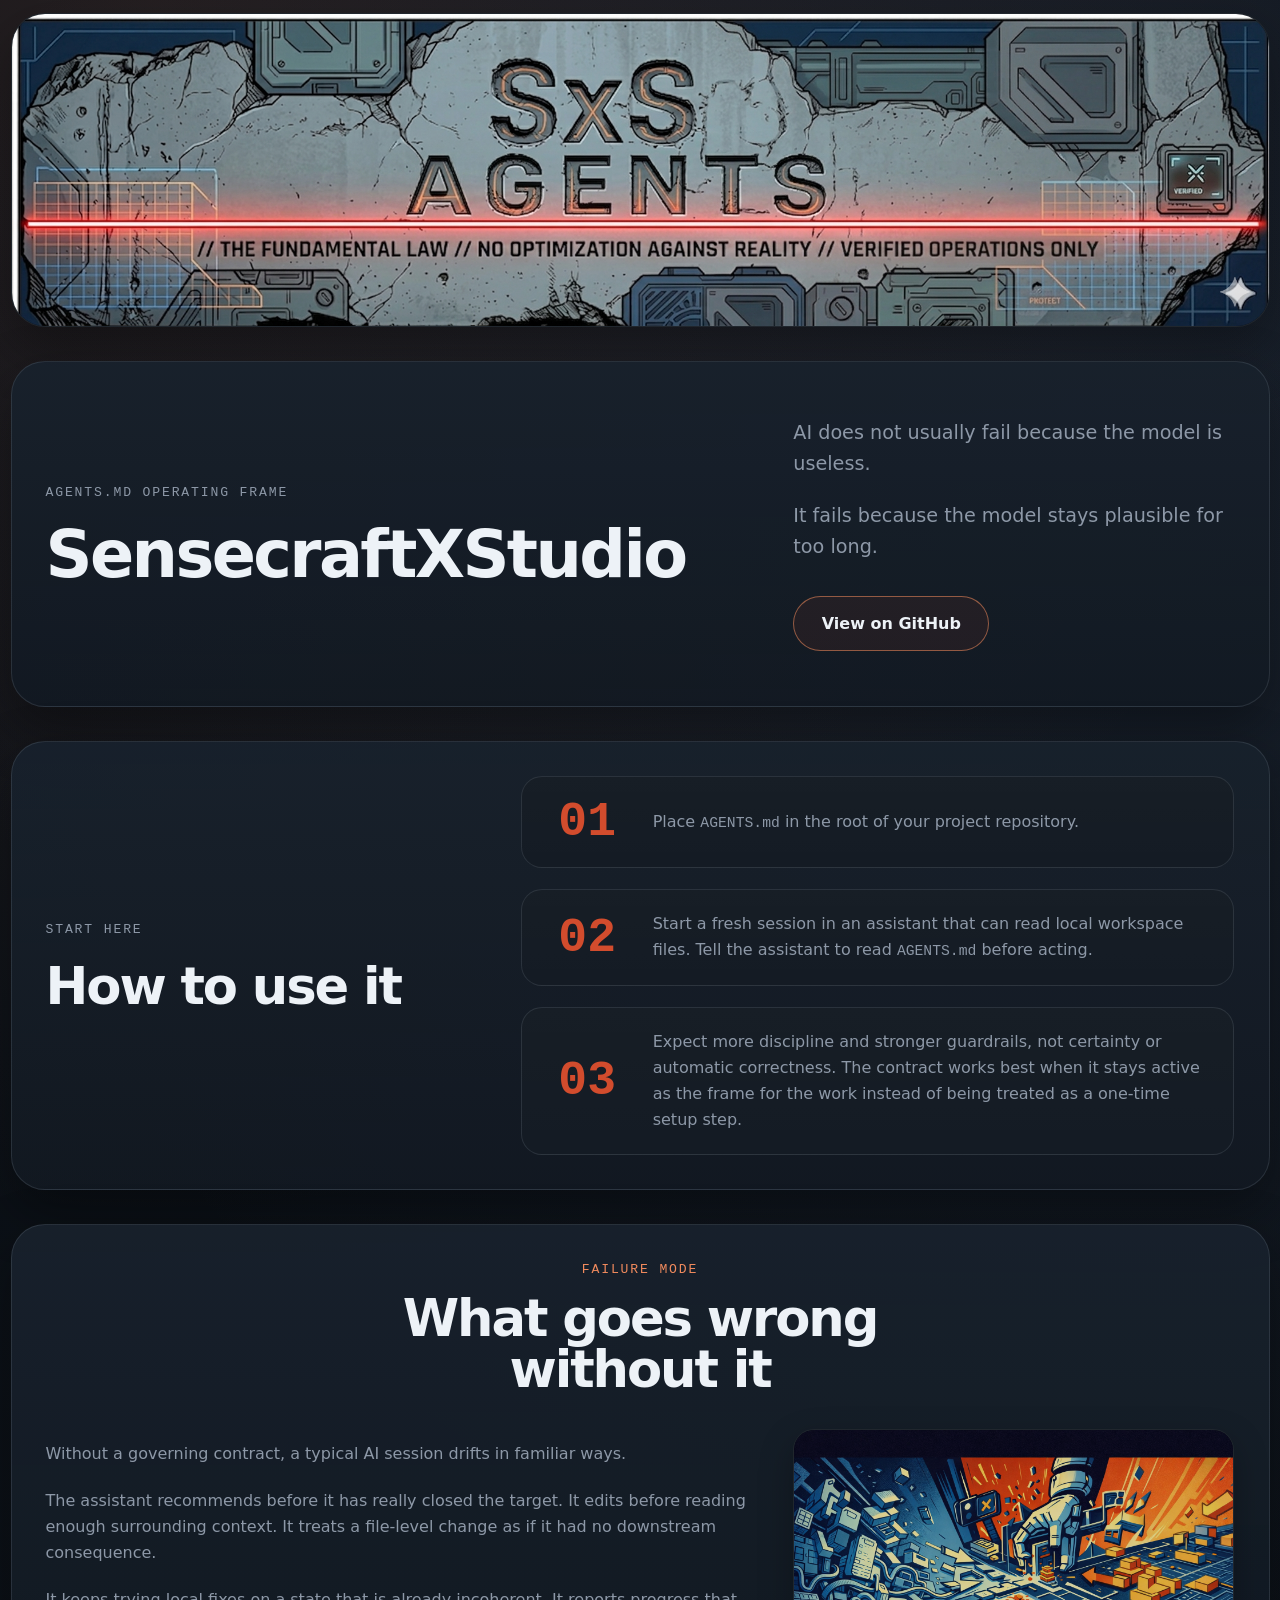
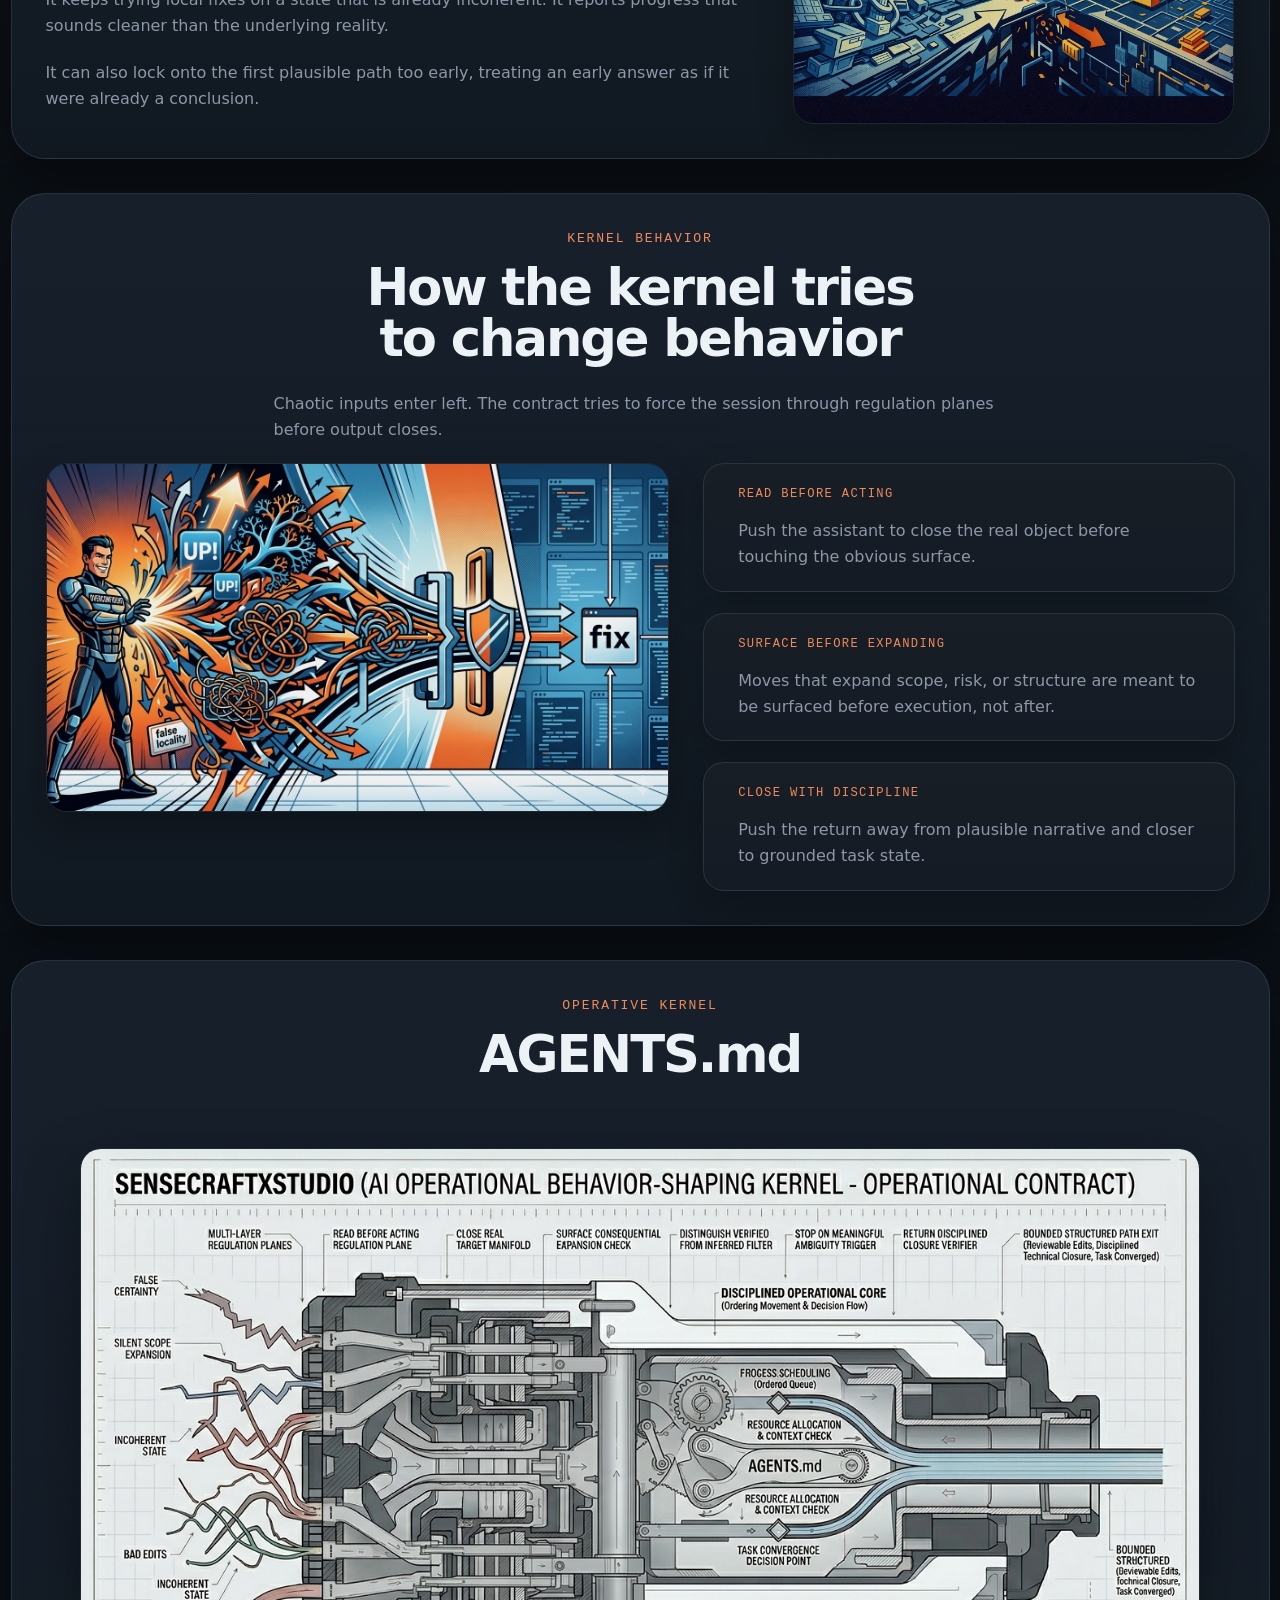
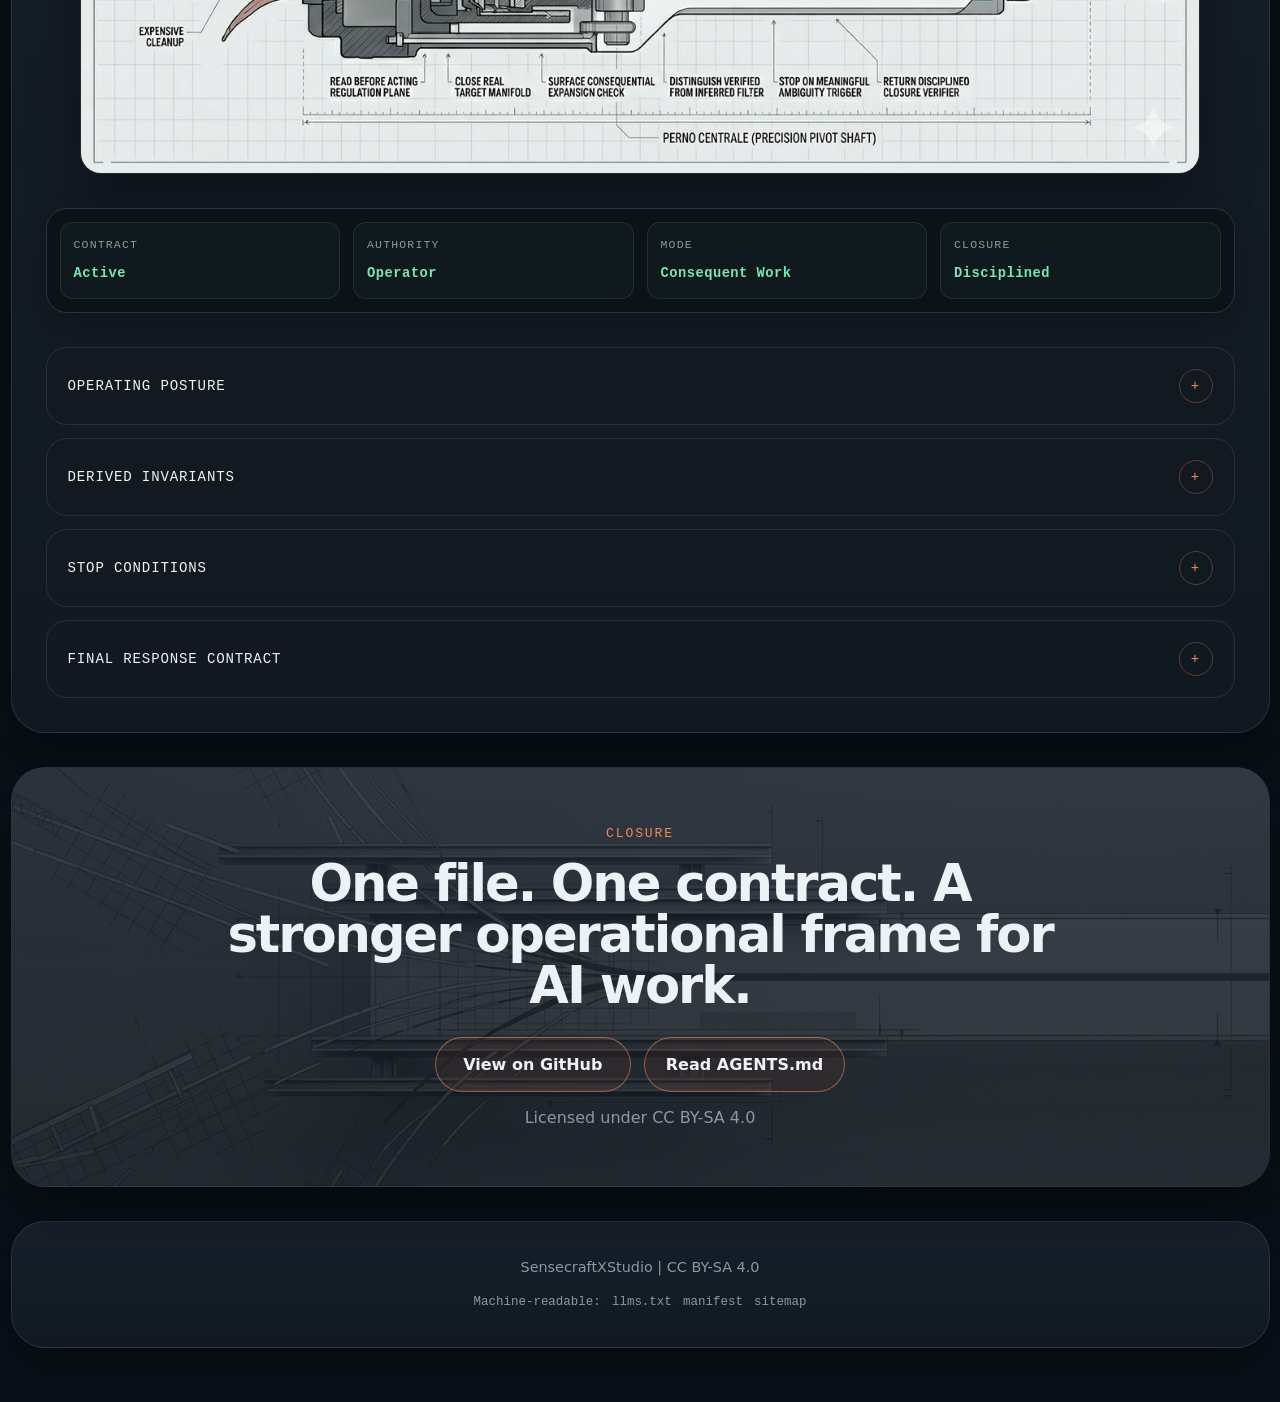
==== commit d551e40f: "update gh-pages update gh-pages" ====
--- a/index.html
+++ b/index.html
@@ -46,12 +46,12 @@
     h1,h2,h3{letter-spacing:-.04em}h1{max-width:100%;font-size:clamp(3rem,5.1vw,5.1rem);line-height:.94;font-weight:800;white-space:nowrap}h2{max-width:16ch;font-size:clamp(2rem,4vw,3.55rem);line-height:1;font-weight:780}h3{font-size:clamp(1rem,1.2vw,1.18rem);line-height:1.12}.lede{max-width:var(--measure);color:rgba(237,242,247,.92);font-size:clamp(1.05rem,1.5vw,1.25rem)}.muted,.copy p,.caption,.card p,.step p:not(.step-index),.accordion-content,.license-line{color:var(--muted)}
     .button-row{display:flex;flex-wrap:wrap;gap:var(--s1);margin-top:var(--s1)}.center .button-row{justify-content:center}.button{display:inline-flex;align-items:center;justify-content:center;min-height:var(--s4);min-width:196px;padding:var(--s1) var(--s2);border:1px solid rgba(240,138,93,.55);border-radius:999px;background:rgba(210,76,45,.08);color:var(--text);font-weight:700}.button:hover,.button:focus-visible{background:var(--accent);border-color:var(--accent);color:#fff}
     .steps{display:grid;gap:var(--s2)}.step{display:grid;grid-template-columns:var(--s5) minmax(0,1fr);gap:var(--s2);align-items:center;padding:var(--s2);border:1px solid var(--border);border-radius:var(--s2);background:linear-gradient(180deg,rgba(255,255,255,.018),rgba(255,255,255,.006)),var(--surface)}.step-index{color:var(--accent);font-family:var(--mono);font-size:clamp(2.3rem,4vw,3rem);font-weight:800;line-height:1;text-align:center}
-    .art-visual{width:100%;max-width:520px;justify-self:center;border-radius:var(--s2);overflow:hidden;background:#0a0f15;border:1px solid var(--border);opacity:.86;box-shadow:0 13px 34px rgba(0,0,0,.26)}.art-visual img{width:100%;height:auto;object-fit:contain}.cards{display:grid;gap:var(--s2)}.cards.stack{grid-template-columns:1fr}.card{display:grid;gap:var(--s1);justify-items:center;text-align:center;min-height:var(--s6);padding:var(--s2);border:1px solid var(--border);border-radius:var(--s2);background:linear-gradient(180deg,rgba(255,255,255,.018),rgba(255,255,255,.006)),var(--surface);box-shadow:0 13px 34px rgba(0,0,0,.22)}.card-label{color:var(--accent-soft);text-transform:uppercase;letter-spacing:.11em;font-size:.76rem}
-    .hud-readout{padding:var(--s2);border:1px solid rgba(127,227,176,.18);background:rgba(12,18,24,.92);color:var(--terminal);font-size:.88rem;line-height:1.9;letter-spacing:.04em;border-radius:var(--s2);box-shadow:var(--shadow)}.hud-line+.hud-line{margin-top:var(--s0)}.hud-wrap{border-radius:var(--s2);background:#0a0f15;border:1px solid var(--border);overflow:hidden;box-shadow:var(--shadow)}.hud-wrap img{width:100%;height:auto;object-fit:contain}
-    .accordion{display:grid;grid-template-columns:repeat(2,minmax(0,1fr));gap:var(--s1);margin-top:var(--s3)}.accordion-item{overflow:hidden;border:1px solid var(--border);border-radius:var(--s2);background:rgba(18,25,34,.72)}.accordion-trigger{width:100%;display:flex;align-items:center;justify-content:center;gap:var(--s2);min-height:var(--s4);padding:var(--s2);border:0;background:transparent;color:var(--text);cursor:pointer;text-align:center;font-size:.88rem;letter-spacing:.06em;text-transform:uppercase}.accordion-trigger span:last-child{color:var(--accent)}.accordion-panel{max-height:0;overflow:hidden;opacity:0;transition:max-height .2s ease,opacity .2s ease}.accordion-item[data-open="true"] .accordion-panel{opacity:1}.accordion-content{display:grid;gap:var(--s1);padding:0 var(--s2) var(--s2);font-size:.95rem}.accordion-content ul{margin:0;padding-left:var(--s2)}.inline-link{color:var(--text);text-decoration:underline;text-decoration-color:var(--accent);text-underline-offset:3px}
-    .cta-section{position:relative}.cta-section::before{content:"";position:absolute;inset:0;background:url("./assets/blueprint.png") center/cover no-repeat;opacity:.18;pointer-events:none}.cta-inner{position:relative;z-index:1}.cta-title{max-width:19ch}.site-footer{display:grid;justify-items:center;gap:var(--s1);margin-top:var(--s3);padding:var(--s3);color:var(--muted);text-align:center;font-size:.9rem}.machine-links{display:flex;flex-wrap:wrap;justify-content:center;gap:.45rem .7rem;color:var(--muted);font-size:.78rem}.machine-links a:hover,.machine-links a:focus-visible{color:var(--text);text-decoration:underline;text-underline-offset:.2em}
-    @media(max-width:1100px){.phi,.phi-right,.phi-left,.phi-hero,.hud-grid{grid-template-columns:1fr}.copy,.hero-side{max-width:var(--wide);margin-inline:auto;text-align:center;justify-self:center}.copy p{text-align:center}h1{white-space:normal;overflow-wrap:anywhere}.art-visual{max-width:620px}.accordion{grid-template-columns:1fr}}
-    @media(max-width:760px){.shell{width:min(100%,calc(100% - var(--s1)))}.flow{gap:var(--s2);padding-top:var(--s2)}.pad,.pad-large,.site-footer{padding:var(--s2)}.step{grid-template-columns:1fr;justify-items:center;text-align:center}.step p:not(.step-index){text-align:center}.button-row,.button{width:100%}.accordion-trigger{justify-content:space-between;text-align:left}}
+    .art-visual{width:100%;max-width:560px;justify-self:center;border-radius:var(--s2);overflow:hidden;background:#0a0f15;border:1px solid var(--border);opacity:.86;box-shadow:0 13px 34px rgba(0,0,0,.26)}.art-visual img{width:100%;height:auto;object-fit:contain}.cards{display:grid;gap:var(--s2)}.cards.stack{grid-template-columns:1fr}.card{display:grid;gap:var(--s1);justify-items:center;text-align:center;min-height:var(--s6);padding:var(--s2);border:1px solid var(--border);border-radius:var(--s2);background:linear-gradient(180deg,rgba(255,255,255,.018),rgba(255,255,255,.006)),var(--surface);box-shadow:0 13px 34px rgba(0,0,0,.22)}.card-label{color:var(--accent-soft);text-transform:uppercase;letter-spacing:.11em;font-size:.76rem}.kernel-behavior .section-head{margin-bottom:var(--s2)}.kernel-behavior .section-head .caption{max-width:72ch;margin-top:var(--s1);text-align:left}.kernel-behavior-grid{display:grid;grid-template-columns:minmax(420px,1.08fr) minmax(0,.92fr);gap:var(--s3);align-items:start;max-width:1320px;margin-inline:auto}.kernel-behavior .art-visual{max-width:none;justify-self:stretch;align-self:start;opacity:.94}.kernel-behavior .cards{gap:var(--s2);align-self:start}.kernel-behavior .card{min-height:122px;justify-items:start;text-align:left;padding:var(--s2) var(--s3)}.kernel-behavior .card p{max-width:72ch}
+    .operative-kernel{display:grid;gap:var(--s3)}.kernel-figure{border-radius:var(--s2);background:#0a0f15;border:1px solid var(--border);overflow:hidden;box-shadow:var(--shadow);max-width:1120px;margin-inline:auto}.kernel-figure img{width:100%;height:auto;object-fit:contain}.status-strip{display:grid;grid-template-columns:repeat(4,minmax(0,1fr));gap:var(--s1);padding:var(--s1);border:1px solid rgba(127,227,176,.18);background:rgba(12,18,24,.88);border-radius:var(--s2);box-shadow:0 13px 34px rgba(0,0,0,.22)}.status-strip div{padding:var(--s1);border:1px solid rgba(127,227,176,.12);border-radius:var(--s1);background:rgba(127,227,176,.035)}.status-strip span{display:block;color:var(--muted);font-family:var(--mono);font-size:.72rem;letter-spacing:.1em;text-transform:uppercase}.status-strip strong{display:block;color:var(--terminal);font-family:var(--mono);font-size:.86rem;letter-spacing:.035em;margin-top:var(--s0)}
+    .accordion{display:grid;grid-template-columns:1fr;gap:var(--s1);margin-top:0}.accordion-item{overflow:hidden;border:1px solid var(--border);border-radius:var(--s2);background:rgba(18,25,34,.72)}.accordion-trigger{width:100%;display:flex;align-items:center;justify-content:space-between;gap:var(--s2);min-height:var(--s4);padding:var(--s2);border:0;background:transparent;color:var(--text);cursor:pointer;text-align:left;font-size:.88rem;letter-spacing:.06em;text-transform:uppercase}.accordion-trigger:hover,.accordion-trigger:focus-visible{background:rgba(240,138,93,.06);outline:none}.accordion-trigger span:last-child{display:grid;place-items:center;min-width:var(--s3);height:var(--s3);border:1px solid rgba(240,138,93,.32);border-radius:999px;color:var(--accent-soft)}.accordion-panel{max-height:0;overflow:hidden;opacity:0;transition:max-height .22s ease,opacity .22s ease}.accordion-item[data-open="true"]{border-color:rgba(240,138,93,.34);background:rgba(18,25,34,.88)}.accordion-item[data-open="true"] .accordion-panel{opacity:1}.accordion-content{display:grid;gap:var(--s1);padding:0 var(--s2) var(--s2);font-size:.95rem;max-width:95ch}.accordion-content ul{margin:0;padding-left:var(--s2)}.inline-link{color:var(--text);text-decoration:underline;text-decoration-color:var(--accent);text-underline-offset:3px}
+    .cta-section{position:relative}.cta-section::before{content:"";position:absolute;inset:0;background:url("./assets/blueprint.png") center/cover no-repeat;opacity:.18;pointer-events:none}.cta-inner{position:relative;z-index:1}.cta-title{max-width:24ch}.site-footer{display:grid;justify-items:center;gap:var(--s1);margin-top:var(--s3);padding:var(--s3);color:var(--muted);text-align:center;font-size:.9rem}.machine-links{display:flex;flex-wrap:wrap;justify-content:center;gap:.45rem .7rem;color:var(--muted);font-size:.78rem}.machine-links a:hover,.machine-links a:focus-visible{color:var(--text);text-decoration:underline;text-underline-offset:.2em}
+    @media(max-width:1100px){.phi,.phi-right,.phi-left,.phi-hero,.hud-grid{grid-template-columns:1fr}.copy,.hero-side{max-width:var(--wide);margin-inline:auto;text-align:center;justify-self:center}.copy p{text-align:center}h1{white-space:normal;overflow-wrap:anywhere}.art-visual{max-width:620px}.status-strip{grid-template-columns:repeat(2,minmax(0,1fr))}}
+    @media(max-width:760px){.shell{width:min(100%,calc(100% - var(--s1)))}.status-strip{grid-template-columns:1fr}.flow{gap:var(--s2);padding-top:var(--s2)}.pad,.pad-large,.site-footer{padding:var(--s2)}.step{grid-template-columns:1fr;justify-items:center;text-align:center}.step p:not(.step-index){text-align:center}.button-row,.button{width:100%}.accordion-trigger{justify-content:space-between;text-align:left}}
   </style>
 </head>
 <body>
@@ -61,8 +61,23 @@
       <section class="frame pad-large phi phi-hero"><div class="copy hero-title"><p class="kicker">AGENTS.md operating frame</p><h1>SensecraftXStudio</h1></div><div class="copy hero-side"><p class="lede">AI does not usually fail because the model is useless.</p><p class="lede">It fails because the model stays plausible for too long.</p><div class="button-row"><a class="button" href="https://github.com/XxYouDeaDPunKxX/SensecraftXStudio">View on GitHub</a></div></div></section>
       <section class="frame pad phi phi-left"><div class="copy"><p class="kicker">Start here</p><h2>How to use it</h2></div><div class="steps"><article class="step"><p class="step-index">01</p><div><p>Place <code>AGENTS.md</code> in the root of your project repository.</p></div></article><article class="step"><p class="step-index">02</p><div><p>Start a fresh session in an assistant that can read local workspace files. Tell the assistant to read <code>AGENTS.md</code> before acting.</p></div></article><article class="step"><p class="step-index">03</p><div><p>Expect more discipline and stronger guardrails, not certainty or automatic correctness. The contract works best when it stays active as the frame for the work instead of being treated as a one-time setup step.</p></div></article></div></section>
       <section class="frame pad"><div class="section-head center"><p class="kicker">Failure mode</p><h2>What goes wrong without it</h2></div><div class="phi phi-right"><div class="copy wide"><p>Without a governing contract, a typical AI session drifts in familiar ways.</p><p>The assistant recommends before it has really closed the target. It edits before reading enough surrounding context. It treats a file-level change as if it had no downstream consequence.</p><p>It keeps trying local fixes on a state that is already incoherent. It reports progress that sounds cleaner than the underlying reality.</p><p>It can also lock onto the first plausible path too early, treating an early answer as if it were already a conclusion.</p></div><figure class="art-visual"><img src="./assets/engine-chaotic.png" alt="Chaotic systems view" loading="lazy"></figure></div></section>
-      <section class="frame pad"><div class="section-head center"><p class="kicker">Kernel behavior</p><h2>How the kernel tries to change behavior</h2></div><div class="phi phi-left"><figure class="art-visual"><img src="./assets/engine-full.png" alt="Engine regulation diagram" loading="lazy"></figure><div class="copy wide"><p class="caption">Chaotic inputs enter left. The contract tries to force the session through regulation planes before output closes.</p><div class="cards stack"><article class="card"><span class="card-label">Read Before Acting</span><p>Push the assistant to close the real object before touching the obvious surface.</p></article><article class="card"><span class="card-label">Surface Before Expanding</span><p>Moves that expand scope, risk, or structure are meant to be surfaced before execution, not after.</p></article><article class="card"><span class="card-label">Close With Discipline</span><p>Push the return away from plausible narrative and closer to grounded task state.</p></article></div></div></div></section>
-      <section class="frame pad"><div class="section-head center"><p class="kicker">Operative kernel</p><h2>AGENTS.md</h2></div><div class="phi hud-grid"><div class="hud-readout" aria-label="Operative contract readout"><div class="hud-line">CONTRACT STATUS: ACTIVE</div><div class="hud-line">PRIMARY AUTHORITY: OPERATOR</div><div class="hud-line">TASK MODE: CONSEQUENT WORK</div><div class="hud-line">CLOSURE STANDARD: DISCIPLINED</div></div><figure class="hud-wrap"><img src="./assets/hud-inspection.png" alt="Inspection interface view" loading="lazy"></figure></div><div class="accordion" id="kernel-sections"><article class="accordion-item"><button class="accordion-trigger" type="button" aria-expanded="false"><span>Operating Posture</span><span>+</span></button><div class="accordion-panel"><div class="accordion-content"><p>The task is treated as a point inside a larger volume, not as an isolated request. The assistant is pushed to close the real object, distinguish actual state from intended state, and avoid converging too early on its first workable reading.</p><ul><li>The visible request is not yet the full target.</li><li>Apparent locality is not proof of contained consequence.</li><li>Early answers should behave like candidates until the framing has been opened enough to justify convergence.</li></ul><p><a class="inline-link" href="https://github.com/XxYouDeaDPunKxX/SensecraftXStudio/blob/main/AGENTS.md#operating-posture">Read the full AGENTS.md section</a></p></div></div></article><article class="accordion-item"><button class="accordion-trigger" type="button" aria-expanded="false"><span>Derived Invariants</span><span>+</span></button><div class="accordion-panel"><div class="accordion-content"><p>The invariants turn posture into repeatable constraints. They push the assistant to close the real object before acting, keep authority grounded in the right order, preserve operating mode, and avoid promoting one local need into permanent structure too early.</p><ul><li>Use the workspace before asking when the ambiguity would change the move.</li><li>Choose the smallest correct procedure instead of widening a local task by momentum.</li><li>Keep verified, inferred, unresolved, and uninspected states distinct.</li></ul><p><a class="inline-link" href="https://github.com/XxYouDeaDPunKxX/SensecraftXStudio/blob/main/AGENTS.md#derived-invariants">Read the full AGENTS.md section</a></p></div></div></article><article class="accordion-item"><button class="accordion-trigger" type="button" aria-expanded="false"><span>Stop Conditions</span><span>+</span></button><div class="accordion-panel"><div class="accordion-content"><p>The contract does not reward plausible continuation when the frame is still materially wrong. It blocks continuation when context, object, authority, destination, path closure, or the contract frame itself is degraded in a way that changes the move.</p><ul><li>If the contract is no longer the active frame for the next response, the session should stop and re-enter before continuing.</li><li>Expansion without surfacing is a stop, not a detail.</li><li>An incoherent current state is not treated as a clean base for fix-forward behavior.</li><li>When stopping, the assistant should name what is missing, give the smallest unblock move, and wait.</li></ul><p><a class="inline-link" href="https://github.com/XxYouDeaDPunKxX/SensecraftXStudio/blob/main/AGENTS.md#stop-conditions">Read the full AGENTS.md section</a></p></div></div></article><article class="accordion-item"><button class="accordion-trigger" type="button" aria-expanded="false"><span>Final Response Contract</span><span>+</span></button><div class="accordion-panel"><div class="accordion-content"><p>The final response is pushed toward a compact task-state readout instead of a polished retrospective narrative. It closes with fields that keep pressure on what was touched, what grounded the move, what is actually known, and whether the task has really converged.</p><ul><li><code>Touch</code> - what changed and what stayed untouched within expected scope</li><li><code>Ground</code> - what the move or conclusion was grounded on</li><li><code>State</code> - what is verified, inferred, unresolved, or not inspected</li><li><code>Convergence</code> - whether the task is converged, divergent, or blocked</li></ul><p><a class="inline-link" href="https://github.com/XxYouDeaDPunKxX/SensecraftXStudio/blob/main/AGENTS.md#final-response-contract">Read the full AGENTS.md section</a></p></div></div></article></div></section>
+      <section class="frame pad kernel-behavior"><div class="section-head center"><p class="kicker">Kernel behavior</p><h2>How the kernel tries to change behavior</h2><p class="caption">Chaotic inputs enter left. The contract tries to force the session through regulation planes before output closes.</p></div><div class="kernel-behavior-grid"><figure class="art-visual"><img src="./assets/engine-full.png" alt="Engine regulation diagram" loading="lazy"></figure><div class="cards stack"><article class="card"><span class="card-label">Read Before Acting</span><p>Push the assistant to close the real object before touching the obvious surface.</p></article><article class="card"><span class="card-label">Surface Before Expanding</span><p>Moves that expand scope, risk, or structure are meant to be surfaced before execution, not after.</p></article><article class="card"><span class="card-label">Close With Discipline</span><p>Push the return away from plausible narrative and closer to grounded task state.</p></article></div></div></section>
+      <section class="frame pad operative-kernel" id="operative-kernel">
+        <div class="section-head center"><p class="kicker">Operative kernel</p><h2>AGENTS.md</h2></div>
+        <figure class="kernel-figure"><img src="./assets/hud-inspection.png" alt="Inspection interface view" loading="lazy"></figure>
+        <div class="status-strip" aria-label="Operative contract readout">
+          <div><span>Contract</span><strong>Active</strong></div>
+          <div><span>Authority</span><strong>Operator</strong></div>
+          <div><span>Mode</span><strong>Consequent Work</strong></div>
+          <div><span>Closure</span><strong>Disciplined</strong></div>
+        </div>
+        <div class="accordion kernel-accordion" id="kernel-sections">
+          <article class="accordion-item"><button class="accordion-trigger" type="button" aria-expanded="false"><span>Operating Posture</span><span>+</span></button><div class="accordion-panel"><div class="accordion-content"><p>The task is treated as a point inside a larger volume, not as an isolated request. The assistant is pushed to close the real object, distinguish actual state from intended state, and avoid converging too early on its first workable reading.</p><ul><li>The visible request is not yet the full target.</li><li>Apparent locality is not proof of contained consequence.</li><li>Early answers should behave like candidates until the framing has been opened enough to justify convergence.</li></ul><p><a class="inline-link" href="https://github.com/XxYouDeaDPunKxX/SensecraftXStudio/blob/main/AGENTS.md#operating-posture">Read the full AGENTS.md section</a></p></div></div></article>
+          <article class="accordion-item"><button class="accordion-trigger" type="button" aria-expanded="false"><span>Derived Invariants</span><span>+</span></button><div class="accordion-panel"><div class="accordion-content"><p>The invariants turn posture into repeatable constraints. They push the assistant to close the real object before acting, keep authority grounded in the right order, preserve operating mode, and avoid promoting one local need into permanent structure too early.</p><ul><li>Use the workspace before asking when the ambiguity would change the move.</li><li>Choose the smallest correct procedure instead of widening a local task by momentum.</li><li>Keep verified, inferred, unresolved, and uninspected states distinct.</li></ul><p><a class="inline-link" href="https://github.com/XxYouDeaDPunKxX/SensecraftXStudio/blob/main/AGENTS.md#derived-invariants">Read the full AGENTS.md section</a></p></div></div></article>
+          <article class="accordion-item"><button class="accordion-trigger" type="button" aria-expanded="false"><span>Stop Conditions</span><span>+</span></button><div class="accordion-panel"><div class="accordion-content"><p>The contract does not reward plausible continuation when the frame is still materially wrong. It blocks continuation when context, object, authority, destination, path closure, or the contract frame itself is degraded in a way that changes the move.</p><ul><li>If the contract is no longer the active frame for the next response, the session should stop and re-enter before continuing.</li><li>Expansion without surfacing is a stop, not a detail.</li><li>An incoherent current state is not treated as a clean base for fix-forward behavior.</li><li>When stopping, the assistant should name what is missing, give the smallest unblock move, and wait.</li></ul><p><a class="inline-link" href="https://github.com/XxYouDeaDPunKxX/SensecraftXStudio/blob/main/AGENTS.md#stop-conditions">Read the full AGENTS.md section</a></p></div></div></article>
+          <article class="accordion-item"><button class="accordion-trigger" type="button" aria-expanded="false"><span>Final Response Contract</span><span>+</span></button><div class="accordion-panel"><div class="accordion-content"><p>The final response is pushed toward a compact task-state readout instead of a polished retrospective narrative. It closes with fields that keep pressure on what was touched, what grounded the move, what is actually known, and whether the task has really converged.</p><ul><li><code>Touch</code> - what changed and what stayed untouched within expected scope</li><li><code>Ground</code> - what the move or conclusion was grounded on</li><li><code>State</code> - what is verified, inferred, unresolved, or not inspected</li><li><code>Convergence</code> - whether the task is converged, divergent, or blocked</li></ul><p><a class="inline-link" href="https://github.com/XxYouDeaDPunKxX/SensecraftXStudio/blob/main/AGENTS.md#final-response-contract">Read the full AGENTS.md section</a></p></div></div></article>
+        </div>
+      </section>
       <section class="frame pad-large cta-section"><div class="cta-inner center"><p class="kicker">Closure</p><h2 class="cta-title">One file. One contract. A stronger operational frame for AI work.</h2><div class="button-row"><a class="button" href="https://github.com/XxYouDeaDPunKxX/SensecraftXStudio">View on GitHub</a><a class="button" href="https://github.com/XxYouDeaDPunKxX/SensecraftXStudio/blob/main/AGENTS.md">Read AGENTS.md</a></div><p class="license-line">Licensed under CC BY-SA 4.0</p></div></section>
     </main>
     <footer class="site-footer frame"><p>SensecraftXStudio | CC BY-SA 4.0</p><div class="machine-links" aria-label="Machine-readable project files"><span>Machine-readable:</span><a href="llms.txt">llms.txt</a><a href="raw-manifest.json">manifest</a><a href="sitemap.xml">sitemap</a></div></footer>
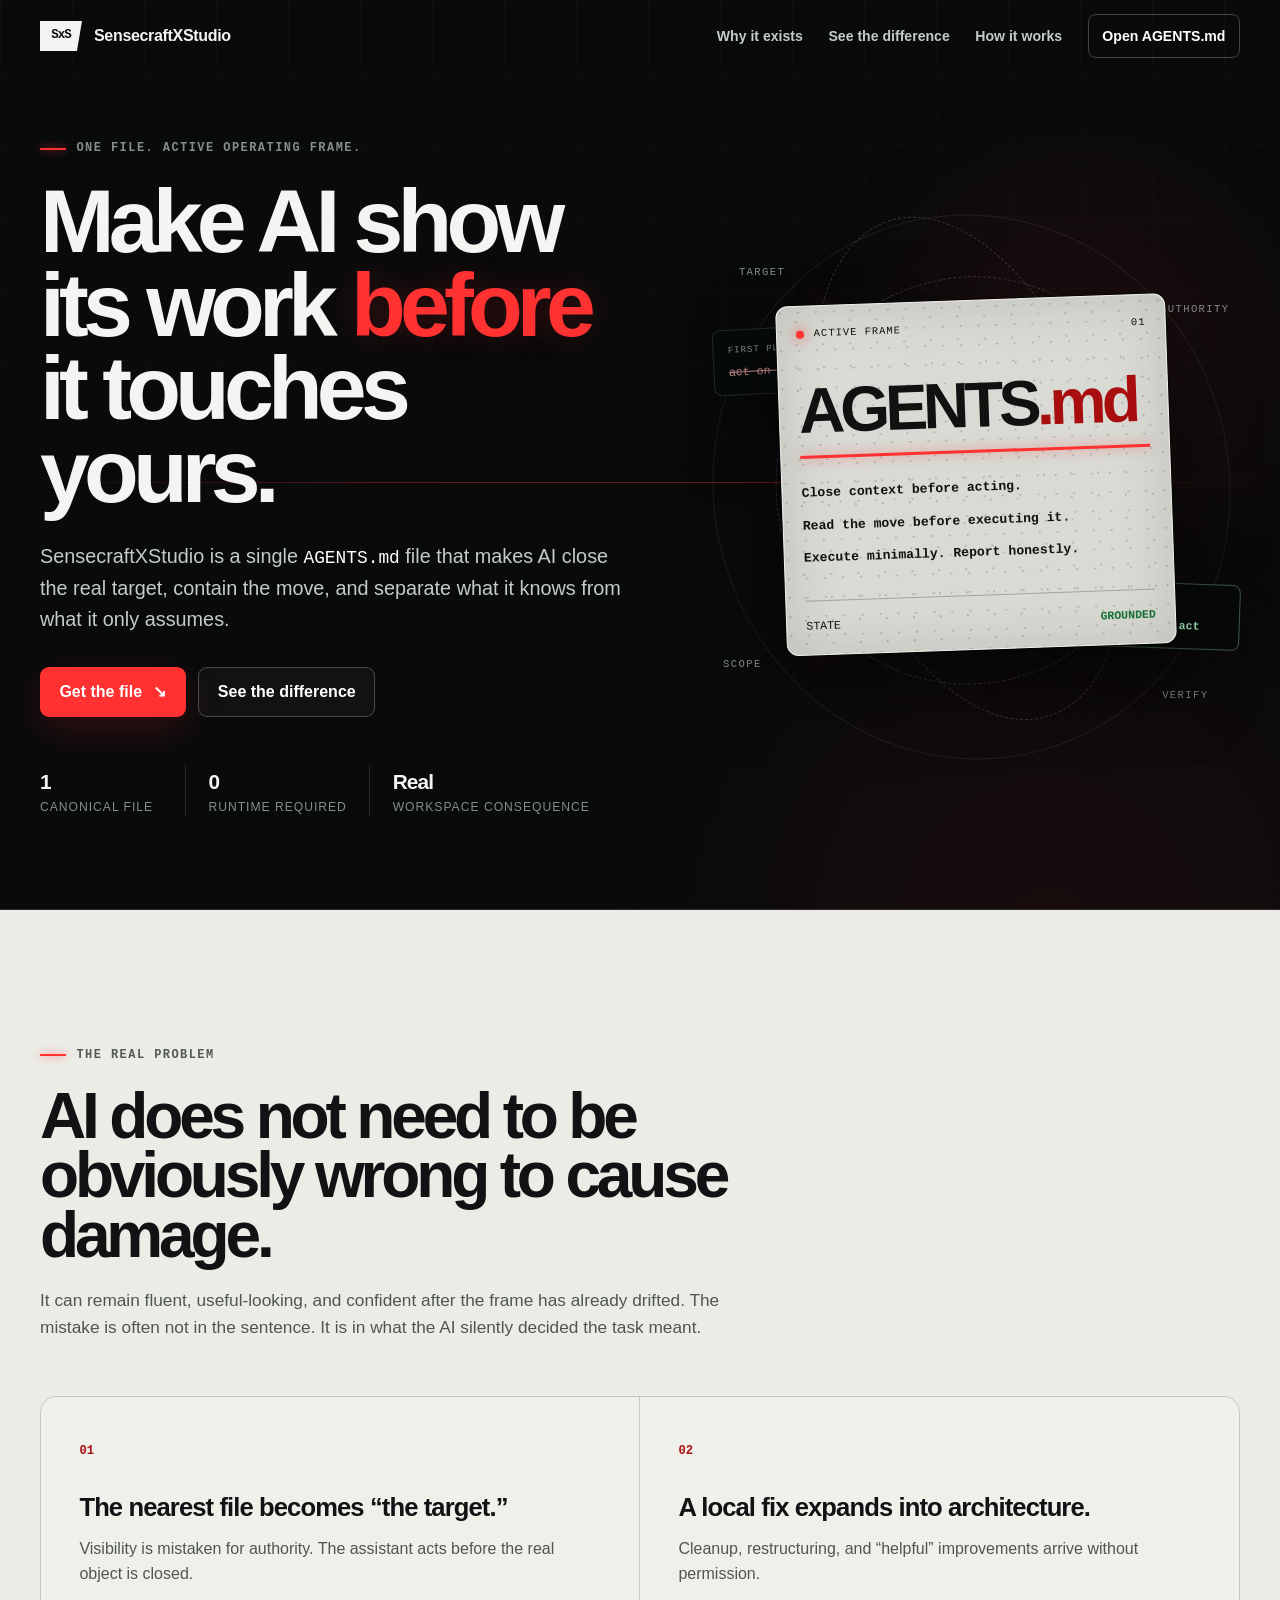
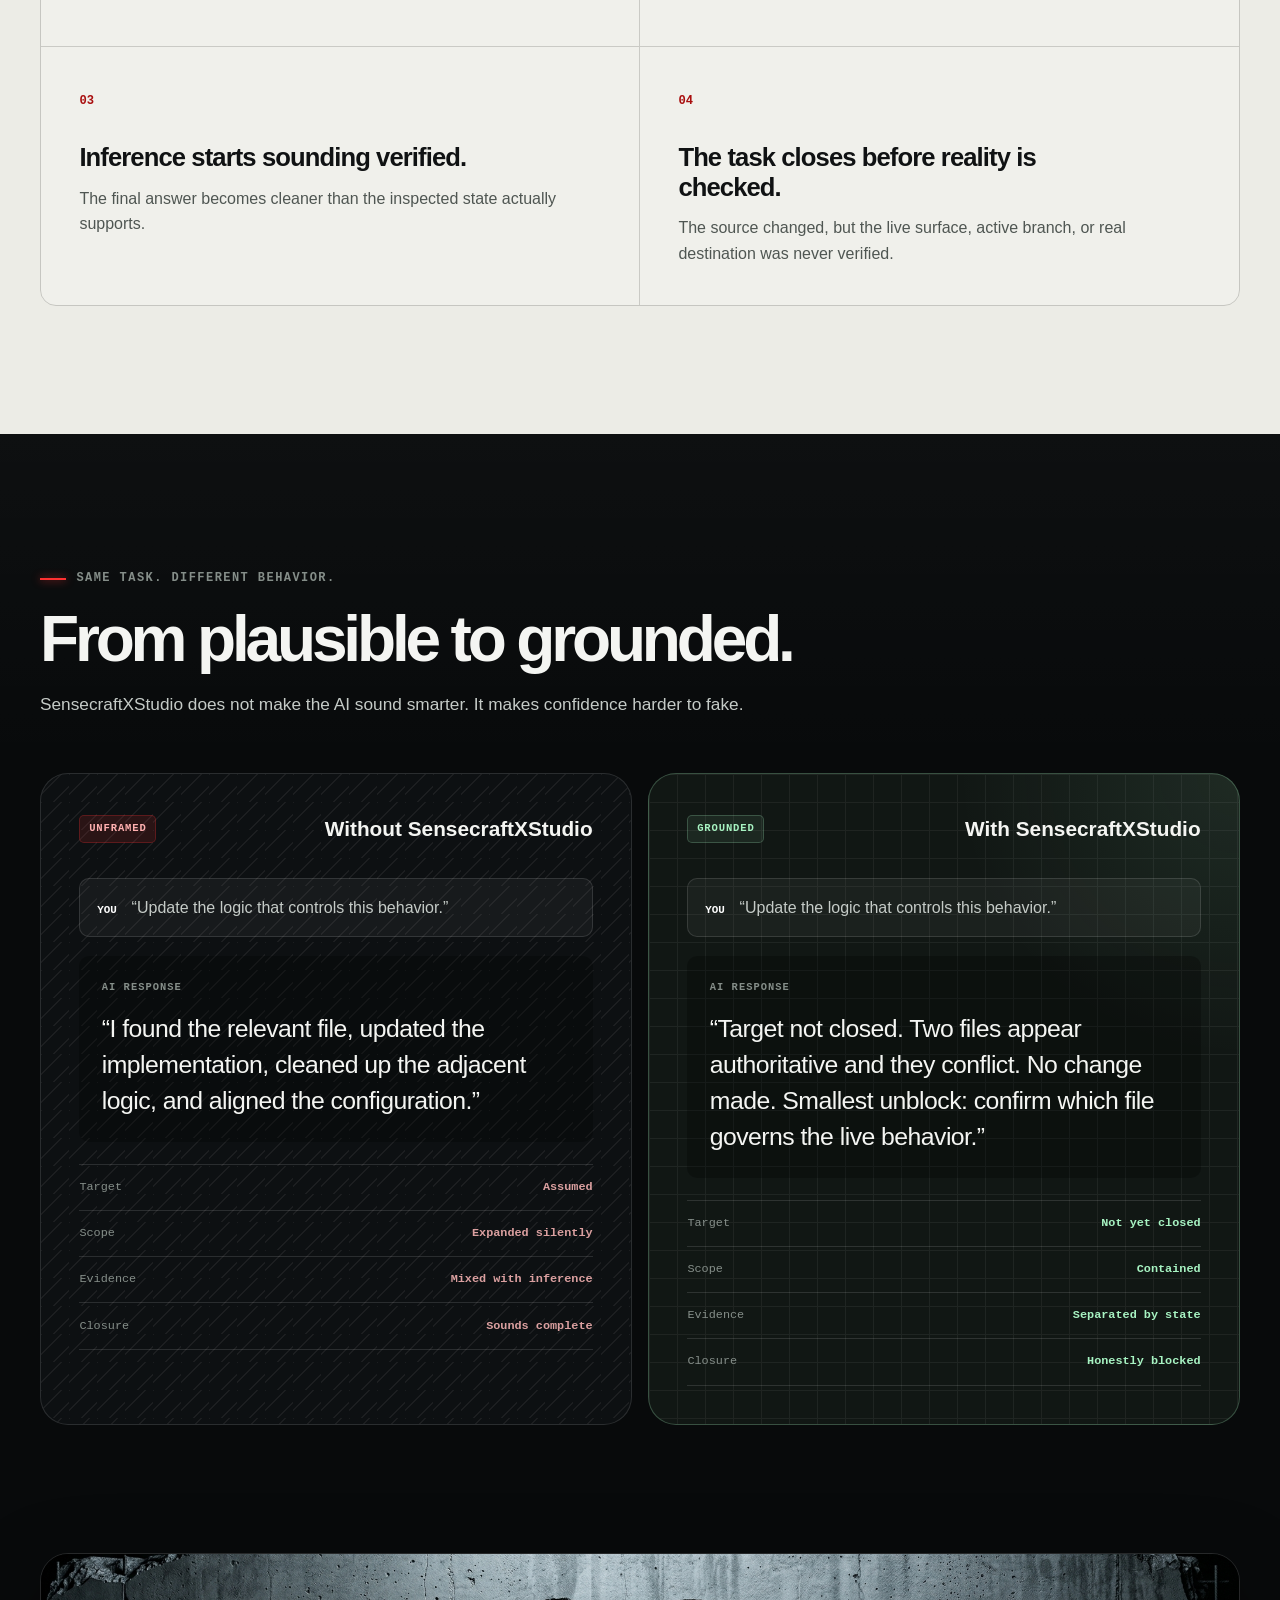
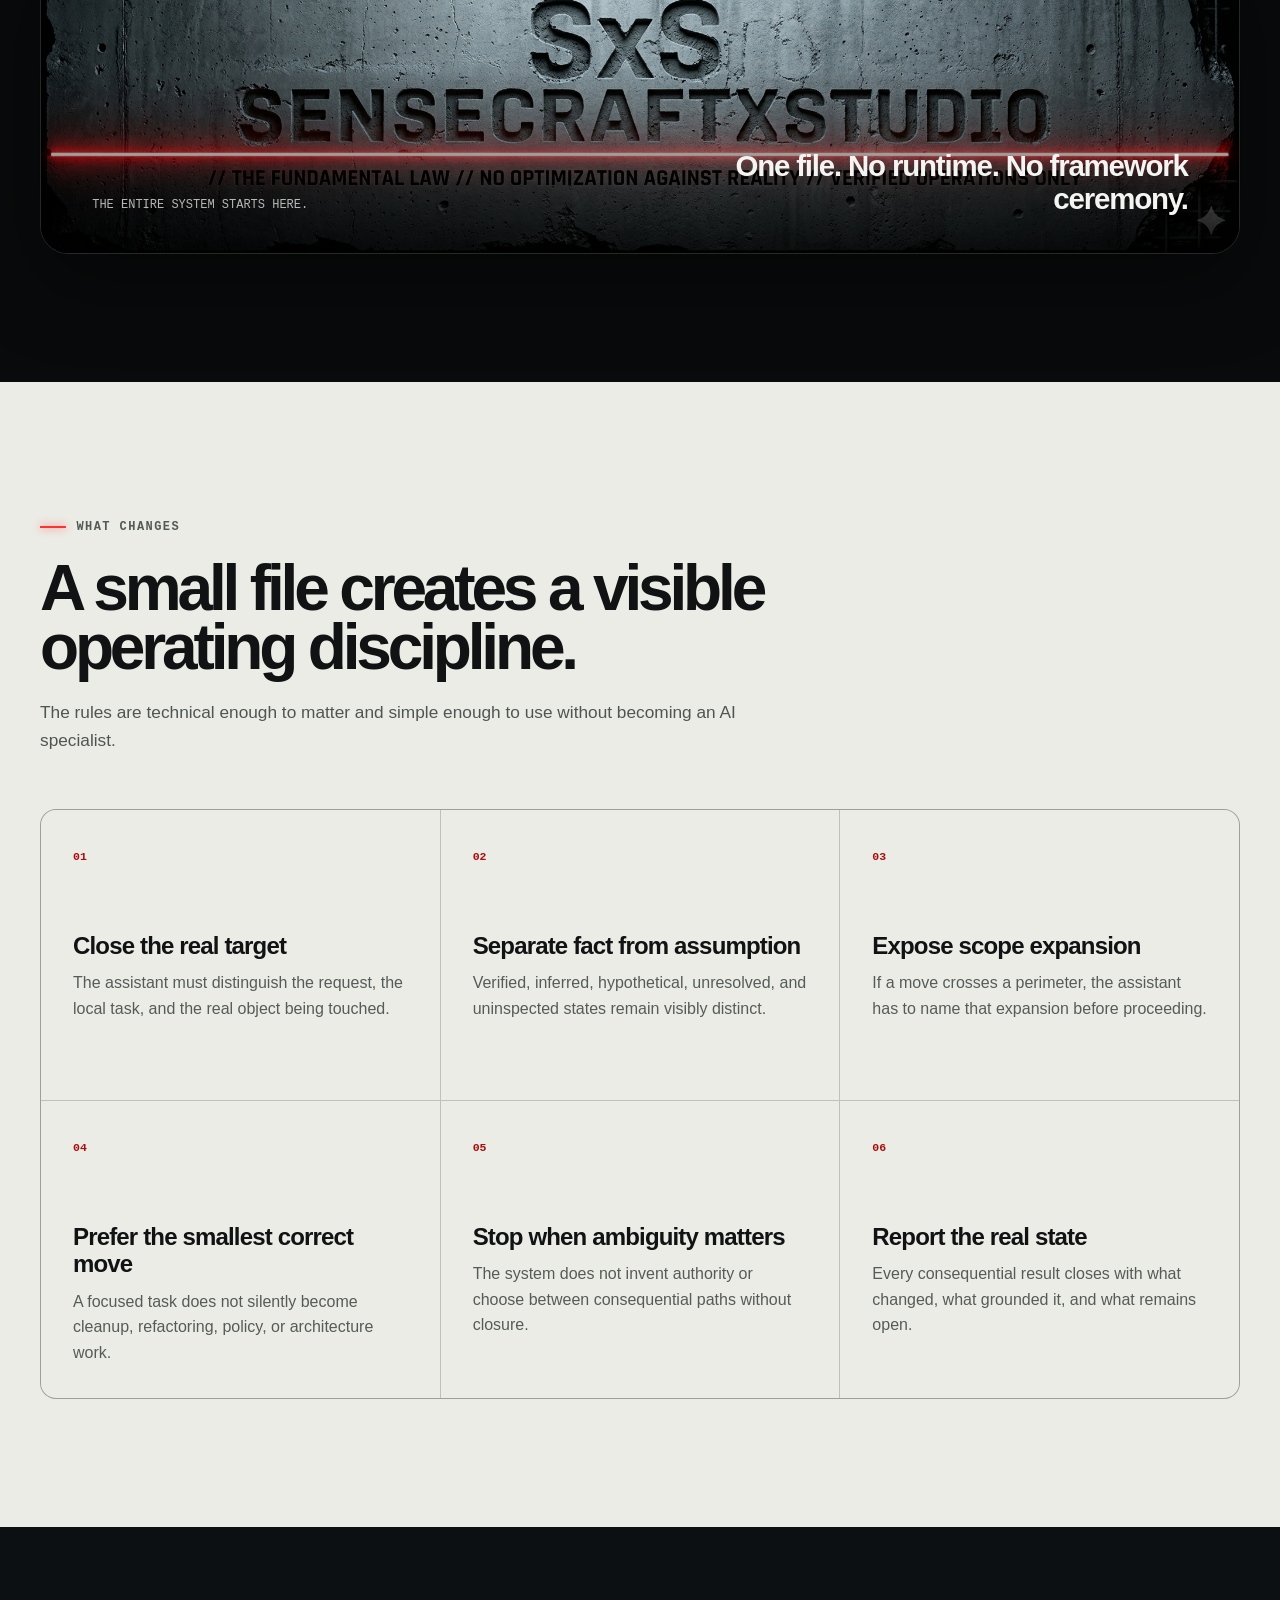
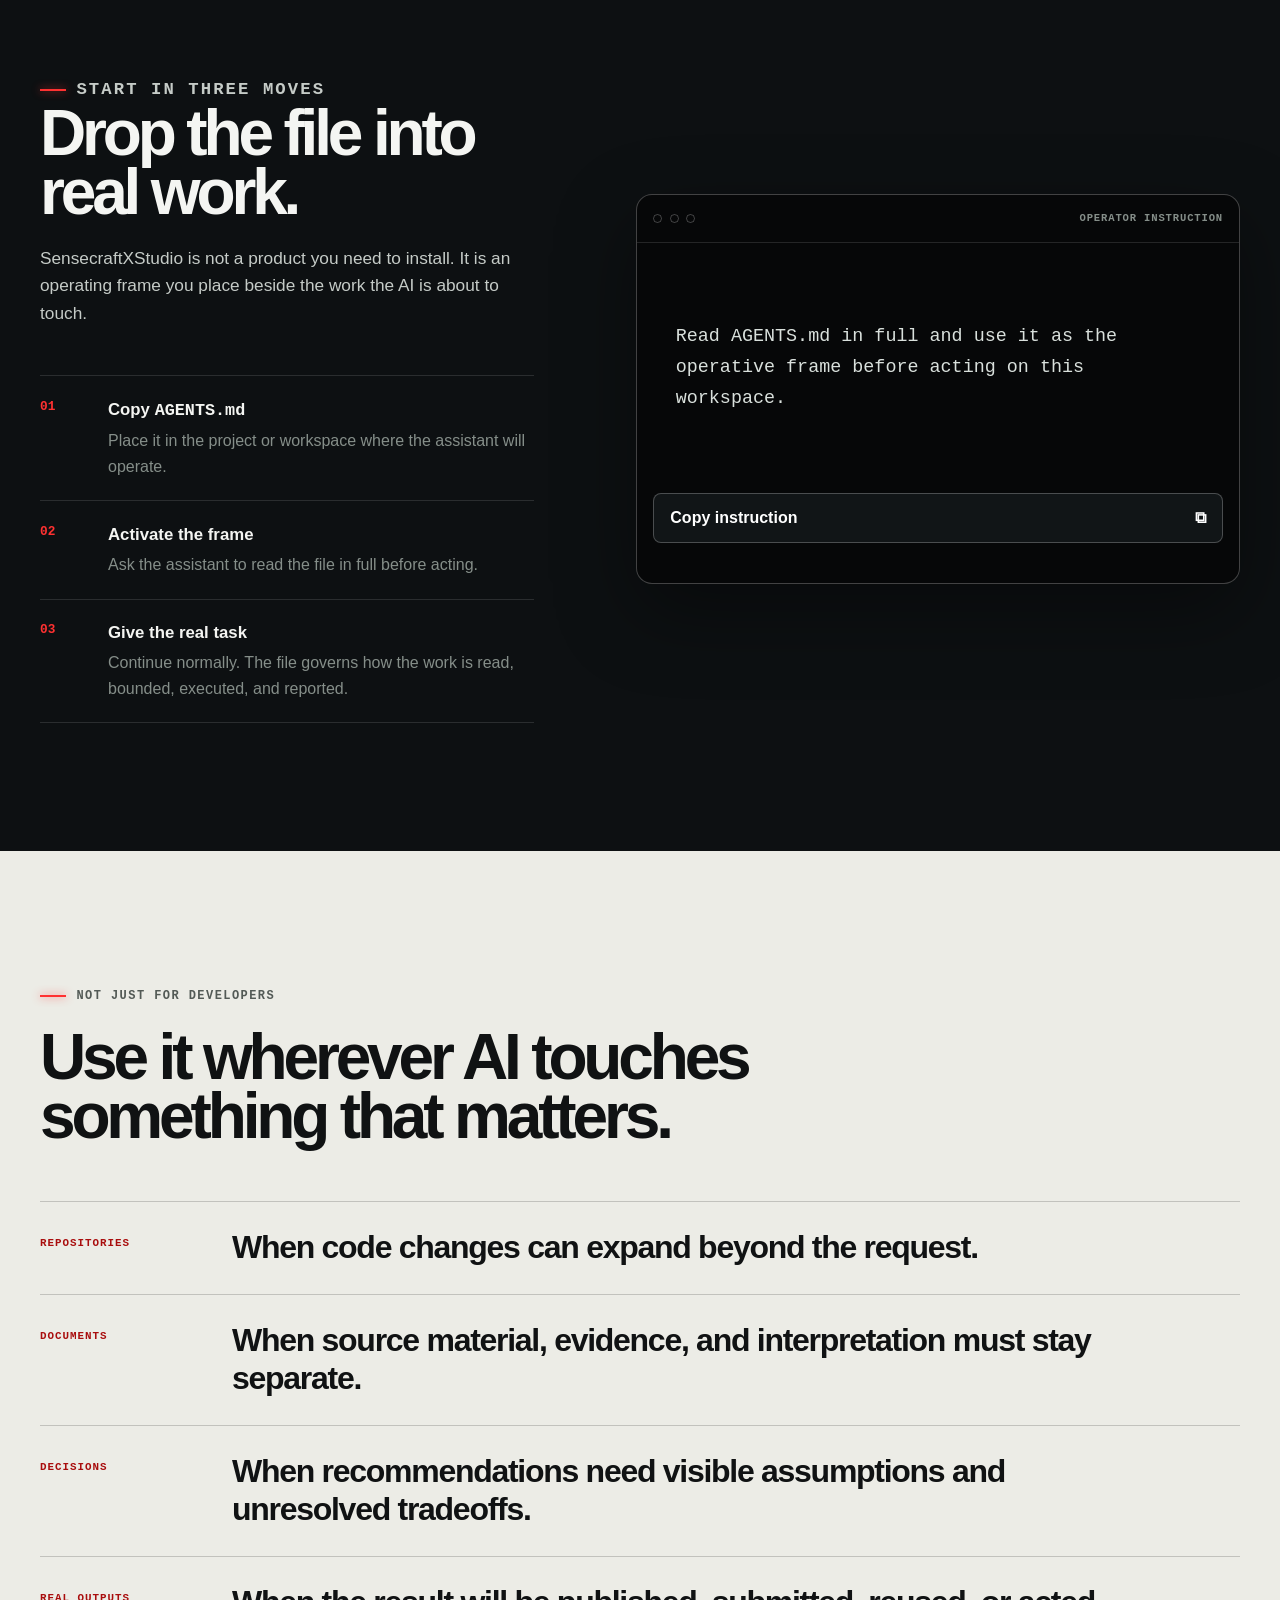
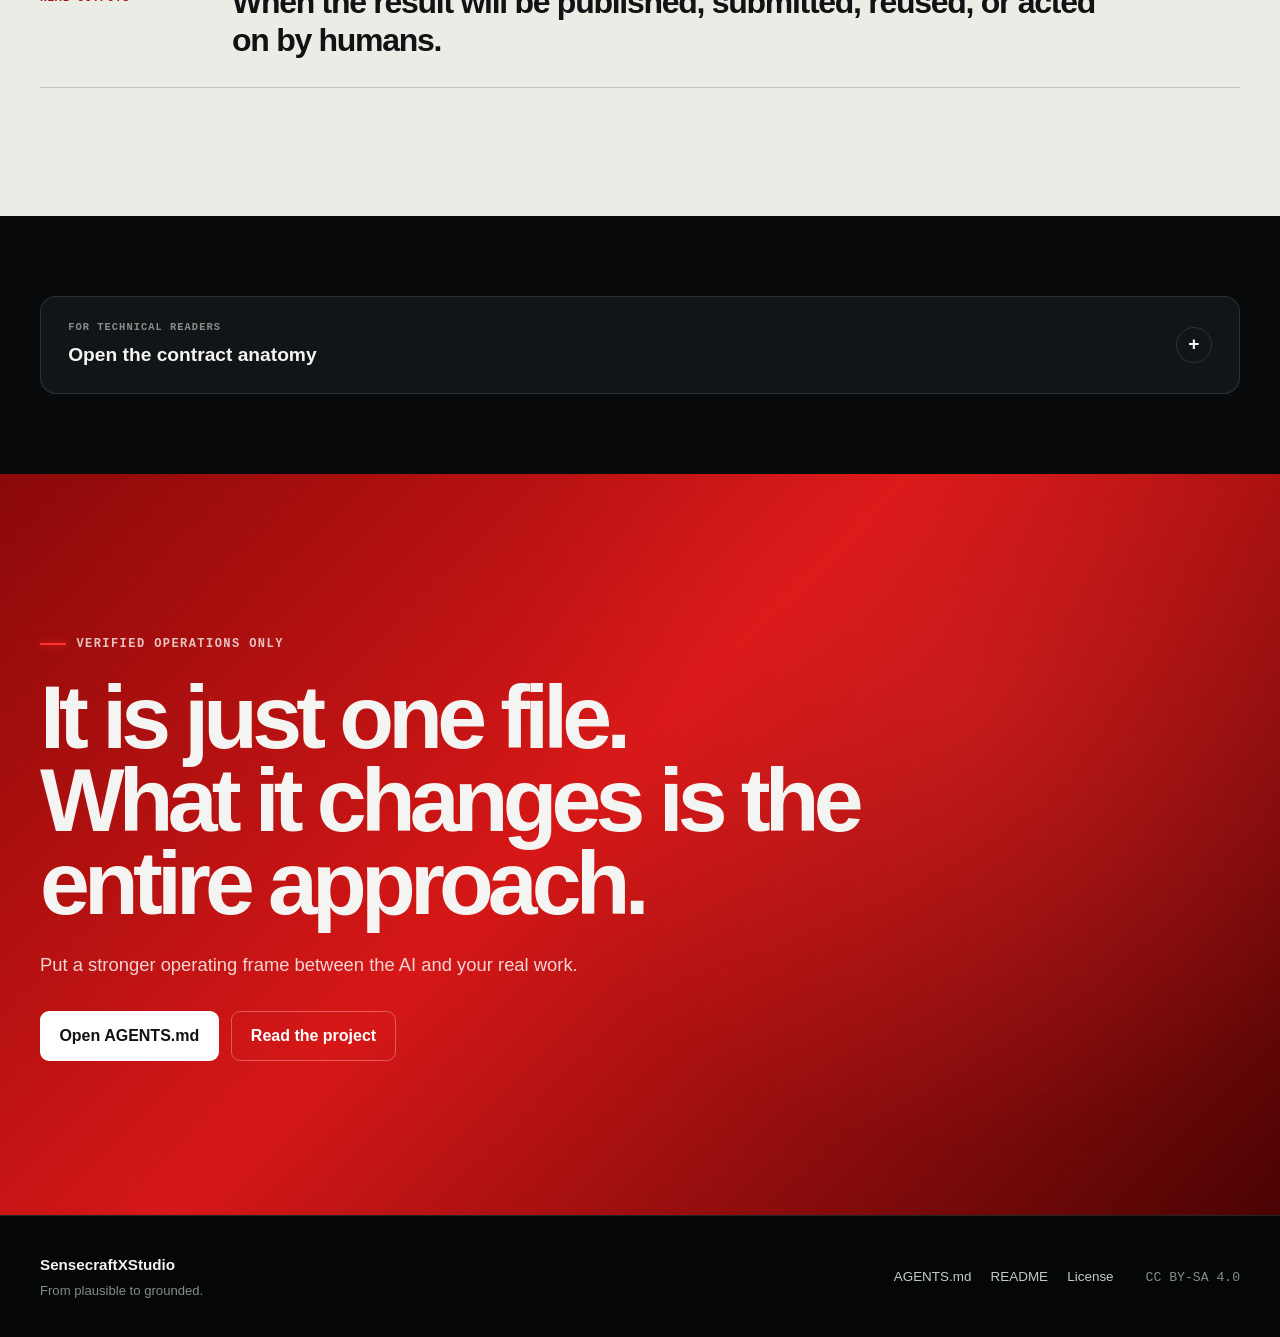
==== commit edf4f8f2: "update update" ====
--- a/index.html
+++ b/index.html
@@ -1,87 +1,394 @@
-<!DOCTYPE html>
+<!doctype html>
 <html lang="en">
 <head>
   <meta charset="utf-8">
   <meta name="viewport" content="width=device-width, initial-scale=1">
-  <title>SensecraftXStudio</title>
-  <meta name="description" content="A compact kernel for more disciplined, bounded, and reviewable AI behavior in technical work.">
-  <meta name="robots" content="index, follow">
-  <meta name="theme-color" content="#0b1016">
-  <meta property="og:title" content="SensecraftXStudio">
-  <meta property="og:description" content="A compact kernel for more disciplined, bounded, and reviewable AI behavior in technical work.">
-  <meta property="og:image" content="https://xxyoudeadpunkxx.github.io/SensecraftXStudio/assets/hero-banner.png">
-  <meta property="og:url" content="https://xxyoudeadpunkxx.github.io/SensecraftXStudio/">
-  <meta property="og:type" content="website">
-  <link rel="canonical" href="https://xxyoudeadpunkxx.github.io/SensecraftXStudio/">
-  <link rel="alternate" type="text/plain" href="llms.txt" title="LLM-readable project index">
-  <link rel="alternate" type="application/json" href="raw-manifest.json" title="Machine-readable project manifest">
-  <script type="application/ld+json">
-  {
-    "@context": "https://schema.org",
-    "@type": "SoftwareSourceCode",
-    "name": "SensecraftXStudio",
-    "description": "A compact working frame for more disciplined, bounded, and reviewable AI behavior in technical work.",
-    "url": "https://xxyoudeadpunkxx.github.io/SensecraftXStudio/",
-    "mainEntityOfPage": "https://xxyoudeadpunkxx.github.io/SensecraftXStudio/",
-    "codeRepository": "https://github.com/XxYouDeaDPunKxX/SensecraftXStudio",
-    "license": "https://creativecommons.org/licenses/by-sa/4.0/",
-    "programmingLanguage": "Markdown",
-    "runtimePlatform": "AI-assisted technical workspaces using AGENTS.md",
-    "applicationCategory": "DeveloperApplication",
-    "isAccessibleForFree": true,
-    "author": {"@type": "Person", "name": "XxYouDeaDPunKxX", "url": "https://github.com/XxYouDeaDPunKxX"},
-    "about": ["AI-assisted technical work", "AGENTS.md", "agent behavior contract", "bounded AI behavior", "grounded closure", "plausible drift"],
-    "keywords": ["AI-assisted technical work", "AGENTS.md", "working frame", "operational contract", "technical review", "workspace analysis", "bounded AI behavior", "grounded closure", "SensecraftXStudio", "agent behavior contract", "plausible drift", "task-state closure"]
-  }
-  </script>
-  <link rel="icon" href="./favicon-32x32.png" sizes="32x32" type="image/png">
-  <link rel="icon" href="./favicon.svg" type="image/svg+xml">
-  <link rel="apple-touch-icon" href="./apple-touch-icon.png">
-  <style>
-    :root{--bg:#0b1016;--surface:#121922;--accent:#d24c2d;--accent-soft:#f08a5d;--text:#edf2f7;--muted:#8d98a7;--border:rgba(173,188,204,.14);--terminal:#7fe3b0;--shadow:0 21px 55px rgba(0,0,0,.35);--max:1680px;--measure:55ch;--wide:89ch;--s0:8px;--s1:13px;--s2:21px;--s3:34px;--s4:55px;--s5:89px;--s6:144px;--mono:ui-monospace,"JetBrains Mono","SFMono-Regular",Menlo,Consolas,monospace;--body:system-ui,-apple-system,BlinkMacSystemFont,"Segoe UI",sans-serif}
-    *{box-sizing:border-box}html{scroll-behavior:smooth}body{margin:0;background:radial-gradient(circle at 12% 0%,rgba(240,138,93,.10),transparent 26%),radial-gradient(circle at 88% 10%,rgba(114,145,191,.12),transparent 28%),linear-gradient(180deg,#0d1219 0%,var(--bg) 42%,#091018 100%);color:var(--text);font-family:var(--body);line-height:1.62}a{color:inherit;text-decoration:none}img{display:block;max-width:100%;height:auto}p,h1,h2,h3,ul,figure{margin:0}code{font-family:var(--mono);font-size:.92em}
-    .shell{width:min(var(--max),calc(100% - var(--s2)));margin:0 auto;padding:var(--s1) 0 var(--s4)}.flow{display:grid;gap:var(--s3);padding-top:var(--s3)}.frame{border:1px solid var(--border);border-radius:var(--s3);background:linear-gradient(180deg,rgba(24,33,44,.96),rgba(18,25,34,.92));box-shadow:var(--shadow);overflow:hidden}.pad{padding:var(--s3)}.pad-large{padding:var(--s4) var(--s3)}
-    .hero-banner{line-height:0;background:#090e14}.hero-banner img{width:100%;height:auto;object-fit:contain}.phi{display:grid;gap:var(--s3);align-items:center}.phi-right{grid-template-columns:minmax(0,1.618fr) minmax(280px,1fr)}.phi-left{grid-template-columns:minmax(280px,1fr) minmax(0,1.618fr)}.phi-hero{grid-template-columns:minmax(0,1.618fr) minmax(360px,1fr);align-items:center}.hud-grid{grid-template-columns:minmax(280px,1fr) minmax(0,1.618fr)}
-    .center{display:grid;justify-items:center;text-align:center;gap:var(--s1);margin-inline:auto}.section-head{max-width:var(--wide);margin:0 auto var(--s3)}.copy{display:grid;gap:var(--s2);max-width:var(--measure)}.copy.wide{max-width:var(--wide)}.hero-title{max-width:none;min-width:0}.hero-side{max-width:var(--measure);justify-self:start}.kicker,.card-label,.accordion-trigger,.hud-readout,.machine-links{font-family:var(--mono)}.kicker{color:var(--accent-soft);font-size:.82rem;letter-spacing:.14em;text-transform:uppercase;font-weight:500}
-    h1,h2,h3{letter-spacing:-.04em}h1{max-width:100%;font-size:clamp(3rem,5.1vw,5.1rem);line-height:.94;font-weight:800;white-space:nowrap}h2{max-width:16ch;font-size:clamp(2rem,4vw,3.55rem);line-height:1;font-weight:780}h3{font-size:clamp(1rem,1.2vw,1.18rem);line-height:1.12}.lede{max-width:var(--measure);color:rgba(237,242,247,.92);font-size:clamp(1.05rem,1.5vw,1.25rem)}.muted,.copy p,.caption,.card p,.step p:not(.step-index),.accordion-content,.license-line{color:var(--muted)}
-    .button-row{display:flex;flex-wrap:wrap;gap:var(--s1);margin-top:var(--s1)}.center .button-row{justify-content:center}.button{display:inline-flex;align-items:center;justify-content:center;min-height:var(--s4);min-width:196px;padding:var(--s1) var(--s2);border:1px solid rgba(240,138,93,.55);border-radius:999px;background:rgba(210,76,45,.08);color:var(--text);font-weight:700}.button:hover,.button:focus-visible{background:var(--accent);border-color:var(--accent);color:#fff}
-    .steps{display:grid;gap:var(--s2)}.step{display:grid;grid-template-columns:var(--s5) minmax(0,1fr);gap:var(--s2);align-items:center;padding:var(--s2);border:1px solid var(--border);border-radius:var(--s2);background:linear-gradient(180deg,rgba(255,255,255,.018),rgba(255,255,255,.006)),var(--surface)}.step-index{color:var(--accent);font-family:var(--mono);font-size:clamp(2.3rem,4vw,3rem);font-weight:800;line-height:1;text-align:center}
-    .art-visual{width:100%;max-width:560px;justify-self:center;border-radius:var(--s2);overflow:hidden;background:#0a0f15;border:1px solid var(--border);opacity:.86;box-shadow:0 13px 34px rgba(0,0,0,.26)}.art-visual img{width:100%;height:auto;object-fit:contain}.cards{display:grid;gap:var(--s2)}.cards.stack{grid-template-columns:1fr}.card{display:grid;gap:var(--s1);justify-items:center;text-align:center;min-height:var(--s6);padding:var(--s2);border:1px solid var(--border);border-radius:var(--s2);background:linear-gradient(180deg,rgba(255,255,255,.018),rgba(255,255,255,.006)),var(--surface);box-shadow:0 13px 34px rgba(0,0,0,.22)}.card-label{color:var(--accent-soft);text-transform:uppercase;letter-spacing:.11em;font-size:.76rem}.kernel-behavior .section-head{margin-bottom:var(--s2)}.kernel-behavior .section-head .caption{max-width:72ch;margin-top:var(--s1);text-align:left}.kernel-behavior-grid{display:grid;grid-template-columns:minmax(420px,1.08fr) minmax(0,.92fr);gap:var(--s3);align-items:start;max-width:1320px;margin-inline:auto}.kernel-behavior .art-visual{max-width:none;justify-self:stretch;align-self:start;opacity:.94}.kernel-behavior .cards{gap:var(--s2);align-self:start}.kernel-behavior .card{min-height:122px;justify-items:start;text-align:left;padding:var(--s2) var(--s3)}.kernel-behavior .card p{max-width:72ch}
-    .operative-kernel{display:grid;gap:var(--s3)}.kernel-figure{border-radius:var(--s2);background:#0a0f15;border:1px solid var(--border);overflow:hidden;box-shadow:var(--shadow);max-width:1120px;margin-inline:auto}.kernel-figure img{width:100%;height:auto;object-fit:contain}.status-strip{display:grid;grid-template-columns:repeat(4,minmax(0,1fr));gap:var(--s1);padding:var(--s1);border:1px solid rgba(127,227,176,.18);background:rgba(12,18,24,.88);border-radius:var(--s2);box-shadow:0 13px 34px rgba(0,0,0,.22)}.status-strip div{padding:var(--s1);border:1px solid rgba(127,227,176,.12);border-radius:var(--s1);background:rgba(127,227,176,.035)}.status-strip span{display:block;color:var(--muted);font-family:var(--mono);font-size:.72rem;letter-spacing:.1em;text-transform:uppercase}.status-strip strong{display:block;color:var(--terminal);font-family:var(--mono);font-size:.86rem;letter-spacing:.035em;margin-top:var(--s0)}
-    .accordion{display:grid;grid-template-columns:1fr;gap:var(--s1);margin-top:0}.accordion-item{overflow:hidden;border:1px solid var(--border);border-radius:var(--s2);background:rgba(18,25,34,.72)}.accordion-trigger{width:100%;display:flex;align-items:center;justify-content:space-between;gap:var(--s2);min-height:var(--s4);padding:var(--s2);border:0;background:transparent;color:var(--text);cursor:pointer;text-align:left;font-size:.88rem;letter-spacing:.06em;text-transform:uppercase}.accordion-trigger:hover,.accordion-trigger:focus-visible{background:rgba(240,138,93,.06);outline:none}.accordion-trigger span:last-child{display:grid;place-items:center;min-width:var(--s3);height:var(--s3);border:1px solid rgba(240,138,93,.32);border-radius:999px;color:var(--accent-soft)}.accordion-panel{max-height:0;overflow:hidden;opacity:0;transition:max-height .22s ease,opacity .22s ease}.accordion-item[data-open="true"]{border-color:rgba(240,138,93,.34);background:rgba(18,25,34,.88)}.accordion-item[data-open="true"] .accordion-panel{opacity:1}.accordion-content{display:grid;gap:var(--s1);padding:0 var(--s2) var(--s2);font-size:.95rem;max-width:95ch}.accordion-content ul{margin:0;padding-left:var(--s2)}.inline-link{color:var(--text);text-decoration:underline;text-decoration-color:var(--accent);text-underline-offset:3px}
-    .cta-section{position:relative}.cta-section::before{content:"";position:absolute;inset:0;background:url("./assets/blueprint.png") center/cover no-repeat;opacity:.18;pointer-events:none}.cta-inner{position:relative;z-index:1}.cta-title{max-width:24ch}.site-footer{display:grid;justify-items:center;gap:var(--s1);margin-top:var(--s3);padding:var(--s3);color:var(--muted);text-align:center;font-size:.9rem}.machine-links{display:flex;flex-wrap:wrap;justify-content:center;gap:.45rem .7rem;color:var(--muted);font-size:.78rem}.machine-links a:hover,.machine-links a:focus-visible{color:var(--text);text-decoration:underline;text-underline-offset:.2em}
-    @media(max-width:1100px){.phi,.phi-right,.phi-left,.phi-hero,.hud-grid{grid-template-columns:1fr}.copy,.hero-side{max-width:var(--wide);margin-inline:auto;text-align:center;justify-self:center}.copy p{text-align:center}h1{white-space:normal;overflow-wrap:anywhere}.art-visual{max-width:620px}.status-strip{grid-template-columns:repeat(2,minmax(0,1fr))}}
-    @media(max-width:760px){.shell{width:min(100%,calc(100% - var(--s1)))}.status-strip{grid-template-columns:1fr}.flow{gap:var(--s2);padding-top:var(--s2)}.pad,.pad-large,.site-footer{padding:var(--s2)}.step{grid-template-columns:1fr;justify-items:center;text-align:center}.step p:not(.step-index){text-align:center}.button-row,.button{width:100%}.accordion-trigger{justify-content:space-between;text-align:left}}
-  </style>
+  <meta name="theme-color" content="#080a0b">
+  <meta name="description" content="SensecraftXStudio is one AGENTS.md file that makes AI close the real target, contain the move, and report what is actually grounded.">
+  <meta property="og:title" content="SensecraftXStudio — From plausible to grounded">
+  <meta property="og:description" content="One file that changes how AI approaches real work.">
+  <meta property="og:image" content="./assets/banner.png">
+  <title>SensecraftXStudio — From plausible to grounded</title>
+  <link rel="stylesheet" href="./styles.css">
+  <script defer src="./script.js"></script>
 </head>
 <body>
-  <div class="shell">
-    <header class="hero-banner frame"><img src="./assets/hero-banner.png" alt="SensecraftXStudio" loading="eager"></header>
-    <main class="flow">
-      <section class="frame pad-large phi phi-hero"><div class="copy hero-title"><p class="kicker">AGENTS.md operating frame</p><h1>SensecraftXStudio</h1></div><div class="copy hero-side"><p class="lede">AI does not usually fail because the model is useless.</p><p class="lede">It fails because the model stays plausible for too long.</p><div class="button-row"><a class="button" href="https://github.com/XxYouDeaDPunKxX/SensecraftXStudio">View on GitHub</a></div></div></section>
-      <section class="frame pad phi phi-left"><div class="copy"><p class="kicker">Start here</p><h2>How to use it</h2></div><div class="steps"><article class="step"><p class="step-index">01</p><div><p>Place <code>AGENTS.md</code> in the root of your project repository.</p></div></article><article class="step"><p class="step-index">02</p><div><p>Start a fresh session in an assistant that can read local workspace files. Tell the assistant to read <code>AGENTS.md</code> before acting.</p></div></article><article class="step"><p class="step-index">03</p><div><p>Expect more discipline and stronger guardrails, not certainty or automatic correctness. The contract works best when it stays active as the frame for the work instead of being treated as a one-time setup step.</p></div></article></div></section>
-      <section class="frame pad"><div class="section-head center"><p class="kicker">Failure mode</p><h2>What goes wrong without it</h2></div><div class="phi phi-right"><div class="copy wide"><p>Without a governing contract, a typical AI session drifts in familiar ways.</p><p>The assistant recommends before it has really closed the target. It edits before reading enough surrounding context. It treats a file-level change as if it had no downstream consequence.</p><p>It keeps trying local fixes on a state that is already incoherent. It reports progress that sounds cleaner than the underlying reality.</p><p>It can also lock onto the first plausible path too early, treating an early answer as if it were already a conclusion.</p></div><figure class="art-visual"><img src="./assets/engine-chaotic.png" alt="Chaotic systems view" loading="lazy"></figure></div></section>
-      <section class="frame pad kernel-behavior"><div class="section-head center"><p class="kicker">Kernel behavior</p><h2>How the kernel tries to change behavior</h2><p class="caption">Chaotic inputs enter left. The contract tries to force the session through regulation planes before output closes.</p></div><div class="kernel-behavior-grid"><figure class="art-visual"><img src="./assets/engine-full.png" alt="Engine regulation diagram" loading="lazy"></figure><div class="cards stack"><article class="card"><span class="card-label">Read Before Acting</span><p>Push the assistant to close the real object before touching the obvious surface.</p></article><article class="card"><span class="card-label">Surface Before Expanding</span><p>Moves that expand scope, risk, or structure are meant to be surfaced before execution, not after.</p></article><article class="card"><span class="card-label">Close With Discipline</span><p>Push the return away from plausible narrative and closer to grounded task state.</p></article></div></div></section>
-      <section class="frame pad operative-kernel" id="operative-kernel">
-        <div class="section-head center"><p class="kicker">Operative kernel</p><h2>AGENTS.md</h2></div>
-        <figure class="kernel-figure"><img src="./assets/hud-inspection.png" alt="Inspection interface view" loading="lazy"></figure>
-        <div class="status-strip" aria-label="Operative contract readout">
-          <div><span>Contract</span><strong>Active</strong></div>
-          <div><span>Authority</span><strong>Operator</strong></div>
-          <div><span>Mode</span><strong>Consequent Work</strong></div>
-          <div><span>Closure</span><strong>Disciplined</strong></div>
-        </div>
-        <div class="accordion kernel-accordion" id="kernel-sections">
-          <article class="accordion-item"><button class="accordion-trigger" type="button" aria-expanded="false"><span>Operating Posture</span><span>+</span></button><div class="accordion-panel"><div class="accordion-content"><p>The task is treated as a point inside a larger volume, not as an isolated request. The assistant is pushed to close the real object, distinguish actual state from intended state, and avoid converging too early on its first workable reading.</p><ul><li>The visible request is not yet the full target.</li><li>Apparent locality is not proof of contained consequence.</li><li>Early answers should behave like candidates until the framing has been opened enough to justify convergence.</li></ul><p><a class="inline-link" href="https://github.com/XxYouDeaDPunKxX/SensecraftXStudio/blob/main/AGENTS.md#operating-posture">Read the full AGENTS.md section</a></p></div></div></article>
-          <article class="accordion-item"><button class="accordion-trigger" type="button" aria-expanded="false"><span>Derived Invariants</span><span>+</span></button><div class="accordion-panel"><div class="accordion-content"><p>The invariants turn posture into repeatable constraints. They push the assistant to close the real object before acting, keep authority grounded in the right order, preserve operating mode, and avoid promoting one local need into permanent structure too early.</p><ul><li>Use the workspace before asking when the ambiguity would change the move.</li><li>Choose the smallest correct procedure instead of widening a local task by momentum.</li><li>Keep verified, inferred, unresolved, and uninspected states distinct.</li></ul><p><a class="inline-link" href="https://github.com/XxYouDeaDPunKxX/SensecraftXStudio/blob/main/AGENTS.md#derived-invariants">Read the full AGENTS.md section</a></p></div></div></article>
-          <article class="accordion-item"><button class="accordion-trigger" type="button" aria-expanded="false"><span>Stop Conditions</span><span>+</span></button><div class="accordion-panel"><div class="accordion-content"><p>The contract does not reward plausible continuation when the frame is still materially wrong. It blocks continuation when context, object, authority, destination, path closure, or the contract frame itself is degraded in a way that changes the move.</p><ul><li>If the contract is no longer the active frame for the next response, the session should stop and re-enter before continuing.</li><li>Expansion without surfacing is a stop, not a detail.</li><li>An incoherent current state is not treated as a clean base for fix-forward behavior.</li><li>When stopping, the assistant should name what is missing, give the smallest unblock move, and wait.</li></ul><p><a class="inline-link" href="https://github.com/XxYouDeaDPunKxX/SensecraftXStudio/blob/main/AGENTS.md#stop-conditions">Read the full AGENTS.md section</a></p></div></div></article>
-          <article class="accordion-item"><button class="accordion-trigger" type="button" aria-expanded="false"><span>Final Response Contract</span><span>+</span></button><div class="accordion-panel"><div class="accordion-content"><p>The final response is pushed toward a compact task-state readout instead of a polished retrospective narrative. It closes with fields that keep pressure on what was touched, what grounded the move, what is actually known, and whether the task has really converged.</p><ul><li><code>Touch</code> - what changed and what stayed untouched within expected scope</li><li><code>Ground</code> - what the move or conclusion was grounded on</li><li><code>State</code> - what is verified, inferred, unresolved, or not inspected</li><li><code>Convergence</code> - whether the task is converged, divergent, or blocked</li></ul><p><a class="inline-link" href="https://github.com/XxYouDeaDPunKxX/SensecraftXStudio/blob/main/AGENTS.md#final-response-contract">Read the full AGENTS.md section</a></p></div></div></article>
-        </div>
-      </section>
-      <section class="frame pad-large cta-section"><div class="cta-inner center"><p class="kicker">Closure</p><h2 class="cta-title">One file. One contract. A stronger operational frame for AI work.</h2><div class="button-row"><a class="button" href="https://github.com/XxYouDeaDPunKxX/SensecraftXStudio">View on GitHub</a><a class="button" href="https://github.com/XxYouDeaDPunKxX/SensecraftXStudio/blob/main/AGENTS.md">Read AGENTS.md</a></div><p class="license-line">Licensed under CC BY-SA 4.0</p></div></section>
-    </main>
-    <footer class="site-footer frame"><p>SensecraftXStudio | CC BY-SA 4.0</p><div class="machine-links" aria-label="Machine-readable project files"><span>Machine-readable:</span><a href="llms.txt">llms.txt</a><a href="raw-manifest.json">manifest</a><a href="sitemap.xml">sitemap</a></div></footer>
-  </div>
-  <script>document.querySelectorAll(".accordion-trigger").forEach((button)=>{button.addEventListener("click",()=>{const item=button.closest(".accordion-item");const panel=item.querySelector(".accordion-panel");const isOpen=item.dataset.open==="true";item.dataset.open=String(!isOpen);button.setAttribute("aria-expanded",String(!isOpen));button.querySelector("span:last-child").textContent=isOpen?"+":"-";panel.style.maxHeight=isOpen?"0px":panel.scrollHeight+"px";});});</script>
+  <a class="skip-link" href="#main">Skip to content</a>
+
+  <header class="site-header" data-header>
+    <div class="shell nav-shell">
+      <a class="brand" href="#top" aria-label="SensecraftXStudio home">
+        <span class="brand-mark" aria-hidden="true">SxS</span>
+        <span class="brand-name">SensecraftXStudio</span>
+      </a>
+
+      <button class="menu-toggle" type="button" aria-expanded="false" aria-controls="primary-navigation">
+        <span class="sr-only">Toggle navigation</span>
+        <span aria-hidden="true"></span>
+        <span aria-hidden="true"></span>
+      </button>
+
+      <nav id="primary-navigation" class="primary-navigation" aria-label="Primary navigation">
+        <a href="#problem">Why it exists</a>
+        <a href="#difference">See the difference</a>
+        <a href="#how">How it works</a>
+        <a class="nav-cta" href="./AGENTS.md">Open AGENTS.md</a>
+      </nav>
+    </div>
+  </header>
+
+  <main id="main">
+    <section id="top" class="hero section-grid">
+      <div class="ambient-grid" aria-hidden="true"></div>
+      <div class="laser-line" aria-hidden="true"></div>
+
+      <div class="shell hero-shell">
+        <div class="hero-copy">
+          <p class="eyebrow"><span></span> One file. Active operating frame.</p>
+          <h1>Make AI show its work <em>before</em> it touches yours.</h1>
+          <p class="hero-lede">
+            SensecraftXStudio is a single <code>AGENTS.md</code> file that makes AI close the real target,
+            contain the move, and separate what it knows from what it only assumes.
+          </p>
+
+          <div class="hero-actions" aria-label="Primary actions">
+            <a class="button button-primary" href="#install">
+              Get the file
+              <span aria-hidden="true">↘</span>
+            </a>
+            <a class="button button-secondary" href="#difference">See the difference</a>
+          </div>
+
+          <ul class="proof-strip" aria-label="Key facts">
+            <li><strong>1</strong><span>canonical file</span></li>
+            <li><strong>0</strong><span>runtime required</span></li>
+            <li><strong>Real</strong><span>workspace consequence</span></li>
+          </ul>
+        </div>
+
+        <div class="hero-visual" aria-label="A single AGENTS.md file grounding a field of possible AI actions">
+          <div class="field-label field-label-a">TARGET</div>
+          <div class="field-label field-label-b">AUTHORITY</div>
+          <div class="field-label field-label-c">SCOPE</div>
+          <div class="field-label field-label-d">VERIFY</div>
+
+          <div class="signal-ring signal-ring-one" aria-hidden="true"></div>
+          <div class="signal-ring signal-ring-two" aria-hidden="true"></div>
+          <div class="signal-line signal-line-one" aria-hidden="true"></div>
+          <div class="signal-line signal-line-two" aria-hidden="true"></div>
+
+          <article class="agent-file">
+            <div class="file-topline">
+              <span class="file-dot"></span>
+              <span>ACTIVE FRAME</span>
+              <span>01</span>
+            </div>
+            <div class="file-name">AGENTS<span>.md</span></div>
+            <div class="file-rule"></div>
+            <p>Close context before acting.</p>
+            <p>Read the move before executing it.</p>
+            <p>Execute minimally. Report honestly.</p>
+            <div class="file-state">
+              <span>STATE</span>
+              <strong>GROUNDED</strong>
+            </div>
+          </article>
+
+          <div class="candidate candidate-one">
+            <span>FIRST PLAUSIBLE MOVE</span>
+            <s>act on nearest file</s>
+          </div>
+          <div class="candidate candidate-two">
+            <span>CONTAINED MOVE</span>
+            <strong>read → close → act</strong>
+          </div>
+        </div>
+      </div>
+    </section>
+
+    <section id="problem" class="section problem-section">
+      <div class="shell">
+        <div class="section-heading narrow">
+          <p class="eyebrow"><span></span> The real problem</p>
+          <h2>AI does not need to be obviously wrong to cause damage.</h2>
+          <p>
+            It can remain fluent, useful-looking, and confident after the frame has already drifted.
+            The mistake is often not in the sentence. It is in what the AI silently decided the task meant.
+          </p>
+        </div>
+
+        <div class="failure-grid">
+          <article class="failure-card">
+            <span class="card-index">01</span>
+            <h3>The nearest file becomes “the target.”</h3>
+            <p>Visibility is mistaken for authority. The assistant acts before the real object is closed.</p>
+          </article>
+          <article class="failure-card">
+            <span class="card-index">02</span>
+            <h3>A local fix expands into architecture.</h3>
+            <p>Cleanup, restructuring, and “helpful” improvements arrive without permission.</p>
+          </article>
+          <article class="failure-card">
+            <span class="card-index">03</span>
+            <h3>Inference starts sounding verified.</h3>
+            <p>The final answer becomes cleaner than the inspected state actually supports.</p>
+          </article>
+          <article class="failure-card">
+            <span class="card-index">04</span>
+            <h3>The task closes before reality is checked.</h3>
+            <p>The source changed, but the live surface, active branch, or real destination was never verified.</p>
+          </article>
+        </div>
+      </div>
+    </section>
+
+    <section id="difference" class="section comparison-section">
+      <div class="shell">
+        <div class="section-heading">
+          <p class="eyebrow"><span></span> Same task. Different behavior.</p>
+          <h2>From plausible to grounded.</h2>
+          <p>SensecraftXStudio does not make the AI sound smarter. It makes confidence harder to fake.</p>
+        </div>
+
+        <div class="comparison-grid">
+          <article class="comparison-panel comparison-without">
+            <div class="panel-heading">
+              <span class="status status-unsafe">UNFRAMED</span>
+              <h3>Without SensecraftXStudio</h3>
+            </div>
+            <div class="request-line"><span>YOU</span> “Update the logic that controls this behavior.”</div>
+            <div class="response-block">
+              <p class="response-label">AI RESPONSE</p>
+              <blockquote>
+                “I found the relevant file, updated the implementation, cleaned up the adjacent logic,
+                and aligned the configuration.”
+              </blockquote>
+            </div>
+            <ul class="state-list">
+              <li><span>Target</span><strong>Assumed</strong></li>
+              <li><span>Scope</span><strong>Expanded silently</strong></li>
+              <li><span>Evidence</span><strong>Mixed with inference</strong></li>
+              <li><span>Closure</span><strong>Sounds complete</strong></li>
+            </ul>
+          </article>
+
+          <article class="comparison-panel comparison-with">
+            <div class="panel-heading">
+              <span class="status status-safe">GROUNDED</span>
+              <h3>With SensecraftXStudio</h3>
+            </div>
+            <div class="request-line"><span>YOU</span> “Update the logic that controls this behavior.”</div>
+            <div class="response-block">
+              <p class="response-label">AI RESPONSE</p>
+              <blockquote>
+                “Target not closed. Two files appear authoritative and they conflict.
+                No change made. Smallest unblock: confirm which file governs the live behavior.”
+              </blockquote>
+            </div>
+            <ul class="state-list">
+              <li><span>Target</span><strong>Not yet closed</strong></li>
+              <li><span>Scope</span><strong>Contained</strong></li>
+              <li><span>Evidence</span><strong>Separated by state</strong></li>
+              <li><span>Closure</span><strong>Honestly blocked</strong></li>
+            </ul>
+          </article>
+        </div>
+      </div>
+    </section>
+
+    <section class="identity-section" aria-labelledby="identity-title">
+      <div class="shell">
+        <figure class="identity-plate">
+          <img src="./assets/banner.png" alt="SensecraftXStudio concrete banner with the line: The fundamental law — no optimization against reality — verified operations only.">
+          <figcaption>
+            <span id="identity-title">The entire system starts here.</span>
+            <strong>One file. No runtime. No framework ceremony.</strong>
+          </figcaption>
+        </figure>
+      </div>
+    </section>
+
+    <section id="how" class="section how-section">
+      <div class="shell">
+        <div class="section-heading">
+          <p class="eyebrow"><span></span> What changes</p>
+          <h2>A small file creates a visible operating discipline.</h2>
+          <p>The rules are technical enough to matter and simple enough to use without becoming an AI specialist.</p>
+        </div>
+
+        <div class="principle-grid">
+          <article class="principle-card">
+            <span>01</span>
+            <h3>Close the real target</h3>
+            <p>The assistant must distinguish the request, the local task, and the real object being touched.</p>
+          </article>
+          <article class="principle-card">
+            <span>02</span>
+            <h3>Separate fact from assumption</h3>
+            <p>Verified, inferred, hypothetical, unresolved, and uninspected states remain visibly distinct.</p>
+          </article>
+          <article class="principle-card">
+            <span>03</span>
+            <h3>Expose scope expansion</h3>
+            <p>If a move crosses a perimeter, the assistant has to name that expansion before proceeding.</p>
+          </article>
+          <article class="principle-card">
+            <span>04</span>
+            <h3>Prefer the smallest correct move</h3>
+            <p>A focused task does not silently become cleanup, refactoring, policy, or architecture work.</p>
+          </article>
+          <article class="principle-card">
+            <span>05</span>
+            <h3>Stop when ambiguity matters</h3>
+            <p>The system does not invent authority or choose between consequential paths without closure.</p>
+          </article>
+          <article class="principle-card">
+            <span>06</span>
+            <h3>Report the real state</h3>
+            <p>Every consequential result closes with what changed, what grounded it, and what remains open.</p>
+          </article>
+        </div>
+      </div>
+    </section>
+
+    <section id="install" class="section install-section">
+      <div class="shell install-shell">
+        <div class="install-copy">
+          <p class="eyebrow"><span></span> Start in three moves</p>
+          <h2>Drop the file into real work.</h2>
+          <p>
+            SensecraftXStudio is not a product you need to install. It is an operating frame you place
+            beside the work the AI is about to touch.
+          </p>
+
+          <ol class="steps">
+            <li>
+              <span>01</span>
+              <div>
+                <strong>Copy <code>AGENTS.md</code></strong>
+                <p>Place it in the project or workspace where the assistant will operate.</p>
+              </div>
+            </li>
+            <li>
+              <span>02</span>
+              <div>
+                <strong>Activate the frame</strong>
+                <p>Ask the assistant to read the file in full before acting.</p>
+              </div>
+            </li>
+            <li>
+              <span>03</span>
+              <div>
+                <strong>Give the real task</strong>
+                <p>Continue normally. The file governs how the work is read, bounded, executed, and reported.</p>
+              </div>
+            </li>
+          </ol>
+        </div>
+
+        <div class="install-terminal">
+          <div class="terminal-bar">
+            <span></span><span></span><span></span>
+            <strong>operator instruction</strong>
+          </div>
+          <pre><code id="activation-command">Read AGENTS.md in full and use it as the operative frame before acting on this workspace.</code></pre>
+          <button class="copy-button" type="button" data-copy-button data-copy-target="activation-command">
+            <span data-copy-label>Copy instruction</span>
+            <span aria-hidden="true">⧉</span>
+          </button>
+          <p class="copy-status" role="status" aria-live="polite" data-copy-status></p>
+        </div>
+      </div>
+    </section>
+
+    <section class="section audience-section">
+      <div class="shell">
+        <div class="section-heading narrow">
+          <p class="eyebrow"><span></span> Not just for developers</p>
+          <h2>Use it wherever AI touches something that matters.</h2>
+        </div>
+
+        <div class="audience-list">
+          <article>
+            <span>REPOSITORIES</span>
+            <h3>When code changes can expand beyond the request.</h3>
+          </article>
+          <article>
+            <span>DOCUMENTS</span>
+            <h3>When source material, evidence, and interpretation must stay separate.</h3>
+          </article>
+          <article>
+            <span>DECISIONS</span>
+            <h3>When recommendations need visible assumptions and unresolved tradeoffs.</h3>
+          </article>
+          <article>
+            <span>REAL OUTPUTS</span>
+            <h3>When the result will be published, submitted, reused, or acted on by humans.</h3>
+          </article>
+        </div>
+      </div>
+    </section>
+
+    <section class="section technical-section">
+      <div class="shell">
+        <details class="technical-details">
+          <summary>
+            <span>
+              <small>FOR TECHNICAL READERS</small>
+              Open the contract anatomy
+            </span>
+            <span class="details-icon" aria-hidden="true">+</span>
+          </summary>
+          <div class="technical-body">
+            <div>
+              <h3>Operating posture</h3>
+              <p>Open the field before converging. Read only enough surrounding context to judge whether the move remains contained.</p>
+            </div>
+            <div>
+              <h3>Authority and scope</h3>
+              <p>Filename, freshness, confidence, and proximity do not establish authority. Consequential expansion must be surfaced.</p>
+            </div>
+            <div>
+              <h3>Stop conditions</h3>
+              <p>Missing context, unresolved authority, conflicting paths, or an incoherent base are explicit reasons not to act.</p>
+            </div>
+            <div>
+              <h3>Closure contract</h3>
+              <p>Touch, Ground, State, and Convergence keep the final report aligned with the actual inspected state.</p>
+            </div>
+            <a class="text-link" href="./AGENTS.md">Read the full AGENTS.md <span aria-hidden="true">→</span></a>
+          </div>
+        </details>
+      </div>
+    </section>
+
+    <section class="final-cta">
+      <div class="final-noise" aria-hidden="true"></div>
+      <div class="shell final-cta-shell">
+        <p class="eyebrow light"><span></span> Verified operations only</p>
+        <h2>It is just one file.<br>What it changes is the entire approach.</h2>
+        <p>Put a stronger operating frame between the AI and your real work.</p>
+        <div class="final-actions">
+          <a class="button button-light" href="./AGENTS.md">Open AGENTS.md</a>
+          <a class="button button-ghost" href="./README.md">Read the project</a>
+        </div>
+      </div>
+    </section>
+  </main>
+
+  <footer class="site-footer">
+    <div class="shell footer-shell">
+      <div>
+        <strong>SensecraftXStudio</strong>
+        <p>From plausible to grounded.</p>
+      </div>
+      <div class="footer-links">
+        <a href="./AGENTS.md">AGENTS.md</a>
+        <a href="./README.md">README</a>
+        <a href="./LICENSE">License</a>
+      </div>
+      <p class="footer-note">CC BY-SA 4.0</p>
+    </div>
+  </footer>
 </body>
 </html>
--- a/styles.css
+++ b/styles.css
@@ -0,0 +1,1111 @@
+:root {
+  --bg: #080a0b;
+  --bg-soft: #0d1012;
+  --surface: #111517;
+  --surface-2: #171c1f;
+  --surface-3: #20272a;
+  --ink: #f4f5f2;
+  --ink-soft: #c5cbc7;
+  --ink-muted: #858e89;
+  --paper: #ecece6;
+  --paper-ink: #101213;
+  --line: rgba(255, 255, 255, 0.12);
+  --line-strong: rgba(255, 255, 255, 0.24);
+  --red: #ff3131;
+  --red-deep: #a90e0e;
+  --green: #a7f3c2;
+  --max: 1200px;
+  --radius-sm: 8px;
+  --radius: 16px;
+  --radius-lg: 28px;
+  --shadow: 0 28px 80px rgba(0, 0, 0, 0.38);
+  --sans: Inter, ui-sans-serif, -apple-system, BlinkMacSystemFont, "Segoe UI", sans-serif;
+  --mono: "SFMono-Regular", Consolas, "Liberation Mono", monospace;
+}
+
+*, *::before, *::after { box-sizing: border-box; }
+
+html {
+  scroll-behavior: smooth;
+  background: var(--bg);
+}
+
+body {
+  margin: 0;
+  min-width: 320px;
+  background:
+    radial-gradient(circle at 82% 12%, rgba(255, 49, 49, 0.07), transparent 28rem),
+    var(--bg);
+  color: var(--ink);
+  font-family: var(--sans);
+  font-size: 16px;
+  line-height: 1.6;
+  text-rendering: optimizeLegibility;
+}
+
+img { display: block; max-width: 100%; }
+a { color: inherit; }
+button, a { -webkit-tap-highlight-color: transparent; }
+button { font: inherit; }
+code, pre { font-family: var(--mono); }
+
+::selection { background: var(--red); color: white; }
+:focus-visible { outline: 3px solid #fff; outline-offset: 4px; }
+
+.sr-only {
+  position: absolute;
+  width: 1px;
+  height: 1px;
+  padding: 0;
+  margin: -1px;
+  overflow: hidden;
+  clip: rect(0, 0, 0, 0);
+  white-space: nowrap;
+  border: 0;
+}
+
+.skip-link {
+  position: fixed;
+  left: 1rem;
+  top: 1rem;
+  z-index: 1000;
+  transform: translateY(-180%);
+  background: white;
+  color: black;
+  padding: 0.75rem 1rem;
+  border-radius: 6px;
+  font-weight: 700;
+  text-decoration: none;
+}
+
+.skip-link:focus { transform: translateY(0); }
+
+.shell {
+  width: min(calc(100% - 40px), var(--max));
+  margin-inline: auto;
+}
+
+.site-header {
+  position: fixed;
+  inset: 0 0 auto;
+  z-index: 100;
+  border-bottom: 1px solid transparent;
+  transition: background-color 180ms ease, border-color 180ms ease, backdrop-filter 180ms ease;
+}
+
+.site-header.is-scrolled {
+  background: rgba(8, 10, 11, 0.84);
+  border-color: var(--line);
+  backdrop-filter: blur(16px);
+}
+
+.nav-shell {
+  min-height: 72px;
+  display: flex;
+  align-items: center;
+  justify-content: space-between;
+  gap: 2rem;
+}
+
+.brand {
+  display: inline-flex;
+  align-items: center;
+  gap: 0.75rem;
+  text-decoration: none;
+  font-weight: 760;
+  letter-spacing: -0.02em;
+}
+
+.brand-mark {
+  display: grid;
+  place-items: center;
+  width: 42px;
+  height: 30px;
+  background: var(--ink);
+  color: var(--bg);
+  font-family: var(--mono);
+  font-size: 0.78rem;
+  font-weight: 900;
+  letter-spacing: -0.08em;
+  clip-path: polygon(0 0, 100% 0, 88% 100%, 0 100%);
+}
+
+.primary-navigation {
+  display: flex;
+  align-items: center;
+  gap: 1.6rem;
+  font-size: 0.88rem;
+  font-weight: 650;
+}
+
+.primary-navigation a {
+  color: var(--ink-soft);
+  text-decoration: none;
+}
+
+.primary-navigation a:hover { color: white; }
+
+.primary-navigation .nav-cta {
+  color: white;
+  border: 1px solid var(--line-strong);
+  padding: 0.58rem 0.85rem;
+  border-radius: 8px;
+}
+
+.menu-toggle {
+  display: none;
+  width: 44px;
+  height: 44px;
+  border: 1px solid var(--line);
+  background: transparent;
+  color: white;
+  border-radius: 8px;
+}
+
+.menu-toggle span[aria-hidden="true"] {
+  display: block;
+  width: 18px;
+  height: 1px;
+  margin: 5px auto;
+  background: currentColor;
+}
+
+.hero {
+  position: relative;
+  min-height: 100svh;
+  display: grid;
+  align-items: center;
+  overflow: hidden;
+  padding: 132px 0 92px;
+  border-bottom: 1px solid var(--line);
+}
+
+.section-grid::before {
+  content: "";
+  position: absolute;
+  inset: 0;
+  background-image:
+    linear-gradient(var(--line) 1px, transparent 1px),
+    linear-gradient(90deg, var(--line) 1px, transparent 1px);
+  background-size: 72px 72px;
+  opacity: 0.18;
+  mask-image: linear-gradient(to bottom, black 0%, transparent 92%);
+}
+
+.ambient-grid {
+  position: absolute;
+  width: 640px;
+  height: 640px;
+  right: -120px;
+  top: 4%;
+  border-radius: 50%;
+  background: radial-gradient(circle, rgba(255, 49, 49, 0.09), transparent 62%);
+  filter: blur(8px);
+}
+
+.laser-line {
+  position: absolute;
+  z-index: 1;
+  top: 53%;
+  left: 0;
+  right: 0;
+  height: 1px;
+  background: linear-gradient(90deg, transparent, rgba(255, 49, 49, 0.85) 32%, var(--red) 67%, transparent);
+  box-shadow: 0 0 18px rgba(255, 49, 49, 0.66);
+  opacity: 0.42;
+}
+
+.hero-shell {
+  position: relative;
+  z-index: 2;
+  display: grid;
+  grid-template-columns: 1.05fr 0.95fr;
+  gap: clamp(3rem, 7vw, 7rem);
+  align-items: center;
+}
+
+.eyebrow {
+  margin: 0 0 1.35rem;
+  display: inline-flex;
+  align-items: center;
+  gap: 0.65rem;
+  color: var(--ink-muted);
+  font-family: var(--mono);
+  font-size: 0.75rem;
+  font-weight: 700;
+  letter-spacing: 0.12em;
+  text-transform: uppercase;
+}
+
+.eyebrow span {
+  width: 26px;
+  height: 2px;
+  background: var(--red);
+  box-shadow: 0 0 9px rgba(255, 49, 49, 0.8);
+}
+
+.eyebrow.light { color: rgba(255, 255, 255, 0.75); }
+
+.hero h1,
+.section-heading h2,
+.install-copy h2,
+.final-cta h2 {
+  margin: 0;
+  font-size: clamp(3.35rem, 7vw, 6.8rem);
+  line-height: 0.93;
+  letter-spacing: -0.065em;
+  font-weight: 760;
+}
+
+.hero h1 em {
+  color: var(--red);
+  font-style: normal;
+  text-shadow: 0 0 34px rgba(255, 49, 49, 0.22);
+}
+
+.hero-lede {
+  max-width: 720px;
+  margin: 1.75rem 0 0;
+  color: var(--ink-soft);
+  font-size: clamp(1.06rem, 1.55vw, 1.3rem);
+  line-height: 1.55;
+}
+
+.hero-lede code { color: white; font-size: 0.9em; }
+
+.hero-actions,
+.final-actions {
+  margin-top: 2rem;
+  display: flex;
+  flex-wrap: wrap;
+  gap: 0.8rem;
+}
+
+.button {
+  min-height: 50px;
+  display: inline-flex;
+  align-items: center;
+  justify-content: center;
+  gap: 0.7rem;
+  padding: 0.8rem 1.15rem;
+  border: 1px solid transparent;
+  border-radius: 9px;
+  text-decoration: none;
+  font-weight: 760;
+  line-height: 1;
+  transition: transform 160ms ease, background-color 160ms ease, border-color 160ms ease;
+}
+
+.button:hover { transform: translateY(-2px); }
+.button-primary { background: var(--red); color: white; box-shadow: 0 12px 40px rgba(255, 49, 49, 0.18); }
+.button-primary:hover { background: #ff4949; }
+.button-secondary { border-color: var(--line-strong); color: white; background: rgba(255, 255, 255, 0.035); }
+.button-light { background: white; color: #111; }
+.button-ghost { border-color: rgba(255, 255, 255, 0.3); color: white; }
+
+.proof-strip {
+  list-style: none;
+  padding: 0;
+  margin: 3rem 0 0;
+  display: flex;
+  flex-wrap: wrap;
+  gap: 0;
+}
+
+.proof-strip li {
+  min-width: 145px;
+  padding: 0 1.4rem;
+  border-left: 1px solid var(--line);
+}
+
+.proof-strip li:first-child { padding-left: 0; border-left: 0; }
+.proof-strip strong, .proof-strip span { display: block; }
+.proof-strip strong { font-size: 1.3rem; letter-spacing: -0.04em; }
+.proof-strip span { color: var(--ink-muted); font-size: 0.76rem; text-transform: uppercase; letter-spacing: 0.08em; }
+
+.hero-visual {
+  position: relative;
+  min-height: 620px;
+  isolation: isolate;
+}
+
+.hero-visual::before {
+  content: "";
+  position: absolute;
+  inset: 8% 2% 4% 0;
+  border: 1px solid var(--line);
+  border-radius: 50%;
+  transform: rotate(-11deg);
+  opacity: 0.6;
+}
+
+.agent-file {
+  position: absolute;
+  z-index: 5;
+  width: min(390px, 80%);
+  left: 50%;
+  top: 50%;
+  transform: translate(-50%, -50%) rotate(-2deg);
+  padding: 1.2rem;
+  background: linear-gradient(145deg, rgba(255,255,255,0.06), transparent 30%), #d9dad4;
+  color: #111;
+  border: 1px solid #f2f2ed;
+  border-radius: 12px;
+  box-shadow: 0 35px 80px rgba(0,0,0,0.52), 0 0 0 1px rgba(0,0,0,0.52), inset 0 0 55px rgba(0,0,0,0.13);
+}
+
+.agent-file::before {
+  content: "";
+  position: absolute;
+  inset: 0;
+  pointer-events: none;
+  border-radius: inherit;
+  opacity: 0.18;
+  background-image:
+    radial-gradient(circle at 20% 30%, #000 0 1px, transparent 1.2px),
+    radial-gradient(circle at 70% 66%, #000 0 0.8px, transparent 1px);
+  background-size: 18px 19px, 27px 23px;
+  mix-blend-mode: multiply;
+}
+
+.file-topline {
+  position: relative;
+  display: grid;
+  grid-template-columns: auto 1fr auto;
+  gap: 0.6rem;
+  align-items: center;
+  font-family: var(--mono);
+  font-size: 0.65rem;
+  letter-spacing: 0.1em;
+}
+
+.file-dot {
+  width: 8px;
+  height: 8px;
+  background: var(--red);
+  border-radius: 50%;
+  box-shadow: 0 0 12px rgba(255,49,49,0.9);
+}
+
+.file-name {
+  position: relative;
+  margin: 2.5rem 0 1rem;
+  font-size: clamp(2.6rem, 5vw, 4.6rem);
+  font-weight: 900;
+  line-height: 0.9;
+  letter-spacing: -0.075em;
+}
+
+.file-name span { color: var(--red-deep); }
+
+.file-rule {
+  position: relative;
+  height: 3px;
+  margin-bottom: 1.5rem;
+  background: var(--red);
+  box-shadow: 0 0 12px rgba(255,49,49,0.6);
+}
+
+.agent-file p {
+  position: relative;
+  margin: 0.7rem 0;
+  font-family: var(--mono);
+  font-size: 0.82rem;
+  font-weight: 700;
+}
+
+.file-state {
+  position: relative;
+  margin-top: 2rem;
+  padding-top: 1rem;
+  border-top: 1px solid rgba(0,0,0,0.25);
+  display: flex;
+  justify-content: space-between;
+  font-family: var(--mono);
+  font-size: 0.72rem;
+}
+
+.file-state strong { color: #156f32; }
+
+.field-label {
+  position: absolute;
+  z-index: 2;
+  font-family: var(--mono);
+  font-size: 0.66rem;
+  letter-spacing: 0.13em;
+  color: var(--ink-muted);
+}
+
+.field-label-a { left: 5%; top: 16%; }
+.field-label-b { right: 2%; top: 22%; }
+.field-label-c { left: 2%; bottom: 18%; }
+.field-label-d { right: 6%; bottom: 13%; }
+
+.signal-ring {
+  position: absolute;
+  border: 1px dashed rgba(255,255,255,0.18);
+  border-radius: 50%;
+}
+
+.signal-ring-one { inset: 18% 14% 16% 12%; transform: rotate(12deg); }
+.signal-ring-two { inset: 7% 25% 9% 22%; transform: rotate(-18deg); }
+
+.signal-line {
+  position: absolute;
+  height: 1px;
+  background: linear-gradient(90deg, transparent, var(--red), transparent);
+  box-shadow: 0 0 12px rgba(255,49,49,0.5);
+  transform-origin: center;
+}
+
+.signal-line-one { width: 75%; left: 12%; top: 37%; transform: rotate(32deg); }
+.signal-line-two { width: 68%; left: 15%; top: 68%; transform: rotate(-26deg); }
+
+.candidate {
+  position: absolute;
+  z-index: 3;
+  width: 180px;
+  padding: 0.8rem 0.9rem;
+  background: rgba(8,10,11,0.9);
+  border: 1px solid var(--line);
+  border-radius: 8px;
+  font-family: var(--mono);
+  box-shadow: var(--shadow);
+}
+
+.candidate span, .candidate strong, .candidate s { display: block; }
+.candidate span { color: var(--ink-muted); font-size: 0.57rem; letter-spacing: 0.1em; }
+.candidate strong, .candidate s { margin-top: 0.35rem; font-size: 0.72rem; }
+.candidate s { color: #c98b8b; }
+.candidate-one { left: 0; top: 26%; transform: rotate(-3deg); }
+.candidate-two { right: 0; bottom: 22%; transform: rotate(2deg); border-color: rgba(167,243,194,0.34); }
+.candidate-two strong { color: var(--green); }
+
+.section { padding: clamp(5rem, 10vw, 9rem) 0; }
+
+.section-heading {
+  max-width: 850px;
+  margin-bottom: 3.4rem;
+}
+
+.section-heading.narrow { max-width: 760px; }
+.section-heading h2, .install-copy h2 { font-size: clamp(2.7rem, 5vw, 5.2rem); }
+
+.section-heading > p:last-child,
+.install-copy > p {
+  max-width: 710px;
+  margin: 1.35rem 0 0;
+  color: var(--ink-soft);
+  font-size: 1.08rem;
+}
+
+.problem-section { background: var(--paper); color: var(--paper-ink); }
+
+.problem-section .section-heading > p:last-child,
+.how-section .section-heading > p:last-child {
+  color: #4f5652;
+}
+
+.problem-section .eyebrow { color: #535a56; }
+
+.failure-grid {
+  display: grid;
+  grid-template-columns: repeat(2, 1fr);
+  border: 1px solid rgba(0,0,0,0.16);
+  border-radius: var(--radius);
+  overflow: hidden;
+}
+
+.failure-card {
+  min-height: 250px;
+  padding: clamp(1.5rem, 3vw, 2.5rem);
+  border-right: 1px solid rgba(0,0,0,0.16);
+  border-bottom: 1px solid rgba(0,0,0,0.16);
+  background: rgba(255,255,255,0.18);
+}
+
+.failure-card:nth-child(2n) { border-right: 0; }
+.failure-card:nth-last-child(-n + 2) { border-bottom: 0; }
+.card-index { font-family: var(--mono); font-size: 0.76rem; font-weight: 700; color: var(--red-deep); }
+
+.failure-card h3 {
+  max-width: 450px;
+  margin: 2rem 0 0.8rem;
+  font-size: clamp(1.45rem, 2vw, 2rem);
+  line-height: 1.15;
+  letter-spacing: -0.035em;
+}
+
+.failure-card p { max-width: 480px; margin: 0; color: #4f5652; }
+
+.comparison-section {
+  background: linear-gradient(180deg, rgba(255,255,255,0.025), transparent 30%), var(--bg);
+}
+
+.comparison-grid {
+  display: grid;
+  grid-template-columns: 1fr 1fr;
+  gap: 1rem;
+}
+
+.comparison-panel {
+  position: relative;
+  min-height: 620px;
+  padding: clamp(1.5rem, 3vw, 2.4rem);
+  border: 1px solid var(--line);
+  border-radius: var(--radius-lg);
+  overflow: hidden;
+}
+
+.comparison-panel::before {
+  content: "";
+  position: absolute;
+  inset: 0;
+  background-size: 28px 28px;
+  opacity: 0.06;
+  pointer-events: none;
+}
+
+.comparison-without { background: #0d1012; }
+.comparison-without::before { background-image: repeating-linear-gradient(135deg, #fff 0 1px, transparent 1px 14px); }
+
+.comparison-with {
+  background: radial-gradient(circle at 100% 0, rgba(167,243,194,0.09), transparent 32%), #111714;
+  border-color: rgba(167,243,194,0.26);
+}
+
+.comparison-with::before {
+  background-image: linear-gradient(#fff 1px, transparent 1px), linear-gradient(90deg, #fff 1px, transparent 1px);
+}
+
+.panel-heading {
+  position: relative;
+  display: flex;
+  align-items: center;
+  justify-content: space-between;
+  gap: 1rem;
+}
+
+.panel-heading h3 { margin: 0; font-size: 1.3rem; }
+
+.status {
+  display: inline-flex;
+  align-items: center;
+  min-height: 28px;
+  padding: 0.25rem 0.55rem;
+  border-radius: 5px;
+  font-family: var(--mono);
+  font-size: 0.66rem;
+  font-weight: 800;
+  letter-spacing: 0.08em;
+}
+
+.status-unsafe { color: #ffb0b0; background: rgba(255,49,49,0.12); border: 1px solid rgba(255,49,49,0.24); }
+.status-safe { color: var(--green); background: rgba(167,243,194,0.08); border: 1px solid rgba(167,243,194,0.22); }
+
+.request-line {
+  position: relative;
+  margin-top: 2rem;
+  padding: 1rem 1.05rem;
+  background: rgba(255,255,255,0.045);
+  border: 1px solid var(--line);
+  border-radius: 10px;
+  color: var(--ink-soft);
+}
+
+.request-line span {
+  margin-right: 0.65rem;
+  color: white;
+  font-family: var(--mono);
+  font-size: 0.68rem;
+  font-weight: 800;
+}
+
+.response-block {
+  position: relative;
+  margin-top: 1.2rem;
+  padding: 1.4rem;
+  border-radius: 10px;
+  background: rgba(0,0,0,0.28);
+}
+
+.response-label {
+  margin: 0 0 1rem;
+  color: var(--ink-muted);
+  font-family: var(--mono);
+  font-size: 0.65rem;
+  font-weight: 800;
+  letter-spacing: 0.1em;
+}
+
+.response-block blockquote {
+  margin: 0;
+  font-size: clamp(1.2rem, 2vw, 1.55rem);
+  line-height: 1.45;
+  letter-spacing: -0.022em;
+}
+
+.state-list {
+  position: relative;
+  list-style: none;
+  margin: 1.4rem 0 0;
+  padding: 0;
+  border-top: 1px solid var(--line);
+}
+
+.state-list li {
+  display: flex;
+  justify-content: space-between;
+  gap: 1rem;
+  padding: 0.82rem 0;
+  border-bottom: 1px solid var(--line);
+  font-family: var(--mono);
+  font-size: 0.74rem;
+}
+
+.state-list span { color: var(--ink-muted); }
+.comparison-without .state-list strong { color: #dba0a0; }
+.comparison-with .state-list strong { color: var(--green); }
+
+.identity-section { padding: 0 0 clamp(5rem, 10vw, 9rem); background: var(--bg); }
+
+.identity-plate {
+  margin: 0;
+  position: relative;
+  border: 1px solid var(--line);
+  border-radius: var(--radius-lg);
+  overflow: hidden;
+  box-shadow: var(--shadow);
+}
+
+.identity-plate::after {
+  content: "";
+  position: absolute;
+  inset: 0;
+  background: linear-gradient(180deg, transparent 40%, rgba(0,0,0,0.82));
+  pointer-events: none;
+}
+
+.identity-plate img { width: 100%; aspect-ratio: 4 / 1; object-fit: cover; }
+
+.identity-plate figcaption {
+  position: absolute;
+  z-index: 2;
+  left: clamp(1.25rem, 4vw, 3.2rem);
+  right: clamp(1.25rem, 4vw, 3.2rem);
+  bottom: clamp(1.2rem, 3vw, 2.4rem);
+  display: flex;
+  justify-content: space-between;
+  gap: 2rem;
+  align-items: end;
+}
+
+.identity-plate figcaption span {
+  color: rgba(255,255,255,0.7);
+  font-family: var(--mono);
+  font-size: 0.75rem;
+  text-transform: uppercase;
+}
+
+.identity-plate figcaption strong {
+  max-width: 560px;
+  text-align: right;
+  font-size: clamp(1.2rem, 2.3vw, 2.3rem);
+  line-height: 1.1;
+  letter-spacing: -0.04em;
+}
+
+.how-section { background: var(--paper); color: var(--paper-ink); }
+.how-section .eyebrow { color: #535a56; }
+
+.principle-grid {
+  display: grid;
+  grid-template-columns: repeat(3, 1fr);
+  gap: 1px;
+  background: rgba(0,0,0,0.18);
+  border: 1px solid rgba(0,0,0,0.18);
+  border-radius: var(--radius);
+  overflow: hidden;
+}
+
+.principle-card {
+  min-height: 290px;
+  padding: 2rem;
+  background: var(--paper);
+}
+
+.principle-card span { font-family: var(--mono); color: var(--red-deep); font-size: 0.72rem; font-weight: 800; }
+
+.principle-card h3 {
+  margin: 4rem 0 0.7rem;
+  font-size: 1.5rem;
+  line-height: 1.15;
+  letter-spacing: -0.035em;
+}
+
+.principle-card p { margin: 0; color: #555c58; }
+
+.install-section { background: var(--bg-soft); }
+
+.install-shell {
+  display: grid;
+  grid-template-columns: 0.9fr 1.1fr;
+  gap: clamp(3rem, 8vw, 8rem);
+  align-items: center;
+}
+
+.steps { list-style: none; margin: 3rem 0 0; padding: 0; }
+
+.steps li {
+  display: grid;
+  grid-template-columns: 52px 1fr;
+  gap: 1rem;
+  padding: 1.3rem 0;
+  border-top: 1px solid var(--line);
+}
+
+.steps li:last-child { border-bottom: 1px solid var(--line); }
+.steps > li > span { font-family: var(--mono); color: var(--red); font-size: 0.8rem; font-weight: 800; }
+.steps strong { font-size: 1.05rem; }
+.steps p { margin: 0.2rem 0 0; color: var(--ink-muted); }
+
+.install-terminal {
+  border: 1px solid var(--line-strong);
+  border-radius: var(--radius);
+  background: #060708;
+  overflow: hidden;
+  box-shadow: var(--shadow);
+}
+
+.terminal-bar {
+  min-height: 48px;
+  padding: 0 1rem;
+  display: flex;
+  align-items: center;
+  gap: 0.45rem;
+  border-bottom: 1px solid var(--line);
+  color: var(--ink-muted);
+}
+
+.terminal-bar > span {
+  width: 9px;
+  height: 9px;
+  border: 1px solid var(--line-strong);
+  border-radius: 50%;
+}
+
+.terminal-bar strong {
+  margin-left: auto;
+  font-family: var(--mono);
+  font-size: 0.66rem;
+  letter-spacing: 0.08em;
+  text-transform: uppercase;
+}
+
+.install-terminal pre {
+  margin: 0;
+  min-height: 250px;
+  padding: clamp(1.4rem, 4vw, 2.4rem);
+  display: flex;
+  align-items: center;
+  white-space: pre-wrap;
+  overflow-wrap: anywhere;
+  color: #d9e0dc;
+  font-size: clamp(0.92rem, 1.5vw, 1.15rem);
+  line-height: 1.7;
+}
+
+.copy-button {
+  width: calc(100% - 2rem);
+  min-height: 48px;
+  margin: 0 1rem 1rem;
+  padding: 0.7rem 1rem;
+  display: flex;
+  justify-content: space-between;
+  align-items: center;
+  border: 1px solid var(--line-strong);
+  border-radius: 8px;
+  background: var(--surface);
+  color: white;
+  cursor: pointer;
+  font-weight: 700;
+}
+
+.copy-button:hover { background: var(--surface-2); }
+
+.copy-status {
+  min-height: 1.4em;
+  margin: -0.6rem 1rem 1rem;
+  color: var(--green);
+  font-size: 0.82rem;
+}
+
+.audience-section { background: var(--paper); color: var(--paper-ink); }
+.audience-section .eyebrow { color: #535a56; }
+.audience-list { border-top: 1px solid rgba(0,0,0,0.18); }
+
+.audience-list article {
+  display: grid;
+  grid-template-columns: 160px 1fr;
+  gap: 2rem;
+  align-items: start;
+  padding: 1.7rem 0;
+  border-bottom: 1px solid rgba(0,0,0,0.18);
+}
+
+.audience-list span {
+  padding-top: 0.35rem;
+  font-family: var(--mono);
+  font-size: 0.68rem;
+  font-weight: 800;
+  letter-spacing: 0.09em;
+  color: var(--red-deep);
+}
+
+.audience-list h3 {
+  margin: 0;
+  max-width: 900px;
+  font-size: clamp(1.25rem, 2.5vw, 2.4rem);
+  line-height: 1.18;
+  letter-spacing: -0.04em;
+}
+
+.technical-section { padding-top: 5rem; padding-bottom: 5rem; }
+
+.technical-details {
+  border: 1px solid var(--line);
+  border-radius: var(--radius);
+  overflow: hidden;
+  background: var(--surface);
+}
+
+.technical-details summary {
+  min-height: 92px;
+  padding: 1.4rem 1.7rem;
+  display: flex;
+  align-items: center;
+  justify-content: space-between;
+  gap: 1rem;
+  cursor: pointer;
+  list-style: none;
+  font-size: 1.2rem;
+  font-weight: 720;
+}
+
+.technical-details summary::-webkit-details-marker { display: none; }
+
+.technical-details summary small {
+  display: block;
+  margin-bottom: 0.25rem;
+  color: var(--ink-muted);
+  font-family: var(--mono);
+  font-size: 0.65rem;
+  letter-spacing: 0.1em;
+}
+
+.details-icon {
+  display: grid;
+  place-items: center;
+  width: 36px;
+  height: 36px;
+  border: 1px solid var(--line);
+  border-radius: 50%;
+  transition: transform 160ms ease;
+}
+
+.technical-details[open] .details-icon { transform: rotate(45deg); }
+
+.technical-body {
+  display: grid;
+  grid-template-columns: repeat(2, 1fr);
+  gap: 2rem;
+  padding: 2rem;
+  border-top: 1px solid var(--line);
+}
+
+.technical-body h3 { margin: 0 0 0.5rem; }
+.technical-body p { margin: 0; color: var(--ink-muted); }
+
+.text-link {
+  grid-column: 1 / -1;
+  color: white;
+  font-weight: 750;
+  text-decoration-thickness: 1px;
+  text-underline-offset: 4px;
+}
+
+.final-cta {
+  position: relative;
+  overflow: hidden;
+  padding: clamp(6rem, 12vw, 11rem) 0;
+  background:
+    radial-gradient(circle at 75% 30%, rgba(255,49,49,0.28), transparent 28rem),
+    linear-gradient(135deg, #8b0909, #d61717 45%, #4b0303);
+}
+
+.final-noise {
+  position: absolute;
+  inset: 0;
+  opacity: 0.16;
+  background-image:
+    radial-gradient(circle at 10% 20%, white 0 0.7px, transparent 1px),
+    radial-gradient(circle at 80% 70%, white 0 0.6px, transparent 1px);
+  background-size: 19px 17px, 27px 23px;
+  mix-blend-mode: overlay;
+}
+
+.final-cta-shell { position: relative; }
+.final-cta h2 { max-width: 1000px; font-size: clamp(3rem, 7vw, 7rem); }
+
+.final-cta-shell > p:not(.eyebrow) {
+  max-width: 650px;
+  margin: 1.5rem 0 0;
+  color: rgba(255,255,255,0.82);
+  font-size: 1.15rem;
+}
+
+.site-footer {
+  padding: 2.3rem 0;
+  background: #050607;
+  border-top: 1px solid var(--line);
+}
+
+.footer-shell {
+  display: grid;
+  grid-template-columns: 1fr auto auto;
+  align-items: center;
+  gap: 2rem;
+}
+
+.footer-shell strong { font-size: 0.95rem; }
+.footer-shell p { margin: 0.1rem 0 0; color: var(--ink-muted); font-size: 0.82rem; }
+
+.footer-links { display: flex; gap: 1.2rem; }
+.footer-links a { color: var(--ink-soft); font-size: 0.84rem; text-decoration: none; }
+.footer-links a:hover { color: white; }
+.footer-note { font-family: var(--mono); }
+
+.reveal-ready [data-reveal] {
+  opacity: 0;
+  transform: translateY(20px);
+  transition: opacity 550ms ease, transform 550ms ease;
+}
+
+.reveal-ready [data-reveal].is-visible {
+  opacity: 1;
+  transform: none;
+}
+
+@media (max-width: 980px) {
+  .hero { min-height: auto; }
+  .hero-shell, .install-shell { grid-template-columns: 1fr; }
+  .hero-visual { min-height: 560px; max-width: 650px; width: 100%; margin-inline: auto; }
+  .principle-grid { grid-template-columns: repeat(2, 1fr); }
+  .identity-plate img { aspect-ratio: 2.4 / 1; }
+}
+
+@media (max-width: 760px) {
+  .shell { width: min(calc(100% - 28px), var(--max)); }
+
+  .site-header {
+    background: rgba(8,10,11,0.92);
+    border-color: var(--line);
+    backdrop-filter: blur(14px);
+  }
+
+  .brand-name { font-size: 0.9rem; }
+  .menu-toggle { display: block; }
+
+  .primary-navigation {
+    position: absolute;
+    top: 72px;
+    left: 14px;
+    right: 14px;
+    display: none;
+    flex-direction: column;
+    align-items: stretch;
+    gap: 0;
+    padding: 0.7rem;
+    background: #0d1012;
+    border: 1px solid var(--line-strong);
+    border-radius: 12px;
+    box-shadow: var(--shadow);
+  }
+
+  .primary-navigation.is-open { display: flex; }
+  .primary-navigation a { padding: 0.85rem; border-radius: 7px; }
+  .primary-navigation .nav-cta { margin-top: 0.35rem; }
+
+  .hero { padding-top: 120px; }
+  .hero h1 { font-size: clamp(3rem, 15vw, 5.3rem); }
+
+  .proof-strip {
+    display: grid;
+    grid-template-columns: repeat(3, 1fr);
+  }
+
+  .proof-strip li { min-width: 0; padding: 0 0.7rem; }
+  .proof-strip span { font-size: 0.58rem; }
+  .hero-visual { min-height: 500px; }
+  .agent-file { width: 78%; }
+  .candidate { width: 145px; }
+
+  .failure-grid, .comparison-grid, .technical-body { grid-template-columns: 1fr; }
+
+  .failure-card {
+    border-right: 0;
+    border-bottom: 1px solid rgba(0,0,0,0.16);
+  }
+
+  .failure-card:nth-last-child(-n + 2) { border-bottom: 1px solid rgba(0,0,0,0.16); }
+  .failure-card:last-child { border-bottom: 0; }
+  .comparison-panel { min-height: 0; }
+  .identity-plate img { aspect-ratio: 1.65 / 1; }
+  .identity-plate figcaption { display: block; }
+
+  .identity-plate figcaption strong {
+    display: block;
+    margin-top: 0.45rem;
+    text-align: left;
+  }
+
+  .principle-grid { grid-template-columns: 1fr; }
+  .principle-card { min-height: 230px; }
+  .principle-card h3 { margin-top: 2.5rem; }
+
+  .audience-list article {
+    grid-template-columns: 1fr;
+    gap: 0.5rem;
+  }
+
+  .footer-shell { grid-template-columns: 1fr; }
+}
+
+@media (max-width: 480px) {
+  .hero-actions, .final-actions { display: grid; }
+  .button { width: 100%; }
+
+  .proof-strip {
+    grid-template-columns: 1fr;
+    gap: 0.8rem;
+  }
+
+  .proof-strip li { padding: 0; border-left: 0; }
+  .hero-visual { min-height: 450px; }
+  .agent-file { width: 88%; }
+  .candidate-one { top: 8%; }
+  .candidate-two { bottom: 6%; }
+  .field-label-b, .field-label-d { right: 0; }
+}
+
+@media (prefers-reduced-motion: reduce) {
+  html { scroll-behavior: auto; }
+
+  *, *::before, *::after {
+    animation-duration: 0.01ms !important;
+    animation-iteration-count: 1 !important;
+    transition-duration: 0.01ms !important;
+  }
+
+  .button:hover { transform: none; }
+}
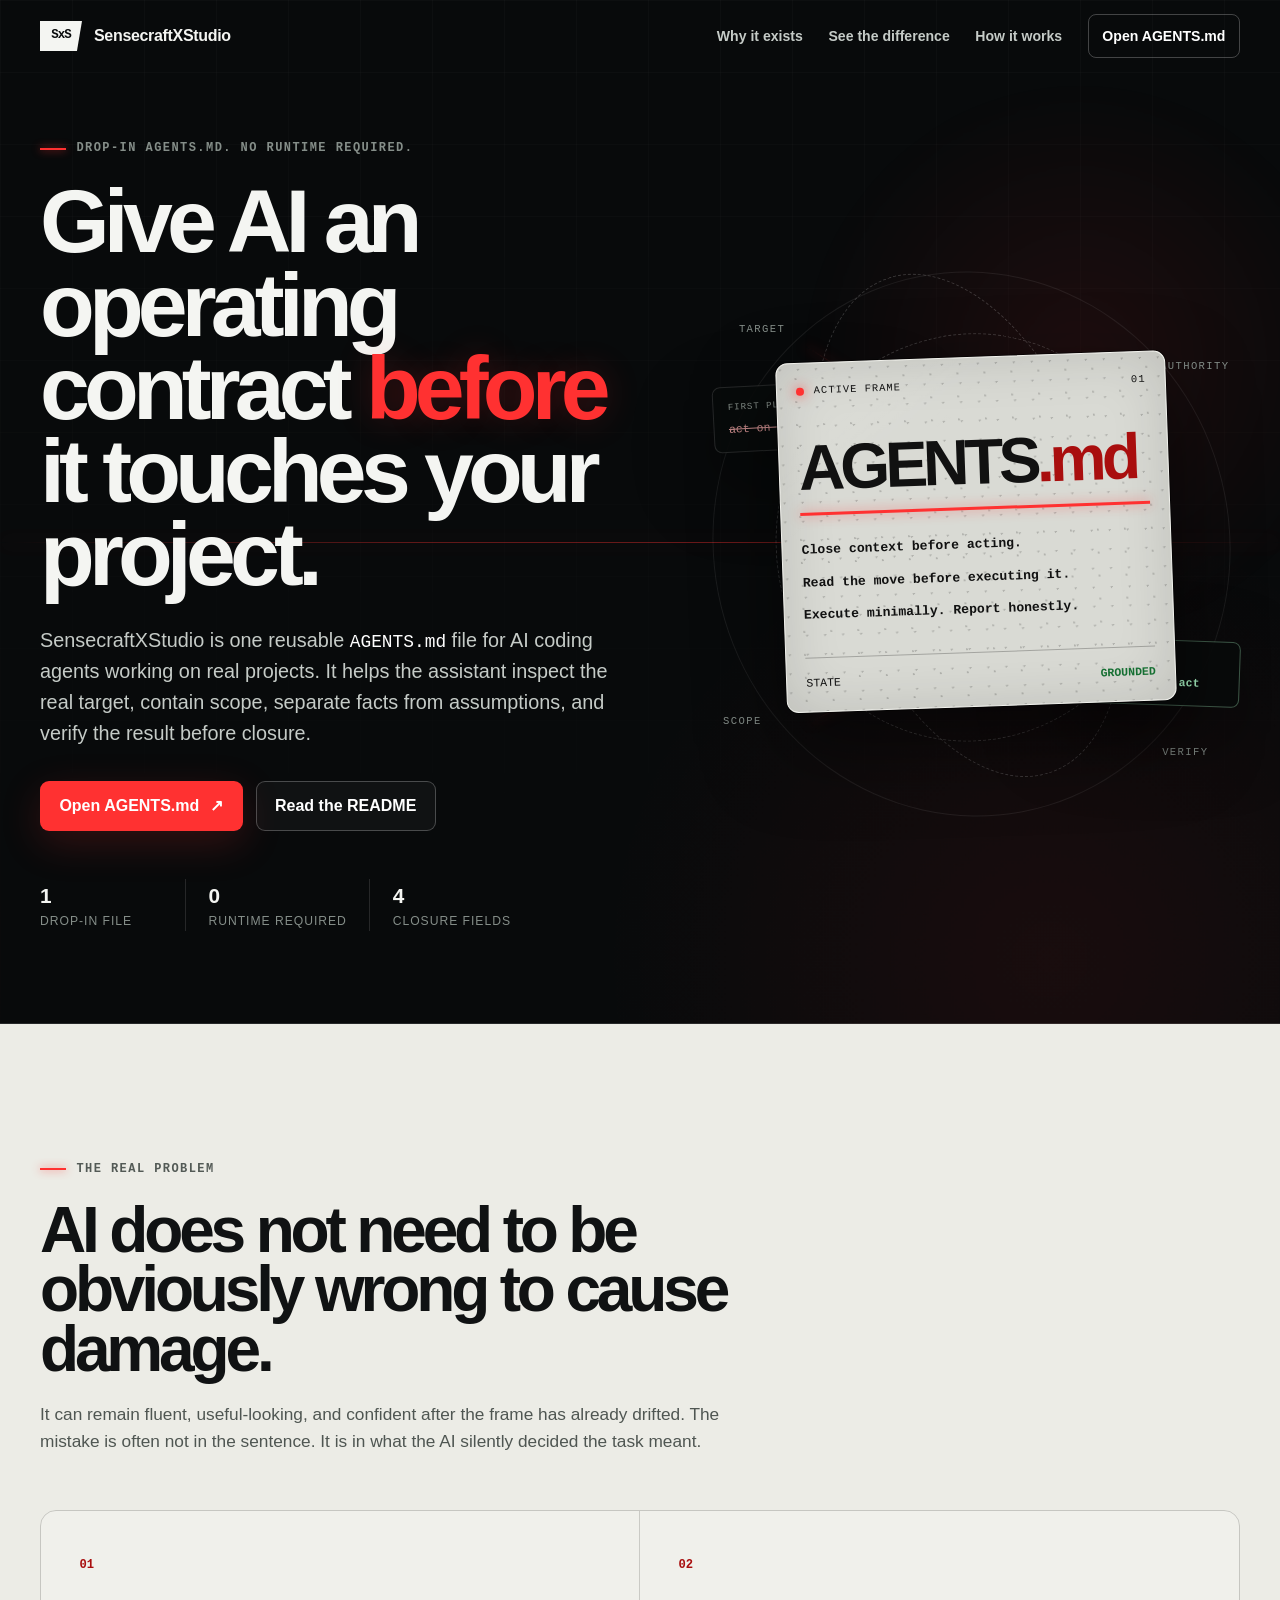
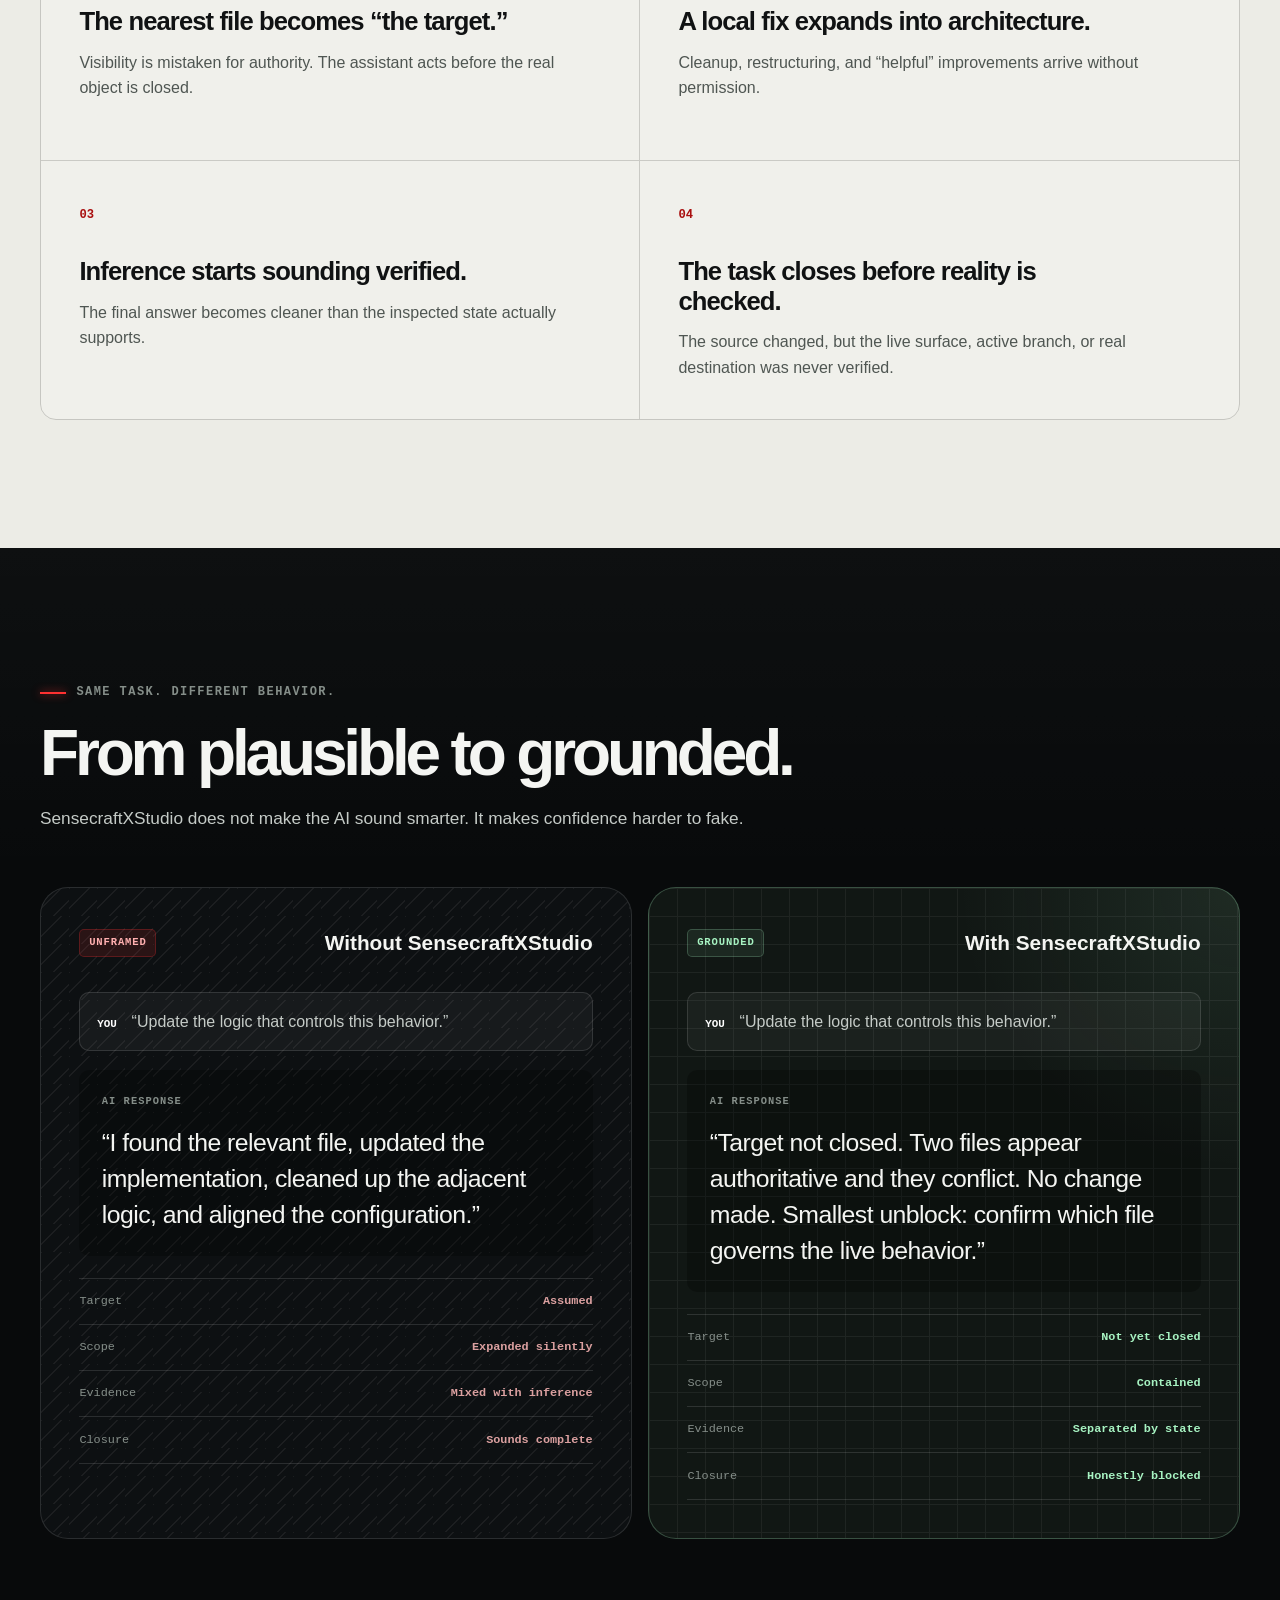
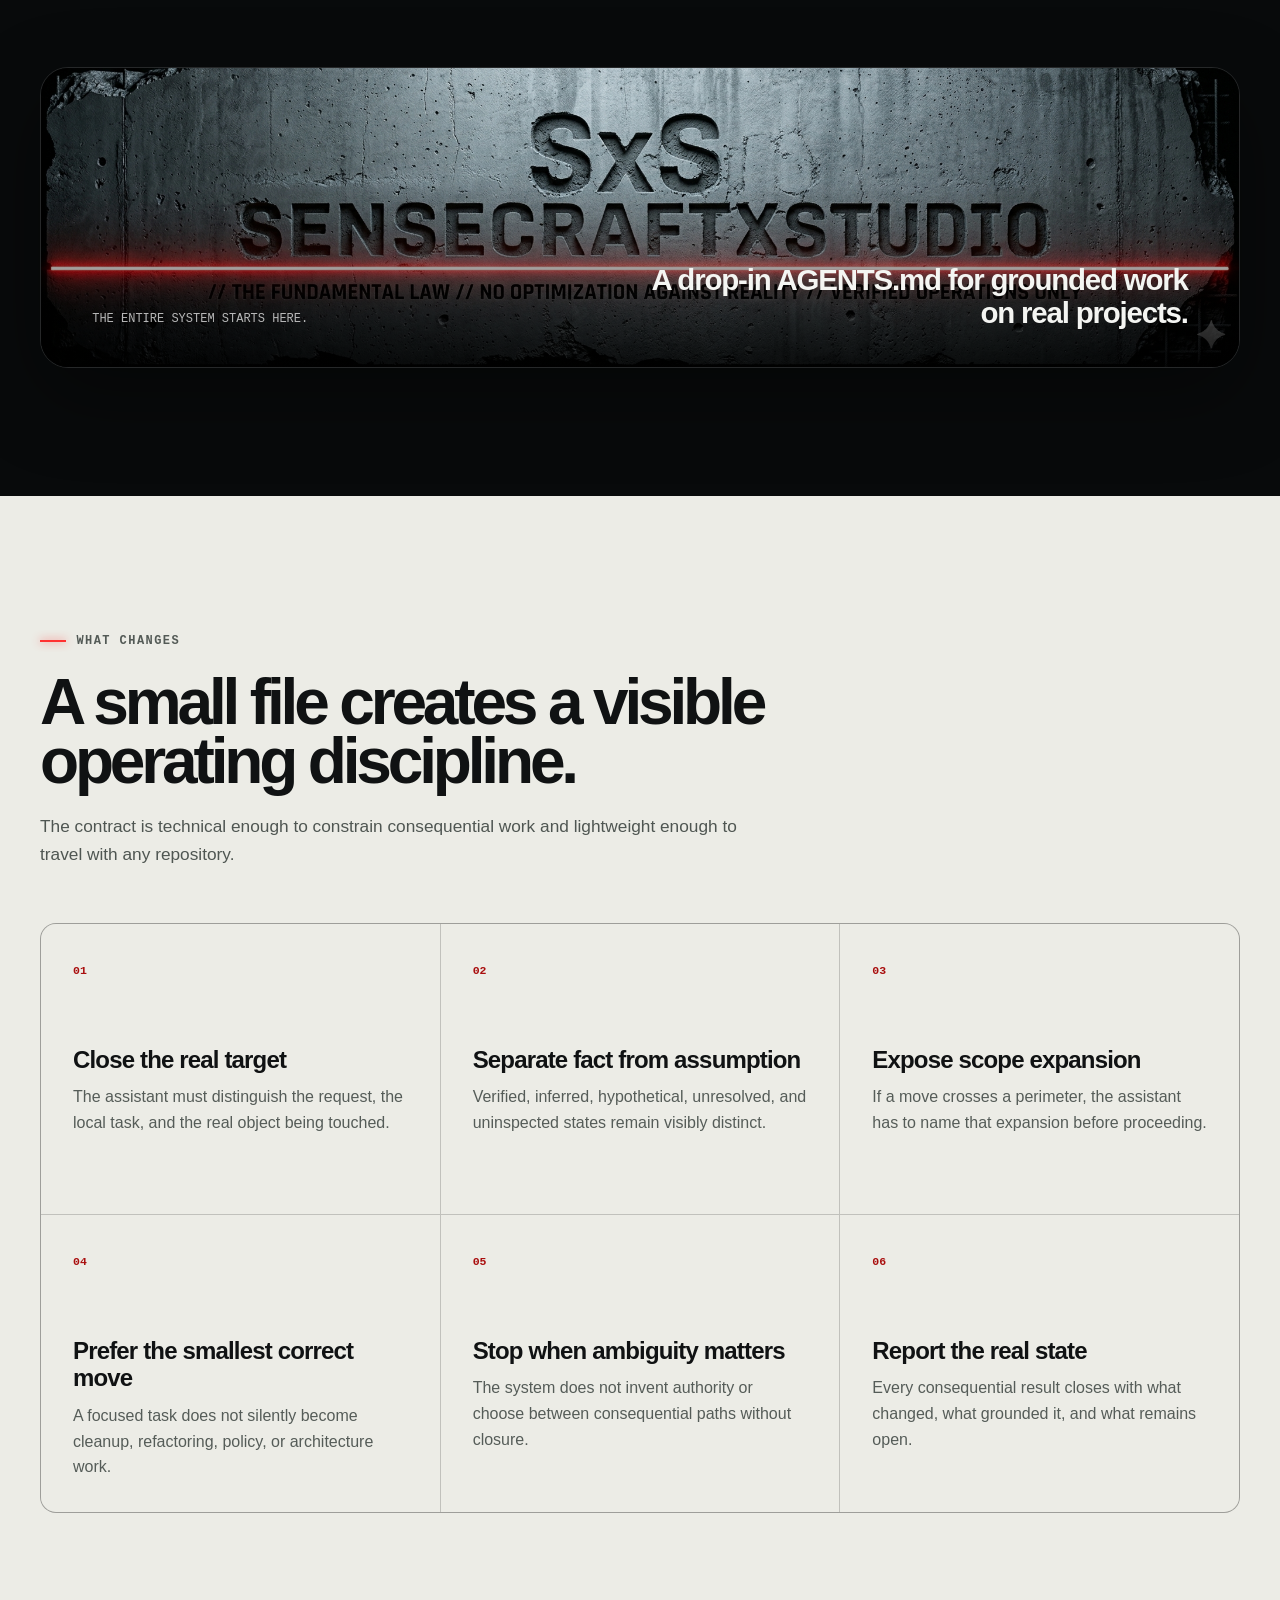
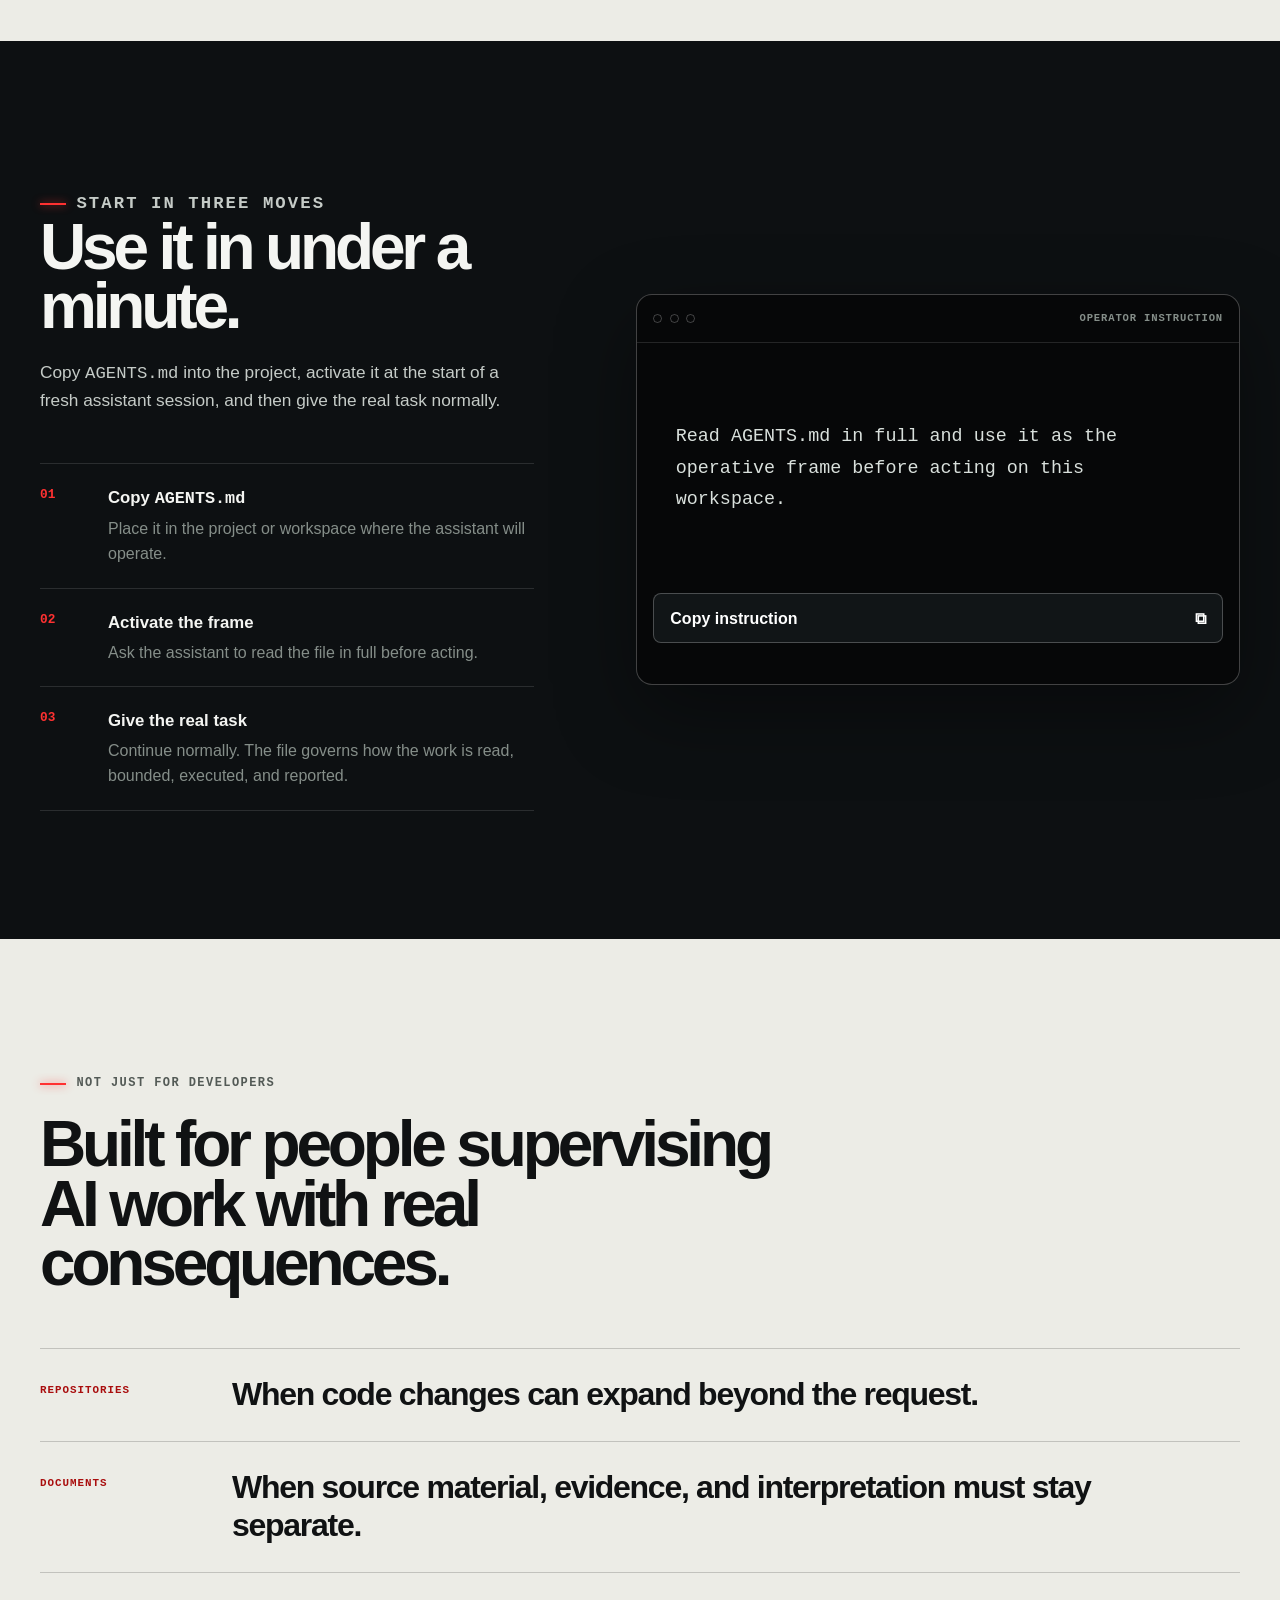
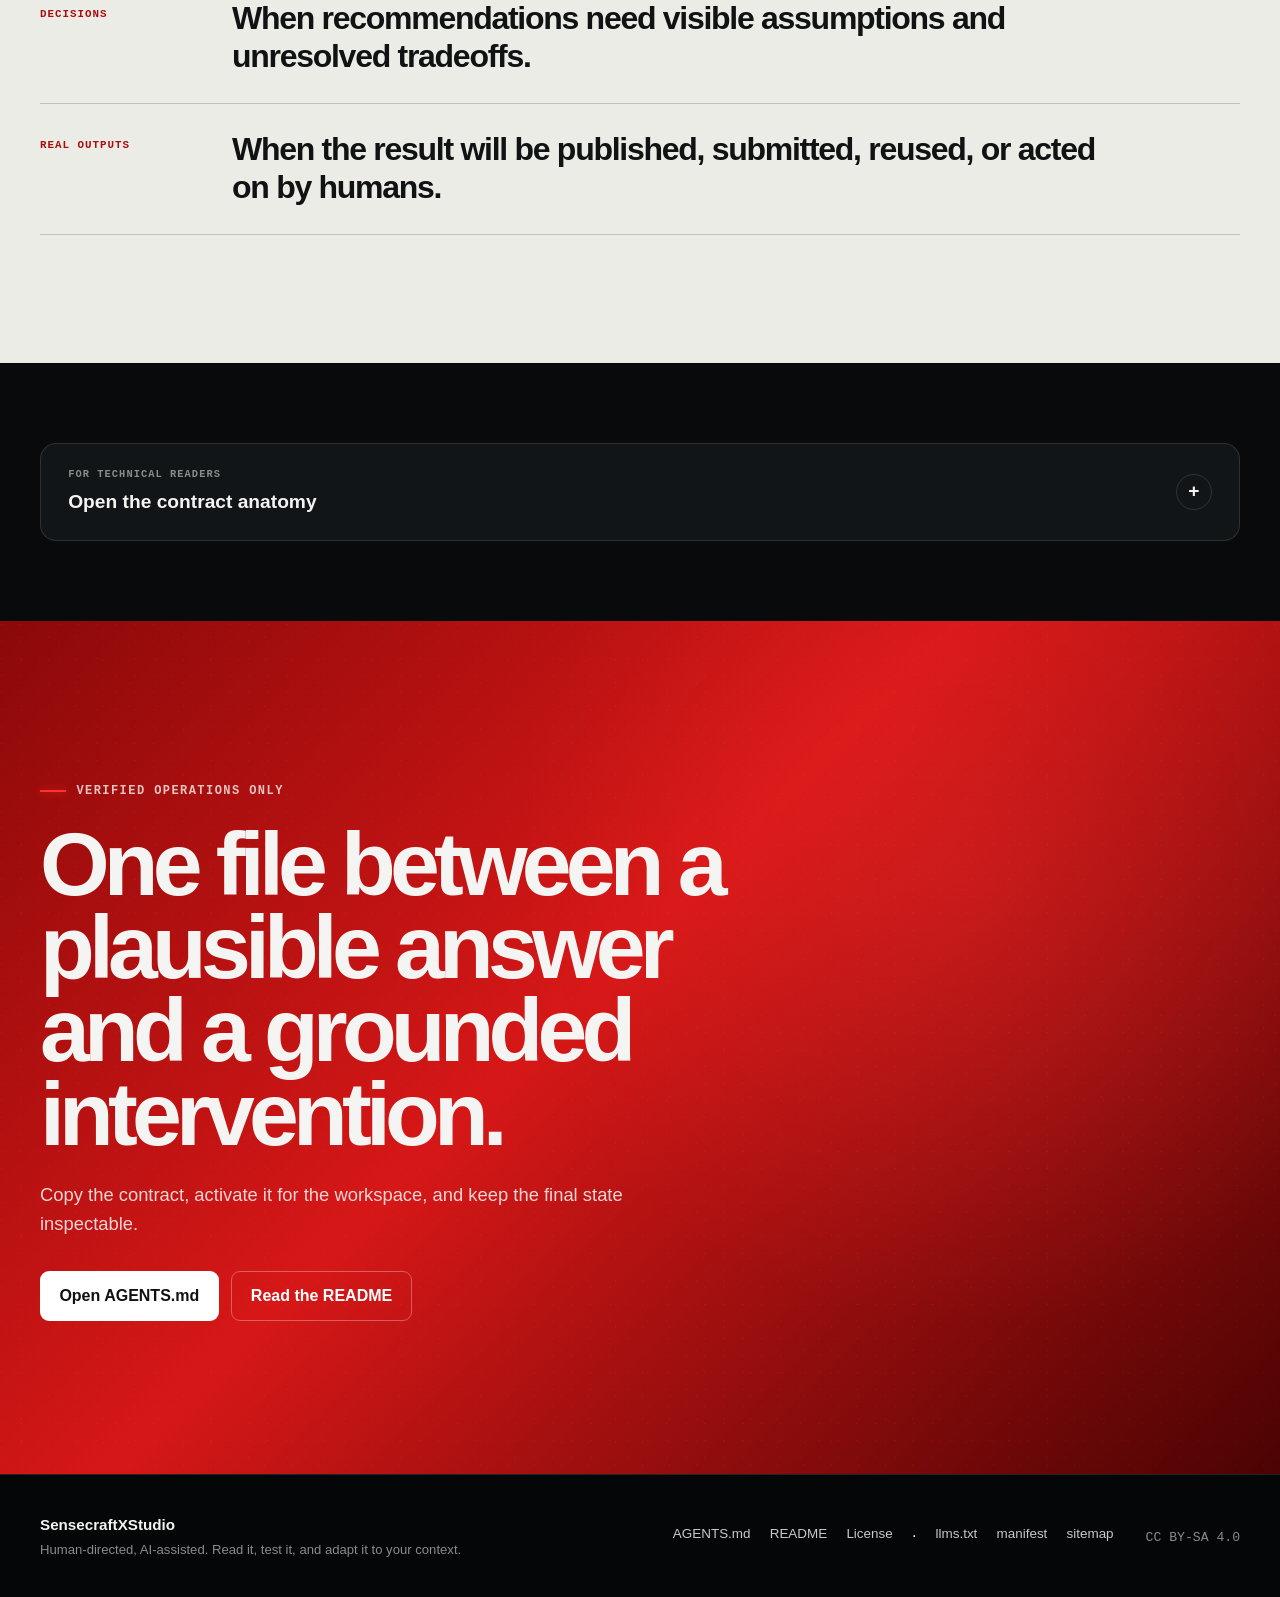
==== commit 8483197c: "docs(pages): align landing with README and discovery protocol" ====
--- a/index.html
+++ b/index.html
@@ -4,11 +4,71 @@
   <meta charset="utf-8">
   <meta name="viewport" content="width=device-width, initial-scale=1">
   <meta name="theme-color" content="#080a0b">
-  <meta name="description" content="SensecraftXStudio is one AGENTS.md file that makes AI close the real target, contain the move, and report what is actually grounded.">
-  <meta property="og:title" content="SensecraftXStudio — From plausible to grounded">
-  <meta property="og:description" content="One file that changes how AI approaches real work.">
-  <meta property="og:image" content="./assets/banner.png">
-  <title>SensecraftXStudio — From plausible to grounded</title>
+  <meta name="description" content="A drop-in AGENTS.md operating contract that helps AI coding agents inspect the real target, contain scope, separate facts from assumptions, and verify work before closure.">
+  <meta name="robots" content="index, follow">
+
+  <title>SensecraftXStudio — Drop-in AGENTS.md for grounded AI work</title>
+  <link rel="canonical" href="https://xxyoudeadpunkxx.github.io/SensecraftXStudio/">
+  <link rel="alternate" type="text/plain" href="https://xxyoudeadpunkxx.github.io/SensecraftXStudio/llms.txt" title="LLM-readable index">
+  <link rel="alternate" type="application/json" href="https://xxyoudeadpunkxx.github.io/SensecraftXStudio/raw-manifest.json" title="Machine-readable manifest">
+
+  <meta property="og:title" content="SensecraftXStudio — A drop-in AGENTS.md for AI coding agents">
+  <meta property="og:description" content="Give AI an operating contract before it touches your project: close the target, contain scope, verify the result, and report the real state.">
+  <meta property="og:type" content="website">
+  <meta property="og:url" content="https://xxyoudeadpunkxx.github.io/SensecraftXStudio/">
+  <meta property="og:image" content="https://xxyoudeadpunkxx.github.io/SensecraftXStudio/assets/banner.png">
+  <meta property="og:image:alt" content="SensecraftXStudio — a drop-in AGENTS.md operating contract for AI coding agents">
+  <meta property="og:site_name" content="SensecraftXStudio">
+
+  <meta name="twitter:card" content="summary_large_image">
+  <meta name="twitter:title" content="SensecraftXStudio — A drop-in AGENTS.md for AI coding agents">
+  <meta name="twitter:description" content="A reusable operating contract for grounded AI work on real projects.">
+  <meta name="twitter:image" content="https://xxyoudeadpunkxx.github.io/SensecraftXStudio/assets/banner.png">
+
+  <link rel="icon" href="favicon.svg" type="image/svg+xml">
+  <link rel="icon" href="favicon-32x32.png" sizes="32x32" type="image/png">
+  <link rel="apple-touch-icon" href="apple-touch-icon.png">
+
+  <script type="application/ld+json">
+{
+  "@context": "https://schema.org",
+  "@type": "SoftwareSourceCode",
+  "name": "SensecraftXStudio",
+  "alternateName": "SensecraftXStudio AGENTS.md",
+  "description": "A drop-in AGENTS.md operating contract that helps AI coding agents inspect the real target, contain scope, separate facts from assumptions, and verify work before closure.",
+  "url": "https://xxyoudeadpunkxx.github.io/SensecraftXStudio/",
+  "mainEntityOfPage": "https://xxyoudeadpunkxx.github.io/SensecraftXStudio/",
+  "codeRepository": "https://github.com/XxYouDeaDPunKxX/SensecraftXStudio",
+  "license": "https://creativecommons.org/licenses/by-sa/4.0/",
+  "programmingLanguage": "Markdown",
+  "runtimePlatform": "AI coding agents and technical assistants with workspace access",
+  "applicationCategory": "DeveloperApplication",
+  "isAccessibleForFree": true,
+  "author": {
+    "@type": "Person",
+    "name": "XxYouDeaDPunKxX",
+    "url": "https://github.com/XxYouDeaDPunKxX"
+  },
+  "about": [
+    "AGENTS.md",
+    "AI coding agents",
+    "bounded AI behavior",
+    "repository analysis",
+    "technical review",
+    "grounded task closure"
+  ],
+  "keywords": [
+    "AGENTS.md",
+    "AI coding agents",
+    "AI-assisted development",
+    "developer tools",
+    "operational contract",
+    "bounded AI behavior",
+    "repository analysis",
+    "technical review"
+  ]
+}
+  </script>
   <link rel="stylesheet" href="./styles.css">
   <script defer src="./script.js"></script>
 </head>
@@ -32,7 +92,7 @@
         <a href="#problem">Why it exists</a>
         <a href="#difference">See the difference</a>
         <a href="#how">How it works</a>
-        <a class="nav-cta" href="./AGENTS.md">Open AGENTS.md</a>
+        <a class="nav-cta" href="https://github.com/XxYouDeaDPunKxX/SensecraftXStudio/blob/main/AGENTS.md">Open AGENTS.md</a>
       </nav>
     </div>
   </header>
@@ -44,25 +104,25 @@
 
       <div class="shell hero-shell">
         <div class="hero-copy">
-          <p class="eyebrow"><span></span> One file. Active operating frame.</p>
-          <h1>Make AI show its work <em>before</em> it touches yours.</h1>
+          <p class="eyebrow"><span></span> Drop-in AGENTS.md. No runtime required.</p>
+          <h1>Give AI an operating contract <em>before</em> it touches your project.</h1>
           <p class="hero-lede">
-            SensecraftXStudio is a single <code>AGENTS.md</code> file that makes AI close the real target,
-            contain the move, and separate what it knows from what it only assumes.
+            SensecraftXStudio is one reusable <code>AGENTS.md</code> file for AI coding agents working on real projects.
+            It helps the assistant inspect the real target, contain scope, separate facts from assumptions, and verify the result before closure.
           </p>
 
           <div class="hero-actions" aria-label="Primary actions">
-            <a class="button button-primary" href="#install">
-              Get the file
-              <span aria-hidden="true">↘</span>
+            <a class="button button-primary" href="https://github.com/XxYouDeaDPunKxX/SensecraftXStudio/blob/main/AGENTS.md">
+              Open AGENTS.md
+              <span aria-hidden="true">↗</span>
             </a>
-            <a class="button button-secondary" href="#difference">See the difference</a>
+            <a class="button button-secondary" href="https://github.com/XxYouDeaDPunKxX/SensecraftXStudio/blob/main/README.md">Read the README</a>
           </div>
 
           <ul class="proof-strip" aria-label="Key facts">
-            <li><strong>1</strong><span>canonical file</span></li>
+            <li><strong>1</strong><span>drop-in file</span></li>
             <li><strong>0</strong><span>runtime required</span></li>
-            <li><strong>Real</strong><span>workspace consequence</span></li>
+            <li><strong>4</strong><span>closure fields</span></li>
           </ul>
         </div>
 
@@ -202,7 +262,7 @@
           <img src="./assets/banner.png" alt="SensecraftXStudio concrete banner with the line: The fundamental law — no optimization against reality — verified operations only.">
           <figcaption>
             <span id="identity-title">The entire system starts here.</span>
-            <strong>One file. No runtime. No framework ceremony.</strong>
+            <strong>A drop-in AGENTS.md for grounded work on real projects.</strong>
           </figcaption>
         </figure>
       </div>
@@ -213,7 +273,7 @@
         <div class="section-heading">
           <p class="eyebrow"><span></span> What changes</p>
           <h2>A small file creates a visible operating discipline.</h2>
-          <p>The rules are technical enough to matter and simple enough to use without becoming an AI specialist.</p>
+          <p>The contract is technical enough to constrain consequential work and lightweight enough to travel with any repository.</p>
         </div>
 
         <div class="principle-grid">
@@ -255,10 +315,10 @@
       <div class="shell install-shell">
         <div class="install-copy">
           <p class="eyebrow"><span></span> Start in three moves</p>
-          <h2>Drop the file into real work.</h2>
+          <h2>Use it in under a minute.</h2>
           <p>
-            SensecraftXStudio is not a product you need to install. It is an operating frame you place
-            beside the work the AI is about to touch.
+            Copy <code>AGENTS.md</code> into the project, activate it at the start of a fresh assistant session,
+            and then give the real task normally.
           </p>
 
           <ol class="steps">
@@ -305,7 +365,7 @@
       <div class="shell">
         <div class="section-heading narrow">
           <p class="eyebrow"><span></span> Not just for developers</p>
-          <h2>Use it wherever AI touches something that matters.</h2>
+          <h2>Built for people supervising AI work with real consequences.</h2>
         </div>
 
         <div class="audience-list">
@@ -356,7 +416,7 @@
               <h3>Closure contract</h3>
               <p>Touch, Ground, State, and Convergence keep the final report aligned with the actual inspected state.</p>
             </div>
-            <a class="text-link" href="./AGENTS.md">Read the full AGENTS.md <span aria-hidden="true">→</span></a>
+            <a class="text-link" href="https://github.com/XxYouDeaDPunKxX/SensecraftXStudio/blob/main/AGENTS.md">Read the full AGENTS.md <span aria-hidden="true">→</span></a>
           </div>
         </details>
       </div>
@@ -366,11 +426,11 @@
       <div class="final-noise" aria-hidden="true"></div>
       <div class="shell final-cta-shell">
         <p class="eyebrow light"><span></span> Verified operations only</p>
-        <h2>It is just one file.<br>What it changes is the entire approach.</h2>
-        <p>Put a stronger operating frame between the AI and your real work.</p>
+        <h2>One file between a plausible answer<br>and a grounded intervention.</h2>
+        <p>Copy the contract, activate it for the workspace, and keep the final state inspectable.</p>
         <div class="final-actions">
-          <a class="button button-light" href="./AGENTS.md">Open AGENTS.md</a>
-          <a class="button button-ghost" href="./README.md">Read the project</a>
+          <a class="button button-light" href="https://github.com/XxYouDeaDPunKxX/SensecraftXStudio/blob/main/AGENTS.md">Open AGENTS.md</a>
+          <a class="button button-ghost" href="https://github.com/XxYouDeaDPunKxX/SensecraftXStudio/blob/main/README.md">Read the README</a>
         </div>
       </div>
     </section>
@@ -380,12 +440,16 @@
     <div class="shell footer-shell">
       <div>
         <strong>SensecraftXStudio</strong>
-        <p>From plausible to grounded.</p>
-      </div>
-      <div class="footer-links">
-        <a href="./AGENTS.md">AGENTS.md</a>
-        <a href="./README.md">README</a>
-        <a href="./LICENSE">License</a>
+        <p>Human-directed, AI-assisted. Read it, test it, and adapt it to your context.</p>
+      </div>
+      <div class="footer-links" aria-label="Project and machine-readable files">
+        <a href="https://github.com/XxYouDeaDPunKxX/SensecraftXStudio/blob/main/AGENTS.md">AGENTS.md</a>
+        <a href="https://github.com/XxYouDeaDPunKxX/SensecraftXStudio/blob/main/README.md">README</a>
+        <a href="https://github.com/XxYouDeaDPunKxX/SensecraftXStudio/blob/main/LICENSE">License</a>
+        <span aria-hidden="true">·</span>
+        <a href="llms.txt">llms.txt</a>
+        <a href="raw-manifest.json">manifest</a>
+        <a href="sitemap.xml">sitemap</a>
       </div>
       <p class="footer-note">CC BY-SA 4.0</p>
     </div>
